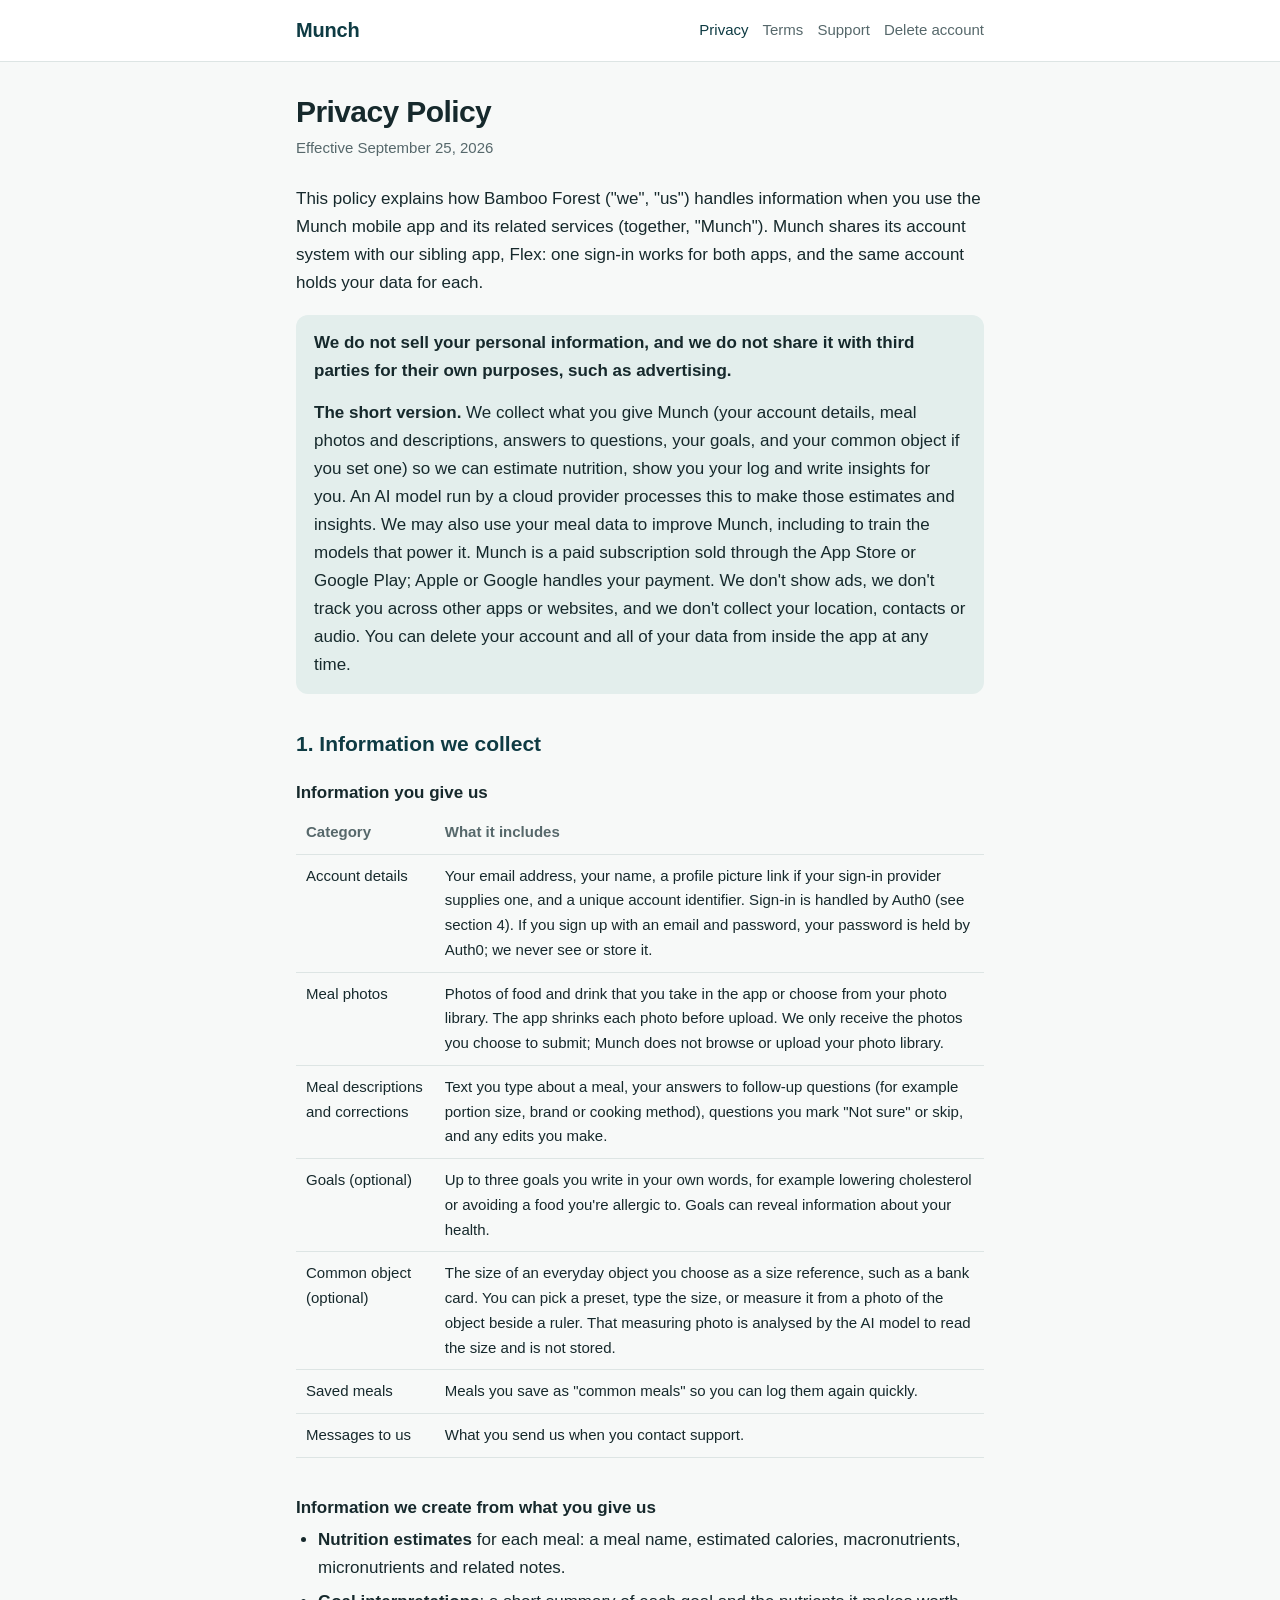
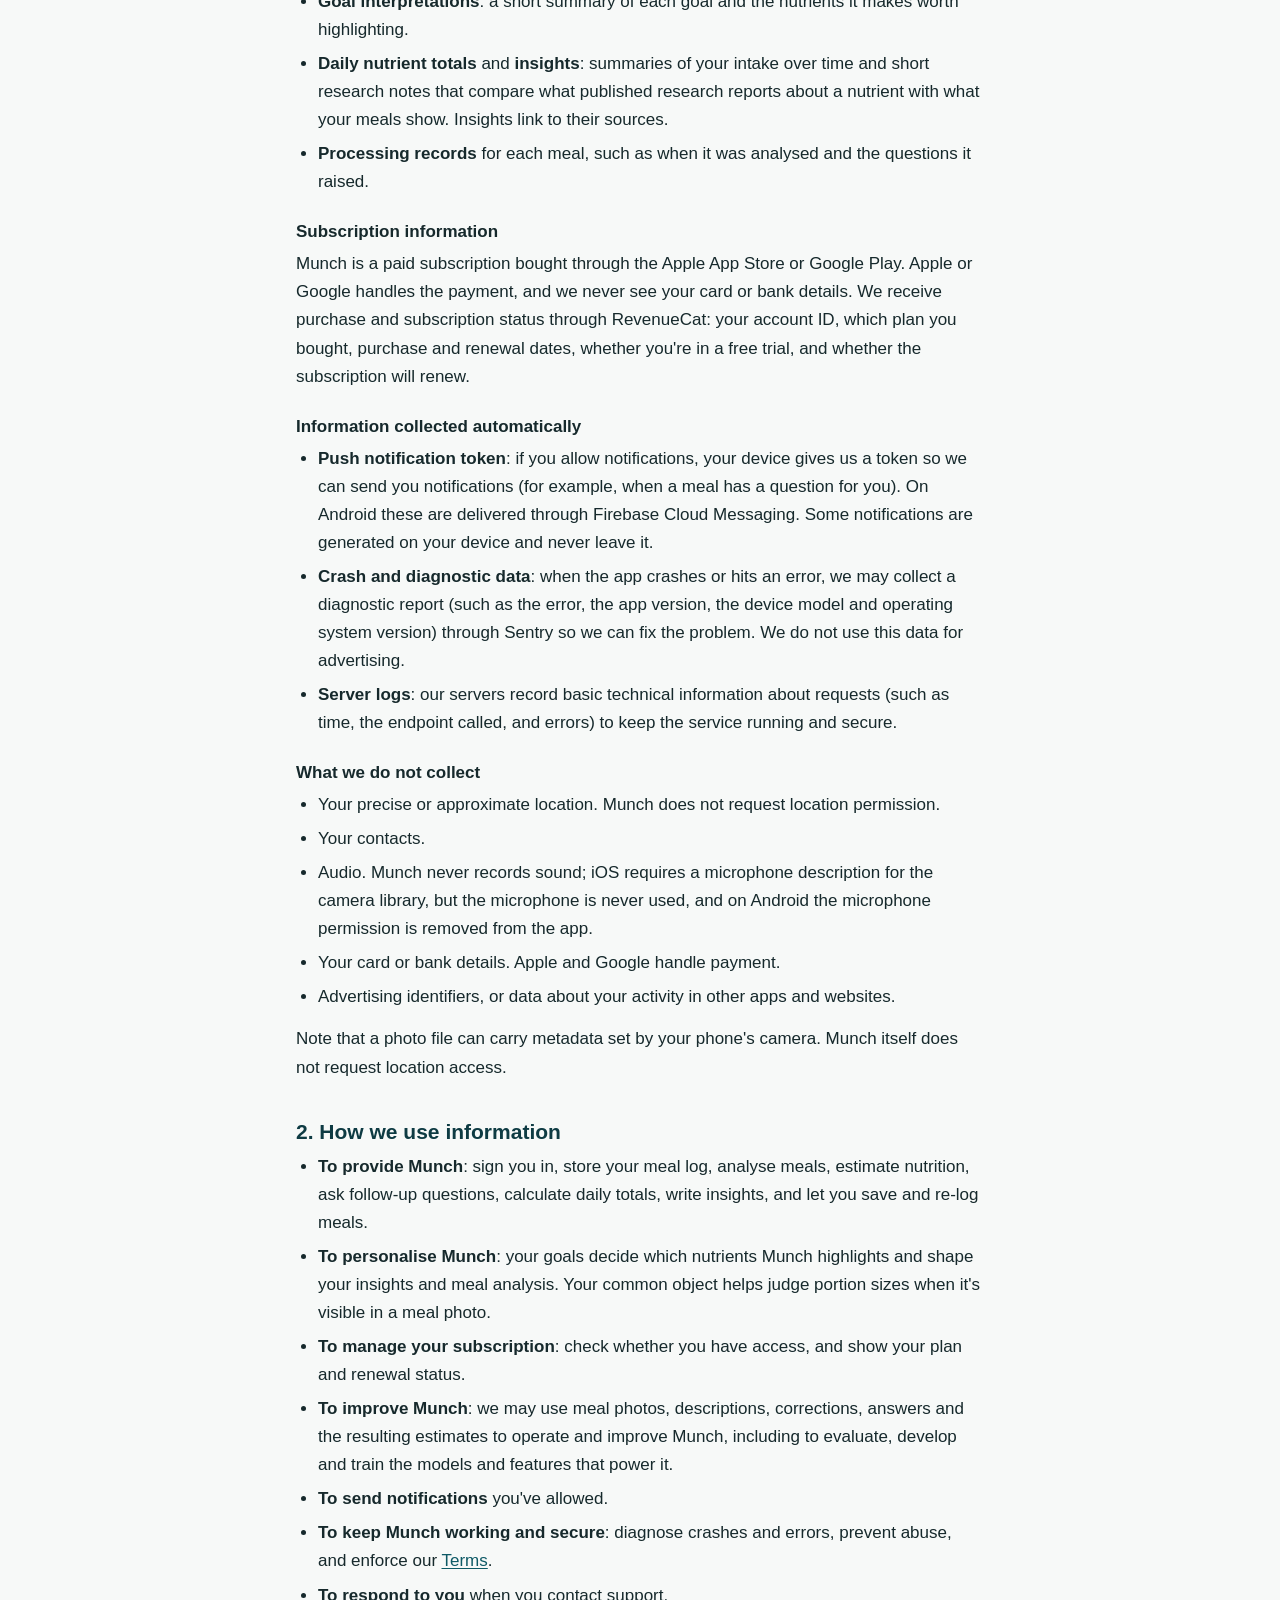
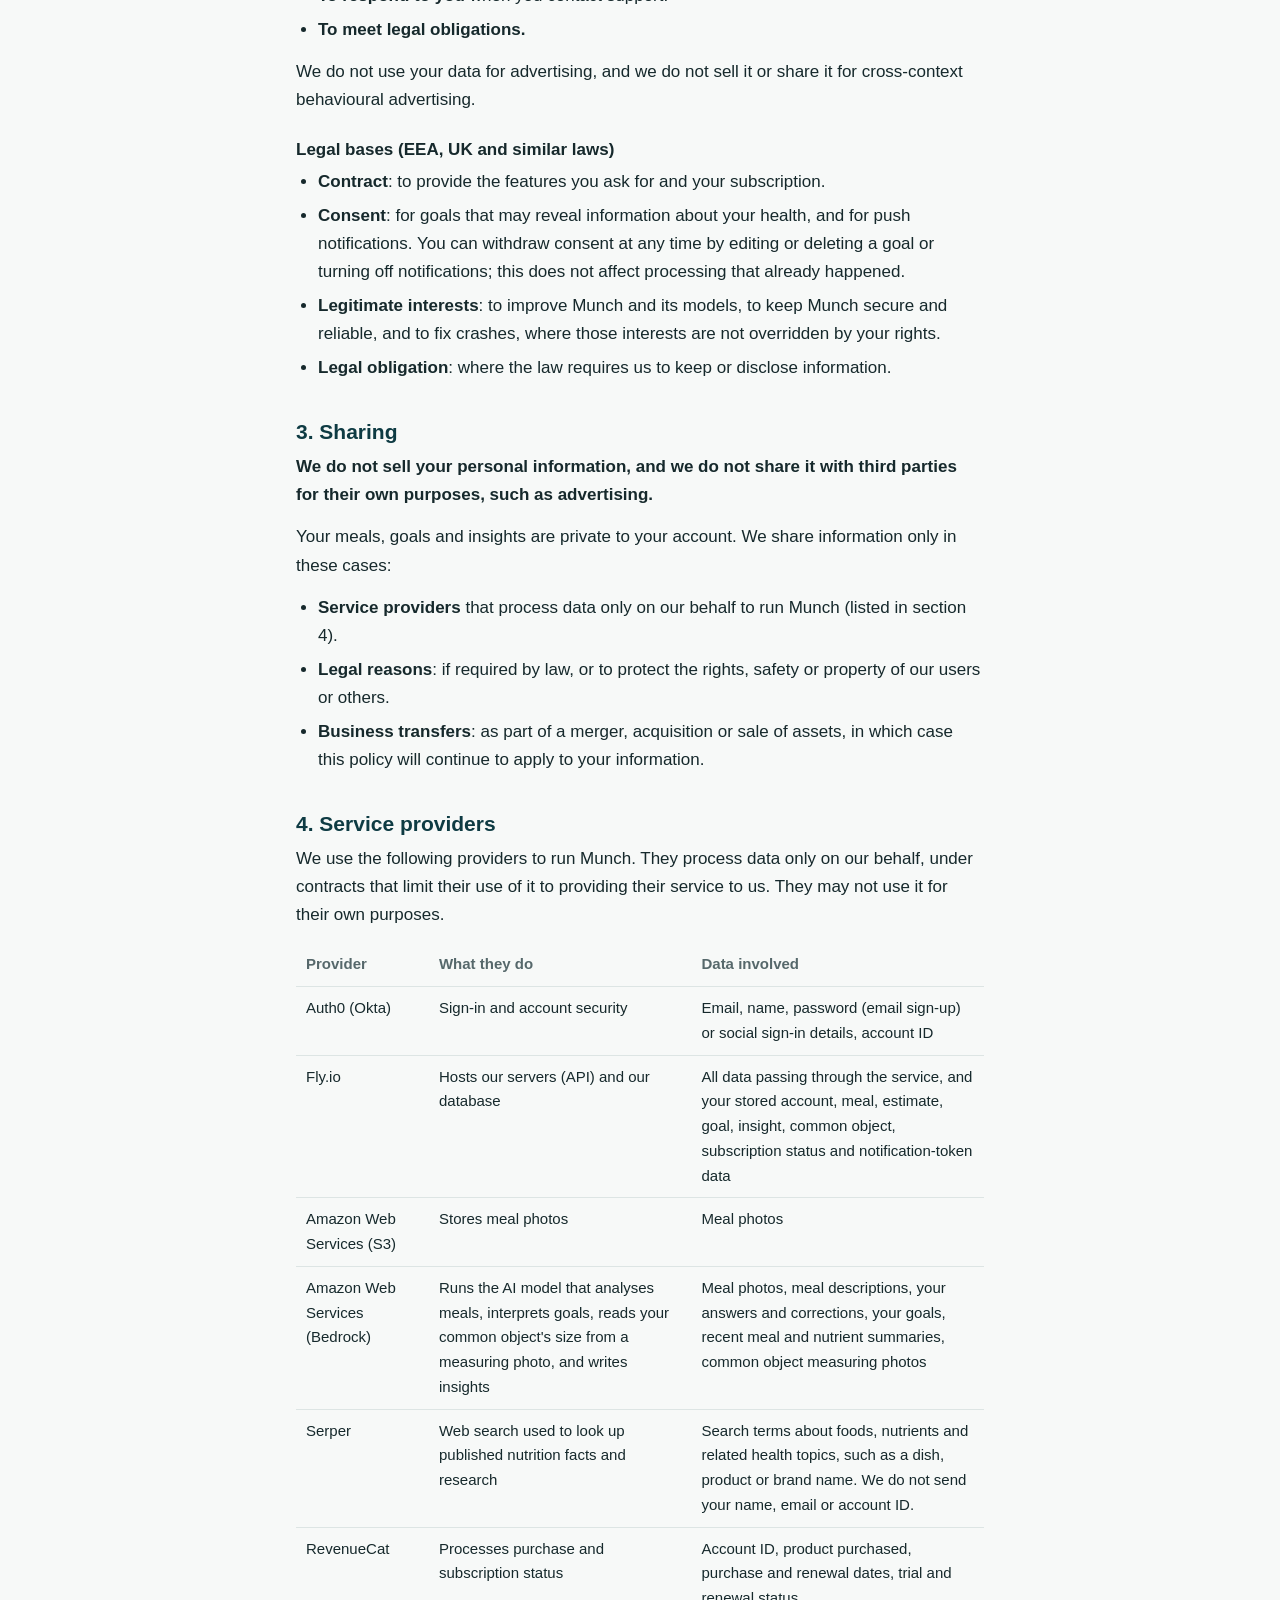
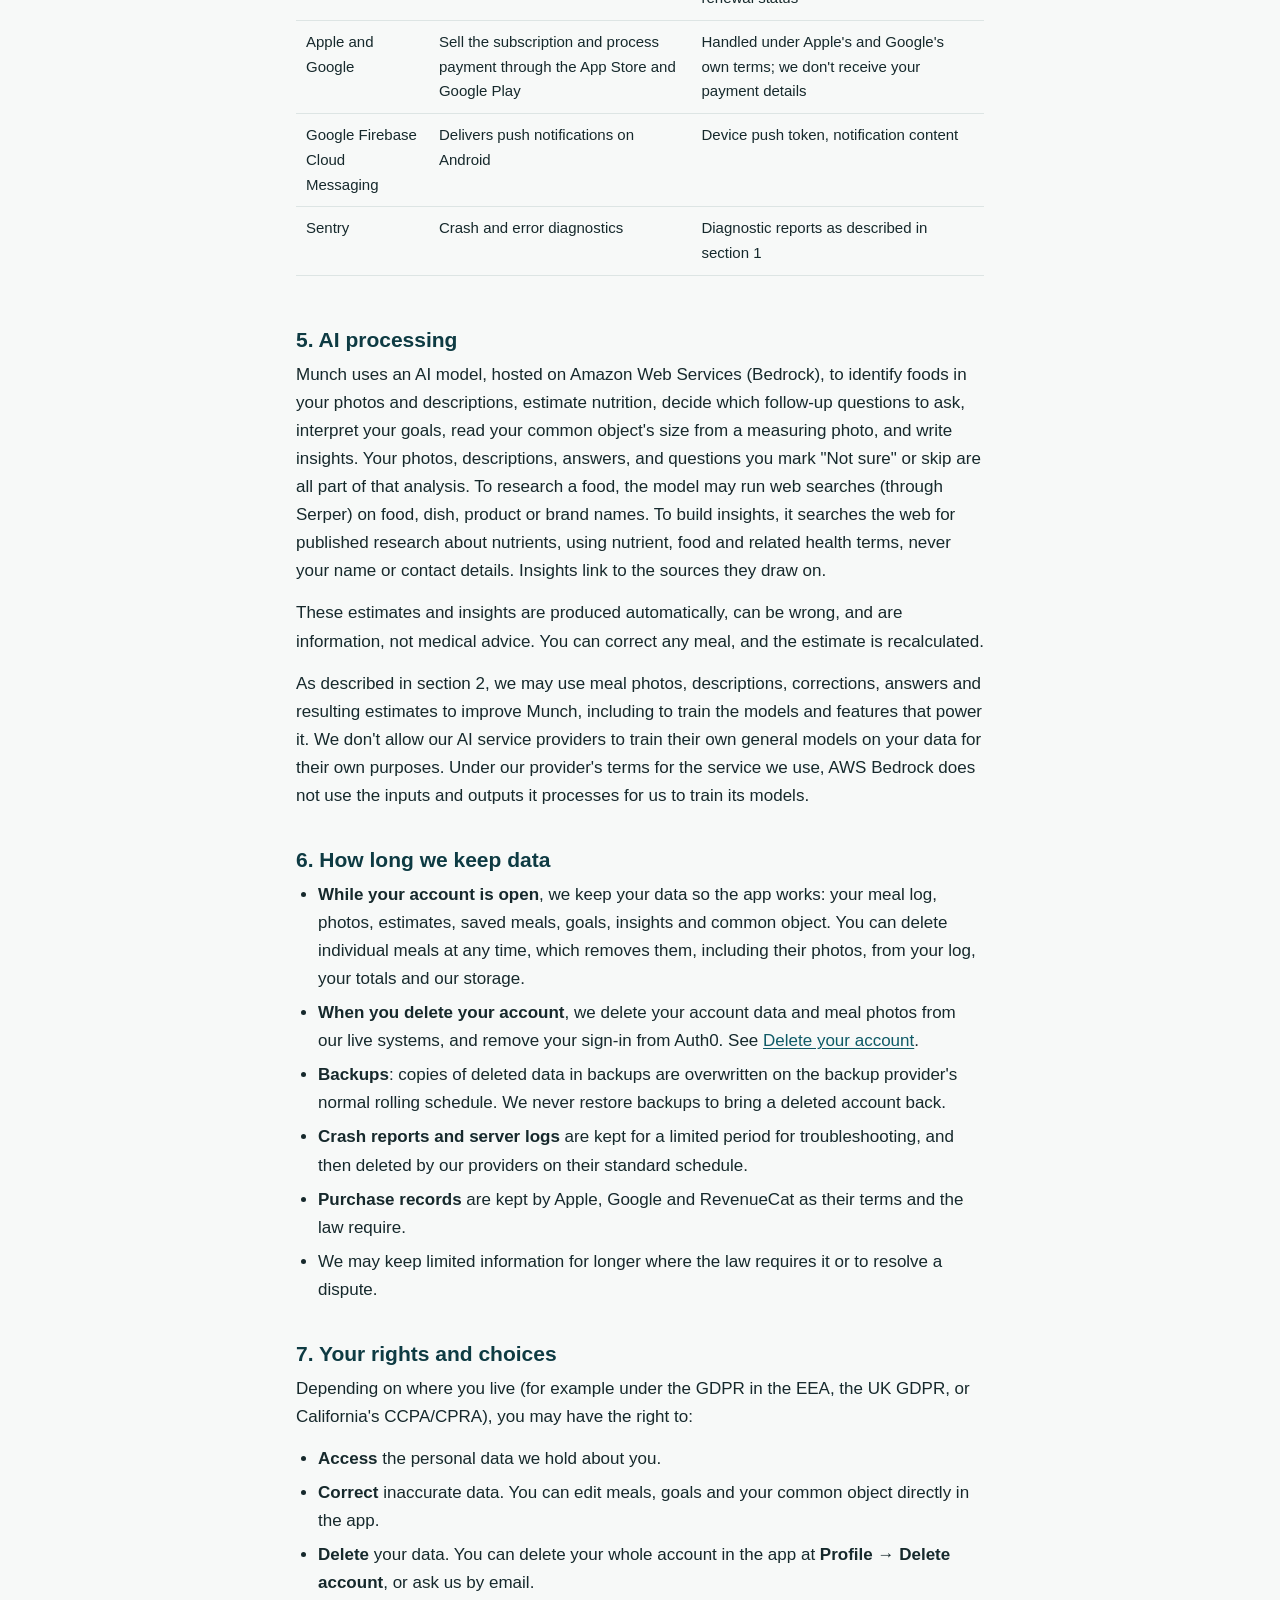
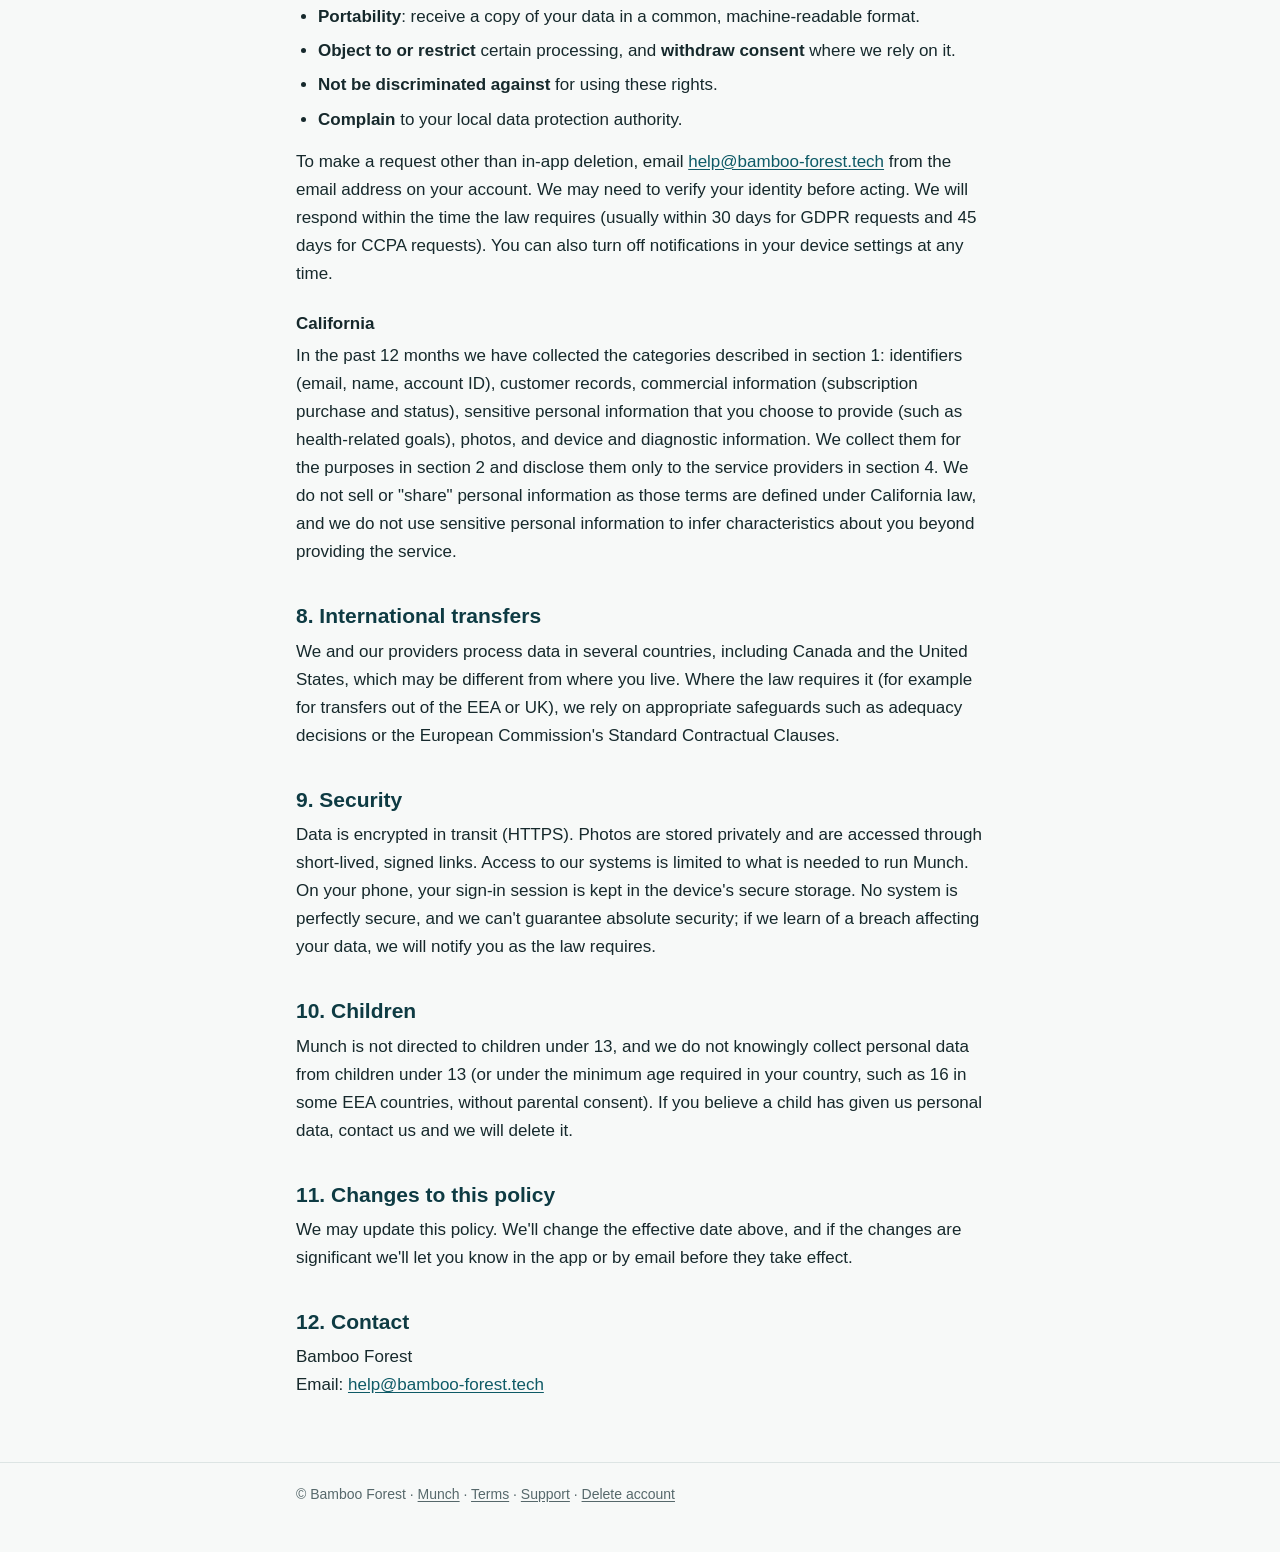
==== privacy.html @ f28c1751 "Munch privacy policy, terms, support and account deletion pages Co-Authored-By: Claude Opus 5.5 (1M " ====
<!DOCTYPE html>
<html lang="en">
<head>
<meta charset="utf-8">
<meta name="viewport" content="width=device-width, initial-scale=1">
<title>Munch Privacy Policy</title>
<meta name="description" content="How Munch collects, uses, shares and protects your information, and the choices and rights you have.">
<meta name="color-scheme" content="light dark">
<link rel="stylesheet" href="style.css">
</head>
<body>
<header class="site"><div class="wrap">
  <a class="brand" href="index.html">Munch</a>
  <nav class="site"><a href="privacy.html" aria-current="page">Privacy</a><a href="terms.html">Terms</a><a href="support.html">Support</a><a href="delete-account.html">Delete account</a></nav>
</div></header>
<main><div class="wrap">
  <h1>Privacy Policy</h1>
  <p class="meta">Effective September 25, 2026</p>

  <p>This policy explains how Bamboo Forest ("we", "us") handles information when you use the Munch mobile app and its related services (together, "Munch"). Munch shares its account system with our sibling app, Flex: one sign-in works for both apps, and the same account holds your data for each.</p>

  <div class="callout">
    <p><strong>We do not sell your personal information, and we do not share it with third parties for their own purposes, such as advertising.</strong></p>
    <p><strong>The short version.</strong> We collect what you give Munch (your account details, meal photos and descriptions, answers to questions, your goals, and your common object if you set one) so we can estimate nutrition, show you your log and write insights for you. An AI model run by a cloud provider processes this to make those estimates and insights. We may also use your meal data to improve Munch, including to train the models that power it. Munch is a paid subscription sold through the App Store or Google Play; Apple or Google handles your payment. We don't show ads, we don't track you across other apps or websites, and we don't collect your location, contacts or audio. You can delete your account and all of your data from inside the app at any time.</p>
  </div>

  <h2>1. Information we collect</h2>

  <h3>Information you give us</h3>
  <div class="table-scroll"><table>
    <thead><tr><th>Category</th><th>What it includes</th></tr></thead>
    <tbody>
      <tr><td>Account details</td><td>Your email address, your name, a profile picture link if your sign-in provider supplies one, and a unique account identifier. Sign-in is handled by Auth0 (see section 4). If you sign up with an email and password, your password is held by Auth0; we never see or store it.</td></tr>
      <tr><td>Meal photos</td><td>Photos of food and drink that you take in the app or choose from your photo library. The app shrinks each photo before upload. We only receive the photos you choose to submit; Munch does not browse or upload your photo library.</td></tr>
      <tr><td>Meal descriptions and corrections</td><td>Text you type about a meal, your answers to follow-up questions (for example portion size, brand or cooking method), questions you mark "Not sure" or skip, and any edits you make.</td></tr>
      <tr><td>Goals (optional)</td><td>Up to three goals you write in your own words, for example lowering cholesterol or avoiding a food you're allergic to. Goals can reveal information about your health.</td></tr>
      <tr><td>Common object (optional)</td><td>The size of an everyday object you choose as a size reference, such as a bank card. You can pick a preset, type the size, or measure it from a photo of the object beside a ruler. That measuring photo is analysed by the AI model to read the size and is not stored.</td></tr>
      <tr><td>Saved meals</td><td>Meals you save as "common meals" so you can log them again quickly.</td></tr>
      <tr><td>Messages to us</td><td>What you send us when you contact support.</td></tr>
    </tbody>
  </table></div>

  <h3>Information we create from what you give us</h3>
  <ul>
    <li><strong>Nutrition estimates</strong> for each meal: a meal name, estimated calories, macronutrients, micronutrients and related notes.</li>
    <li><strong>Goal interpretations</strong>: a short summary of each goal and the nutrients it makes worth highlighting.</li>
    <li><strong>Daily nutrient totals</strong> and <strong>insights</strong>: summaries of your intake over time and short research notes that compare what published research reports about a nutrient with what your meals show. Insights link to their sources.</li>
    <li><strong>Processing records</strong> for each meal, such as when it was analysed and the questions it raised.</li>
  </ul>

  <h3>Subscription information</h3>
  <p>Munch is a paid subscription bought through the Apple App Store or Google Play. Apple or Google handles the payment, and we never see your card or bank details. We receive purchase and subscription status through RevenueCat: your account ID, which plan you bought, purchase and renewal dates, whether you're in a free trial, and whether the subscription will renew.</p>

  <h3>Information collected automatically</h3>
  <ul>
    <li><strong>Push notification token</strong>: if you allow notifications, your device gives us a token so we can send you notifications (for example, when a meal has a question for you). On Android these are delivered through Firebase Cloud Messaging. Some notifications are generated on your device and never leave it.</li>
    <li><strong>Crash and diagnostic data</strong>: when the app crashes or hits an error, we may collect a diagnostic report (such as the error, the app version, the device model and operating system version) through Sentry so we can fix the problem. We do not use this data for advertising.</li>
    <li><strong>Server logs</strong>: our servers record basic technical information about requests (such as time, the endpoint called, and errors) to keep the service running and secure.</li>
  </ul>

  <h3>What we do not collect</h3>
  <ul>
    <li>Your precise or approximate location. Munch does not request location permission.</li>
    <li>Your contacts.</li>
    <li>Audio. Munch never records sound; iOS requires a microphone description for the camera library, but the microphone is never used, and on Android the microphone permission is removed from the app.</li>
    <li>Your card or bank details. Apple and Google handle payment.</li>
    <li>Advertising identifiers, or data about your activity in other apps and websites.</li>
  </ul>
  <p>Note that a photo file can carry metadata set by your phone's camera. Munch itself does not request location access.</p>

  <h2>2. How we use information</h2>
  <ul>
    <li><strong>To provide Munch</strong>: sign you in, store your meal log, analyse meals, estimate nutrition, ask follow-up questions, calculate daily totals, write insights, and let you save and re-log meals.</li>
    <li><strong>To personalise Munch</strong>: your goals decide which nutrients Munch highlights and shape your insights and meal analysis. Your common object helps judge portion sizes when it's visible in a meal photo.</li>
    <li><strong>To manage your subscription</strong>: check whether you have access, and show your plan and renewal status.</li>
    <li><strong>To improve Munch</strong>: we may use meal photos, descriptions, corrections, answers and the resulting estimates to operate and improve Munch, including to evaluate, develop and train the models and features that power it.</li>
    <li><strong>To send notifications</strong> you've allowed.</li>
    <li><strong>To keep Munch working and secure</strong>: diagnose crashes and errors, prevent abuse, and enforce our <a href="terms.html">Terms</a>.</li>
    <li><strong>To respond to you</strong> when you contact support.</li>
    <li><strong>To meet legal obligations.</strong></li>
  </ul>
  <p>We do not use your data for advertising, and we do not sell it or share it for cross-context behavioural advertising.</p>

  <h3>Legal bases (EEA, UK and similar laws)</h3>
  <ul>
    <li><strong>Contract</strong>: to provide the features you ask for and your subscription.</li>
    <li><strong>Consent</strong>: for goals that may reveal information about your health, and for push notifications. You can withdraw consent at any time by editing or deleting a goal or turning off notifications; this does not affect processing that already happened.</li>
    <li><strong>Legitimate interests</strong>: to improve Munch and its models, to keep Munch secure and reliable, and to fix crashes, where those interests are not overridden by your rights.</li>
    <li><strong>Legal obligation</strong>: where the law requires us to keep or disclose information.</li>
  </ul>

  <h2>3. Sharing</h2>
  <p><strong>We do not sell your personal information, and we do not share it with third parties for their own purposes, such as advertising.</strong></p>
  <p>Your meals, goals and insights are private to your account. We share information only in these cases:</p>
  <ul>
    <li><strong>Service providers</strong> that process data only on our behalf to run Munch (listed in section 4).</li>
    <li><strong>Legal reasons</strong>: if required by law, or to protect the rights, safety or property of our users or others.</li>
    <li><strong>Business transfers</strong>: as part of a merger, acquisition or sale of assets, in which case this policy will continue to apply to your information.</li>
  </ul>

  <h2>4. Service providers</h2>
  <p>We use the following providers to run Munch. They process data only on our behalf, under contracts that limit their use of it to providing their service to us. They may not use it for their own purposes.</p>
  <div class="table-scroll"><table>
    <thead><tr><th>Provider</th><th>What they do</th><th>Data involved</th></tr></thead>
    <tbody>
      <tr><td>Auth0 (Okta)</td><td>Sign-in and account security</td><td>Email, name, password (email sign-up) or social sign-in details, account ID</td></tr>
      <tr><td>Fly.io</td><td>Hosts our servers (API) and our database</td><td>All data passing through the service, and your stored account, meal, estimate, goal, insight, common object, subscription status and notification-token data</td></tr>
      <tr><td>Amazon Web Services (S3)</td><td>Stores meal photos</td><td>Meal photos</td></tr>
      <tr><td>Amazon Web Services (Bedrock)</td><td>Runs the AI model that analyses meals, interprets goals, reads your common object's size from a measuring photo, and writes insights</td><td>Meal photos, meal descriptions, your answers and corrections, your goals, recent meal and nutrient summaries, common object measuring photos</td></tr>
      <tr><td>Serper</td><td>Web search used to look up published nutrition facts and research</td><td>Search terms about foods, nutrients and related health topics, such as a dish, product or brand name. We do not send your name, email or account ID.</td></tr>
      <tr><td>RevenueCat</td><td>Processes purchase and subscription status</td><td>Account ID, product purchased, purchase and renewal dates, trial and renewal status</td></tr>
      <tr><td>Apple and Google</td><td>Sell the subscription and process payment through the App Store and Google Play</td><td>Handled under Apple's and Google's own terms; we don't receive your payment details</td></tr>
      <tr><td>Google Firebase Cloud Messaging</td><td>Delivers push notifications on Android</td><td>Device push token, notification content</td></tr>
      <tr><td>Sentry</td><td>Crash and error diagnostics</td><td>Diagnostic reports as described in section 1</td></tr>
    </tbody>
  </table></div>

  <h2>5. AI processing</h2>
  <p>Munch uses an AI model, hosted on Amazon Web Services (Bedrock), to identify foods in your photos and descriptions, estimate nutrition, decide which follow-up questions to ask, interpret your goals, read your common object's size from a measuring photo, and write insights. Your photos, descriptions, answers, and questions you mark "Not sure" or skip are all part of that analysis. To research a food, the model may run web searches (through Serper) on food, dish, product or brand names. To build insights, it searches the web for published research about nutrients, using nutrient, food and related health terms, never your name or contact details. Insights link to the sources they draw on.</p>
  <p>These estimates and insights are produced automatically, can be wrong, and are information, not medical advice. You can correct any meal, and the estimate is recalculated.</p>
  <p>As described in section 2, we may use meal photos, descriptions, corrections, answers and resulting estimates to improve Munch, including to train the models and features that power it. We don't allow our AI service providers to train their own general models on your data for their own purposes. Under our provider's terms for the service we use, AWS Bedrock does not use the inputs and outputs it processes for us to train its models.</p>

  <h2>6. How long we keep data</h2>
  <ul>
    <li><strong>While your account is open</strong>, we keep your data so the app works: your meal log, photos, estimates, saved meals, goals, insights and common object. You can delete individual meals at any time, which removes them, including their photos, from your log, your totals and our storage.</li>
    <li><strong>When you delete your account</strong>, we delete your account data and meal photos from our live systems, and remove your sign-in from Auth0. See <a href="delete-account.html">Delete your account</a>.</li>
    <li><strong>Backups</strong>: copies of deleted data in backups are overwritten on the backup provider's normal rolling schedule. We never restore backups to bring a deleted account back.</li>
    <li><strong>Crash reports and server logs</strong> are kept for a limited period for troubleshooting, and then deleted by our providers on their standard schedule.</li>
    <li><strong>Purchase records</strong> are kept by Apple, Google and RevenueCat as their terms and the law require.</li>
    <li>We may keep limited information for longer where the law requires it or to resolve a dispute.</li>
  </ul>

  <h2>7. Your rights and choices</h2>
  <p>Depending on where you live (for example under the GDPR in the EEA, the UK GDPR, or California's CCPA/CPRA), you may have the right to:</p>
  <ul>
    <li><strong>Access</strong> the personal data we hold about you.</li>
    <li><strong>Correct</strong> inaccurate data. You can edit meals, goals and your common object directly in the app.</li>
    <li><strong>Delete</strong> your data. You can delete your whole account in the app at <strong>Profile &rarr; Delete account</strong>, or ask us by email.</li>
    <li><strong>Portability</strong>: receive a copy of your data in a common, machine-readable format.</li>
    <li><strong>Object to or restrict</strong> certain processing, and <strong>withdraw consent</strong> where we rely on it.</li>
    <li><strong>Not be discriminated against</strong> for using these rights.</li>
    <li><strong>Complain</strong> to your local data protection authority.</li>
  </ul>
  <p>To make a request other than in-app deletion, email <a href="mailto:help@bamboo-forest.tech">help@bamboo-forest.tech</a> from the email address on your account. We may need to verify your identity before acting. We will respond within the time the law requires (usually within 30 days for GDPR requests and 45 days for CCPA requests). You can also turn off notifications in your device settings at any time.</p>

  <h3>California</h3>
  <p>In the past 12 months we have collected the categories described in section 1: identifiers (email, name, account ID), customer records, commercial information (subscription purchase and status), sensitive personal information that you choose to provide (such as health-related goals), photos, and device and diagnostic information. We collect them for the purposes in section 2 and disclose them only to the service providers in section 4. We do not sell or "share" personal information as those terms are defined under California law, and we do not use sensitive personal information to infer characteristics about you beyond providing the service.</p>

  <h2>8. International transfers</h2>
  <p>We and our providers process data in several countries, including Canada and the United States, which may be different from where you live. Where the law requires it (for example for transfers out of the EEA or UK), we rely on appropriate safeguards such as adequacy decisions or the European Commission's Standard Contractual Clauses.</p>

  <h2>9. Security</h2>
  <p>Data is encrypted in transit (HTTPS). Photos are stored privately and are accessed through short-lived, signed links. Access to our systems is limited to what is needed to run Munch. On your phone, your sign-in session is kept in the device's secure storage. No system is perfectly secure, and we can't guarantee absolute security; if we learn of a breach affecting your data, we will notify you as the law requires.</p>

  <h2>10. Children</h2>
  <p>Munch is not directed to children under 13, and we do not knowingly collect personal data from children under 13 (or under the minimum age required in your country, such as 16 in some EEA countries, without parental consent). If you believe a child has given us personal data, contact us and we will delete it.</p>

  <h2>11. Changes to this policy</h2>
  <p>We may update this policy. We'll change the effective date above, and if the changes are significant we'll let you know in the app or by email before they take effect.</p>

  <h2>12. Contact</h2>
  <p>Bamboo Forest<br>Email: <a href="mailto:help@bamboo-forest.tech">help@bamboo-forest.tech</a></p>
</div></main>
<footer class="site"><div class="wrap">
  <p>&copy; Bamboo Forest &middot; <a href="index.html">Munch</a> &middot; <a href="terms.html">Terms</a> &middot; <a href="support.html">Support</a> &middot; <a href="delete-account.html">Delete account</a></p>
</div></footer>
</body>
</html>
---- style.css ----
/* Munch legal & support pages. One shared stylesheet, no JS, no web fonts. */
:root {
  --bg: #f7f9f8;
  --surface: #ffffff;
  --text: #16292c;
  --muted: #56686b;
  --border: #dde5e4;
  --accent: #0e3b43;
  --accent-soft: #e3eeec;
  --link: #0e5a66;
  color-scheme: light dark;
}
@media (prefers-color-scheme: dark) {
  :root {
    --bg: #0c1a1d;
    --surface: #122428;
    --text: #e6eeed;
    --muted: #9fb2b1;
    --border: #23393d;
    --accent: #7fc4c4;
    --accent-soft: #173136;
    --link: #8fd3d0;
  }
}
* { box-sizing: border-box; }
html { -webkit-text-size-adjust: 100%; }
body {
  margin: 0;
  background: var(--bg);
  color: var(--text);
  font: 17px/1.65 -apple-system, BlinkMacSystemFont, "Segoe UI", Roboto, "Helvetica Neue", Arial, sans-serif;
}
.wrap { max-width: 720px; margin: 0 auto; padding: 0 16px; }
header.site { border-bottom: 1px solid var(--border); background: var(--surface); }
header.site .wrap { display: flex; flex-wrap: wrap; align-items: center; justify-content: space-between; gap: 8px 20px; padding-top: 14px; padding-bottom: 14px; }
.brand { font-weight: 700; font-size: 20px; color: var(--accent); text-decoration: none; letter-spacing: -0.01em; }
nav.site a { color: var(--muted); text-decoration: none; font-size: 15px; margin-right: 14px; }
nav.site a:last-child { margin-right: 0; }
nav.site a:hover, nav.site a[aria-current="page"] { color: var(--accent); }
main { padding: 32px 0 48px; }
h1 { font-size: 30px; line-height: 1.2; margin: 0 0 6px; letter-spacing: -0.02em; }
h2 { font-size: 21px; line-height: 1.3; margin: 36px 0 8px; color: var(--accent); }
h3 { font-size: 17px; margin: 22px 0 4px; }
p, ul, ol, table { margin: 0 0 14px; }
ul, ol { padding-left: 22px; }
li { margin-bottom: 6px; }
a { color: var(--link); text-underline-offset: 2px; }
.meta { color: var(--muted); font-size: 15px; margin-bottom: 24px; }
.lead { font-size: 19px; color: var(--muted); }
.card { background: var(--surface); border: 1px solid var(--border); border-radius: 12px; padding: 16px 18px; margin: 18px 0; }
.callout { background: var(--accent-soft); border-radius: 12px; padding: 14px 18px; margin: 18px 0; }
.callout p:last-child, .card p:last-child, .card ul:last-child { margin-bottom: 0; }
.table-scroll { overflow-x: auto; -webkit-overflow-scrolling: touch; margin: 0 0 14px; }
table { border-collapse: collapse; width: 100%; font-size: 15px; }
th, td { text-align: left; vertical-align: top; padding: 9px 10px; border-bottom: 1px solid var(--border); }
th { color: var(--muted); font-weight: 600; }
.hero { padding: 24px 0 8px; }
.hero h1 { font-size: 40px; }
.tagline { font-size: 22px; color: var(--accent); font-weight: 600; margin: 0 0 16px; }
.links { list-style: none; padding: 0; display: grid; gap: 10px; }
.links a { display: block; background: var(--surface); border: 1px solid var(--border); border-radius: 12px; padding: 14px 16px; text-decoration: none; color: var(--text); }
.links a strong { color: var(--accent); display: block; }
.links a span { color: var(--muted); font-size: 15px; }
footer.site { border-top: 1px solid var(--border); color: var(--muted); font-size: 14px; padding: 20px 0 32px; }
footer.site a { color: var(--muted); }
@media (max-width: 480px) {
  body { font-size: 16px; }
  h1 { font-size: 26px; }
  .hero h1 { font-size: 34px; }
}
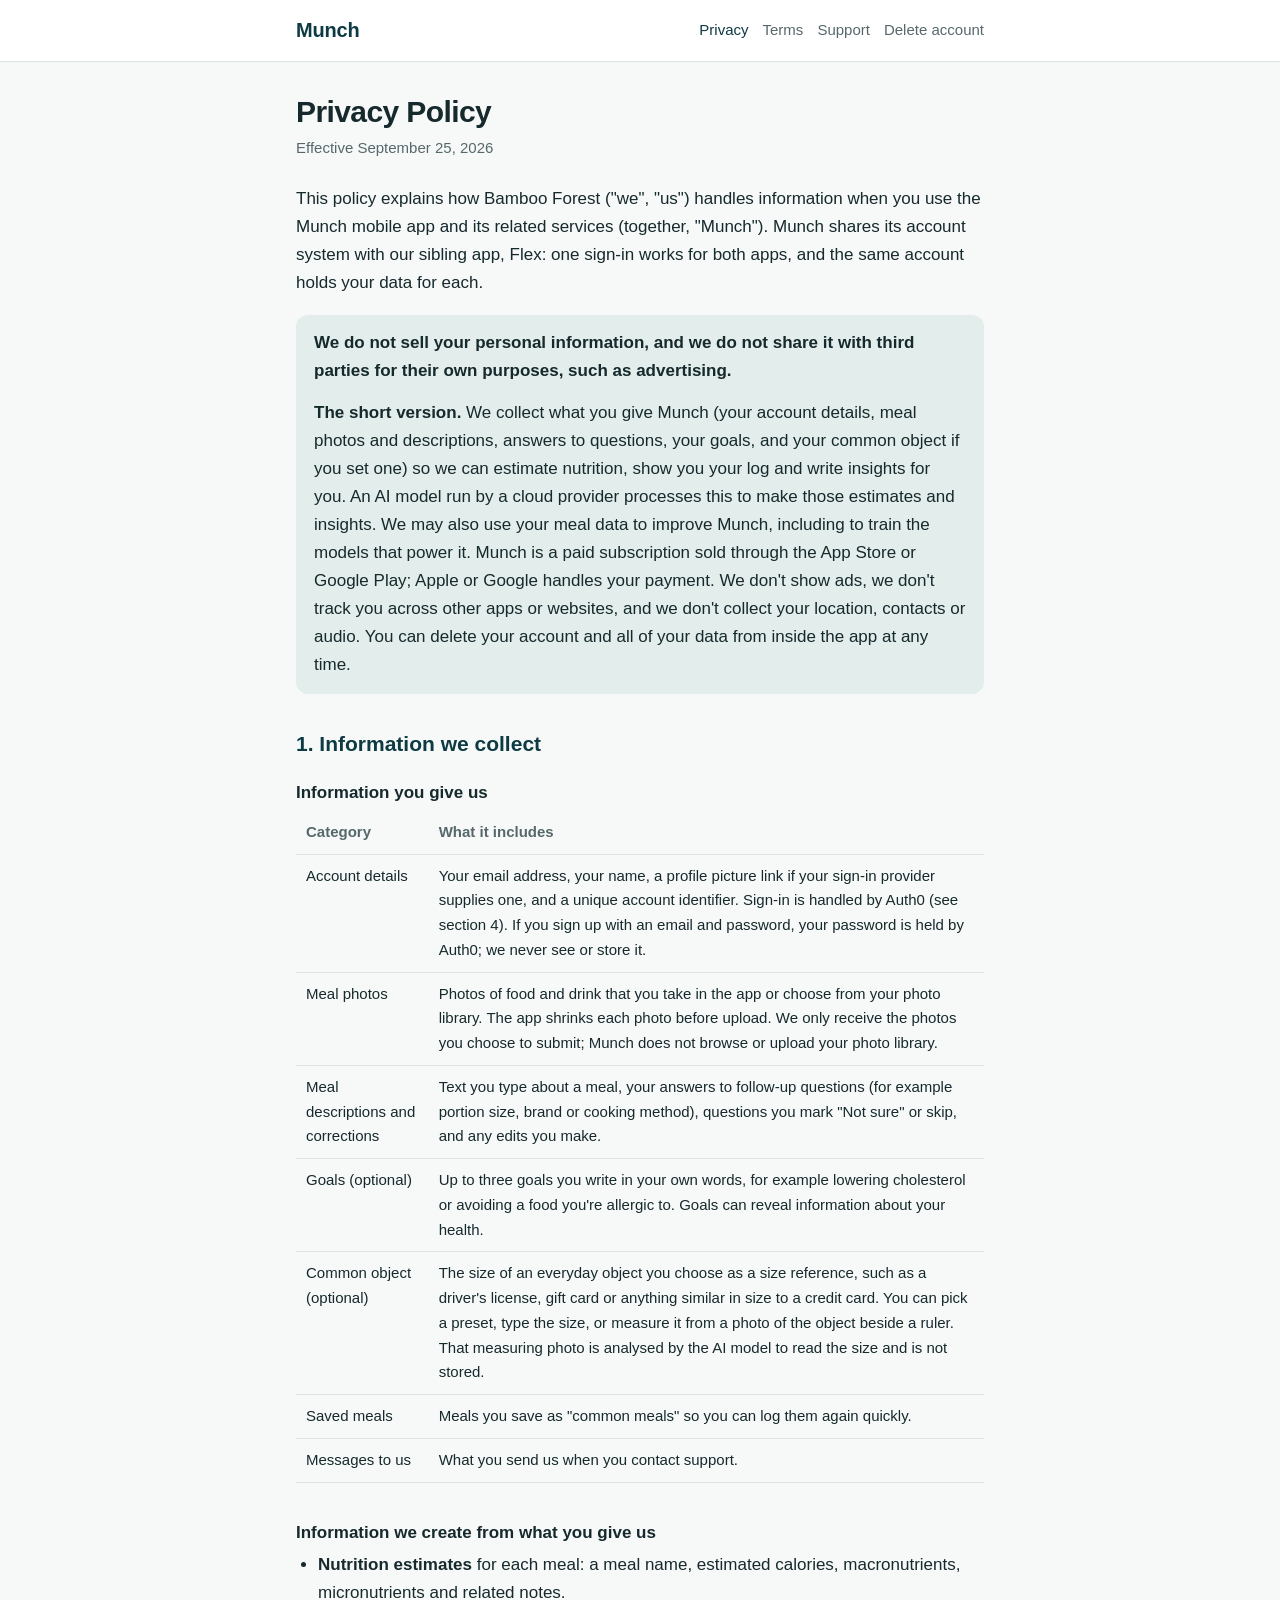
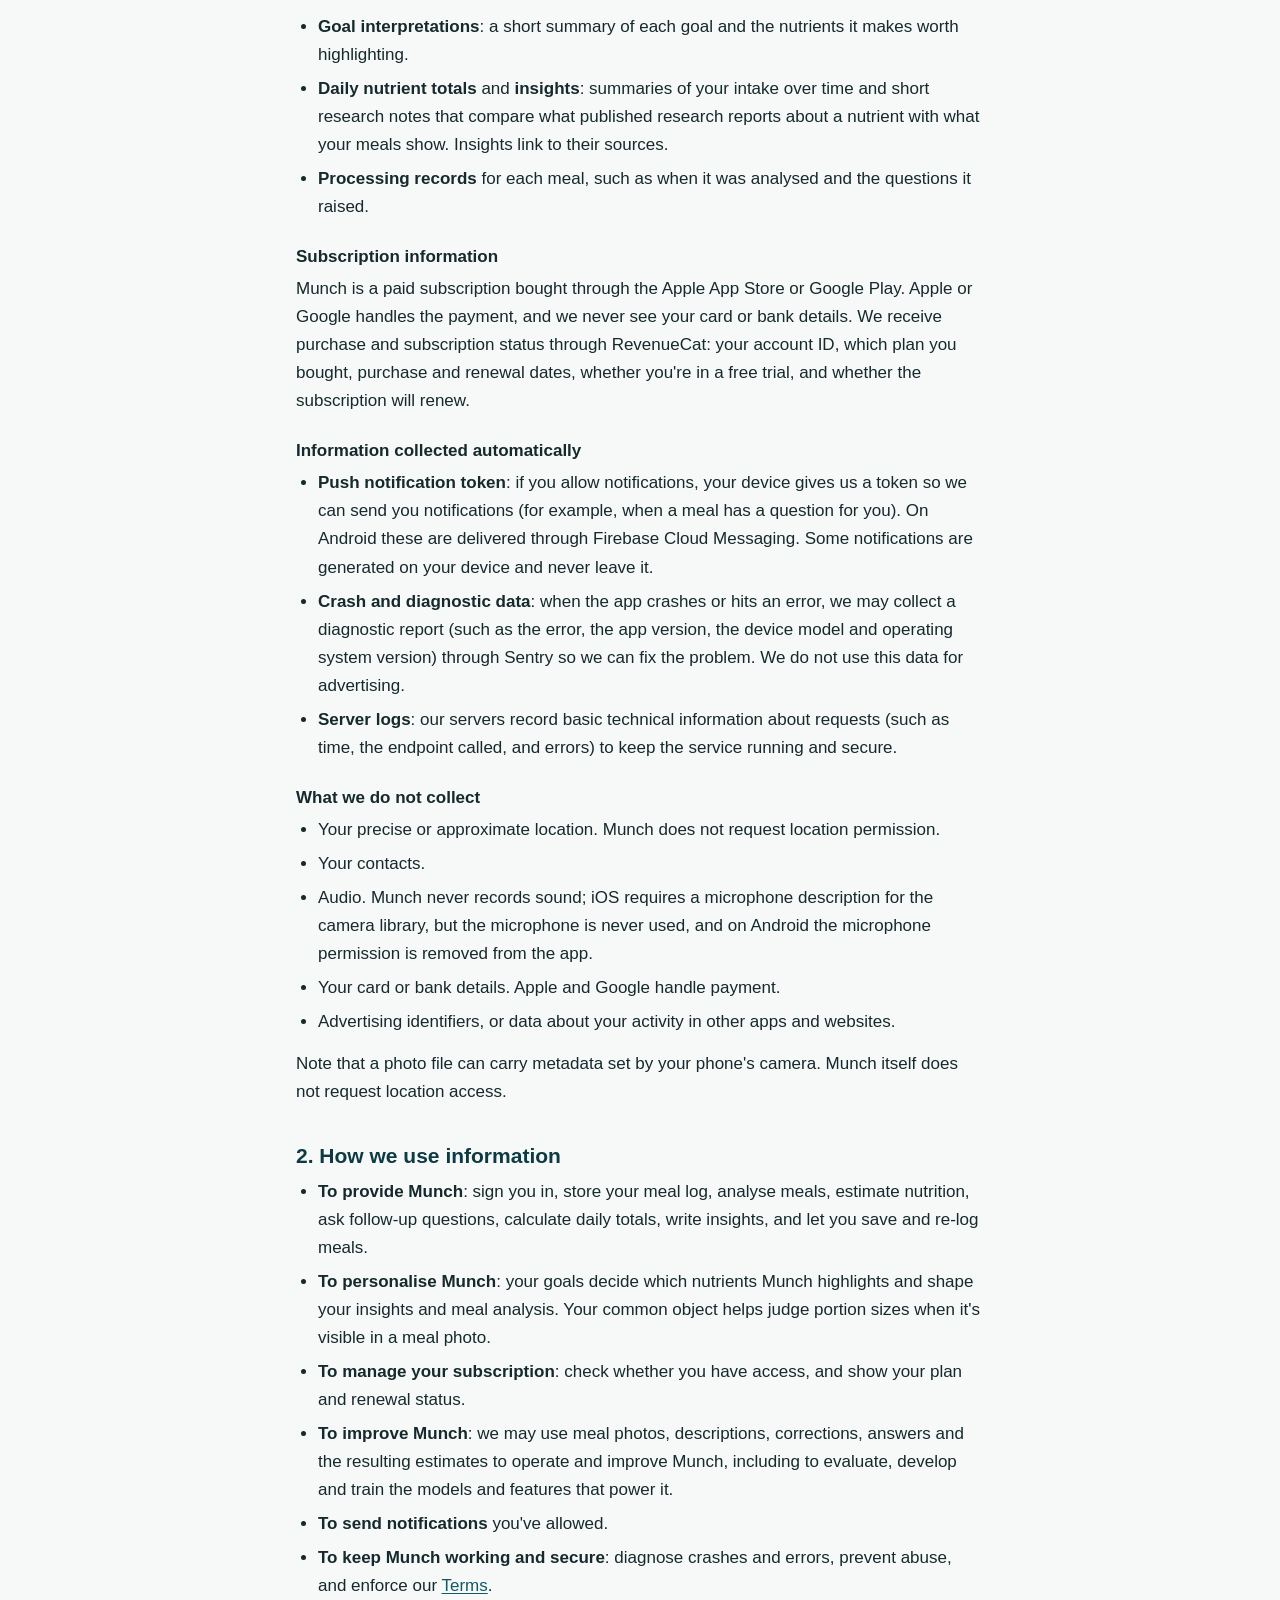
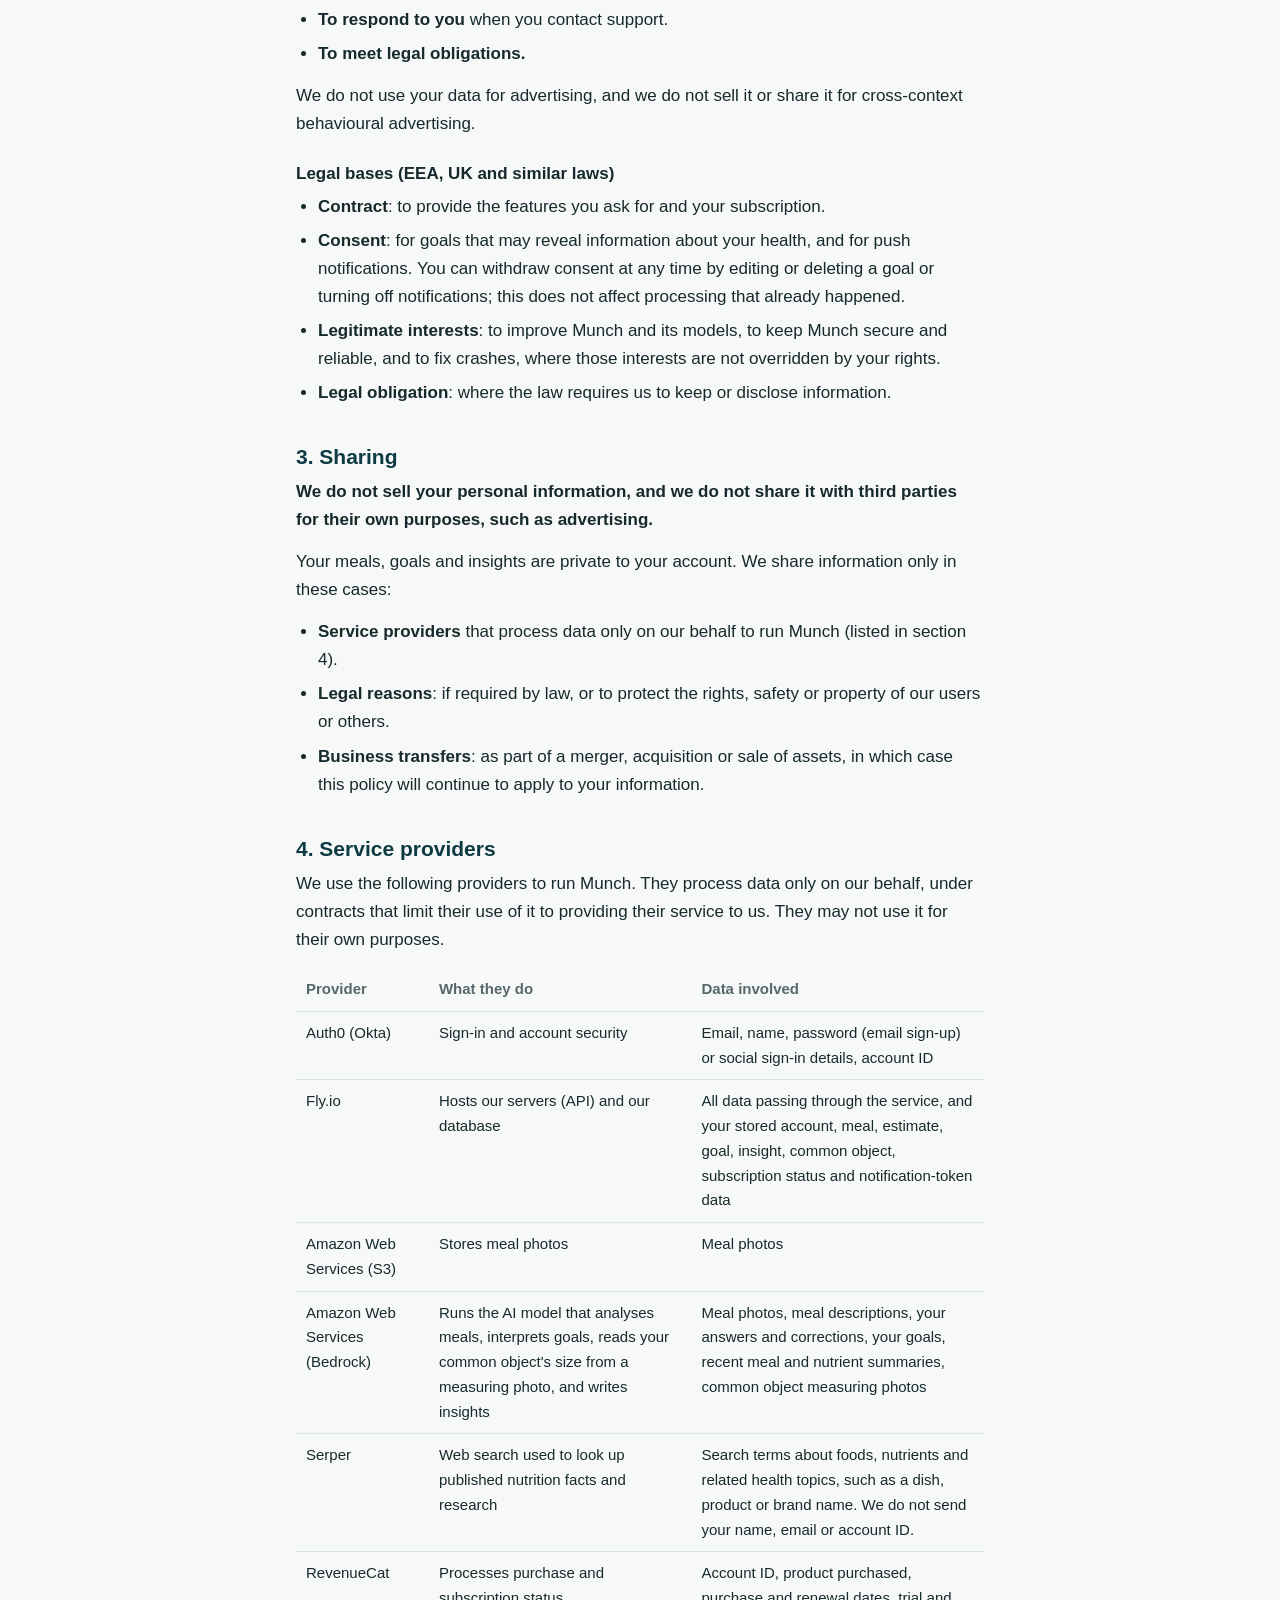
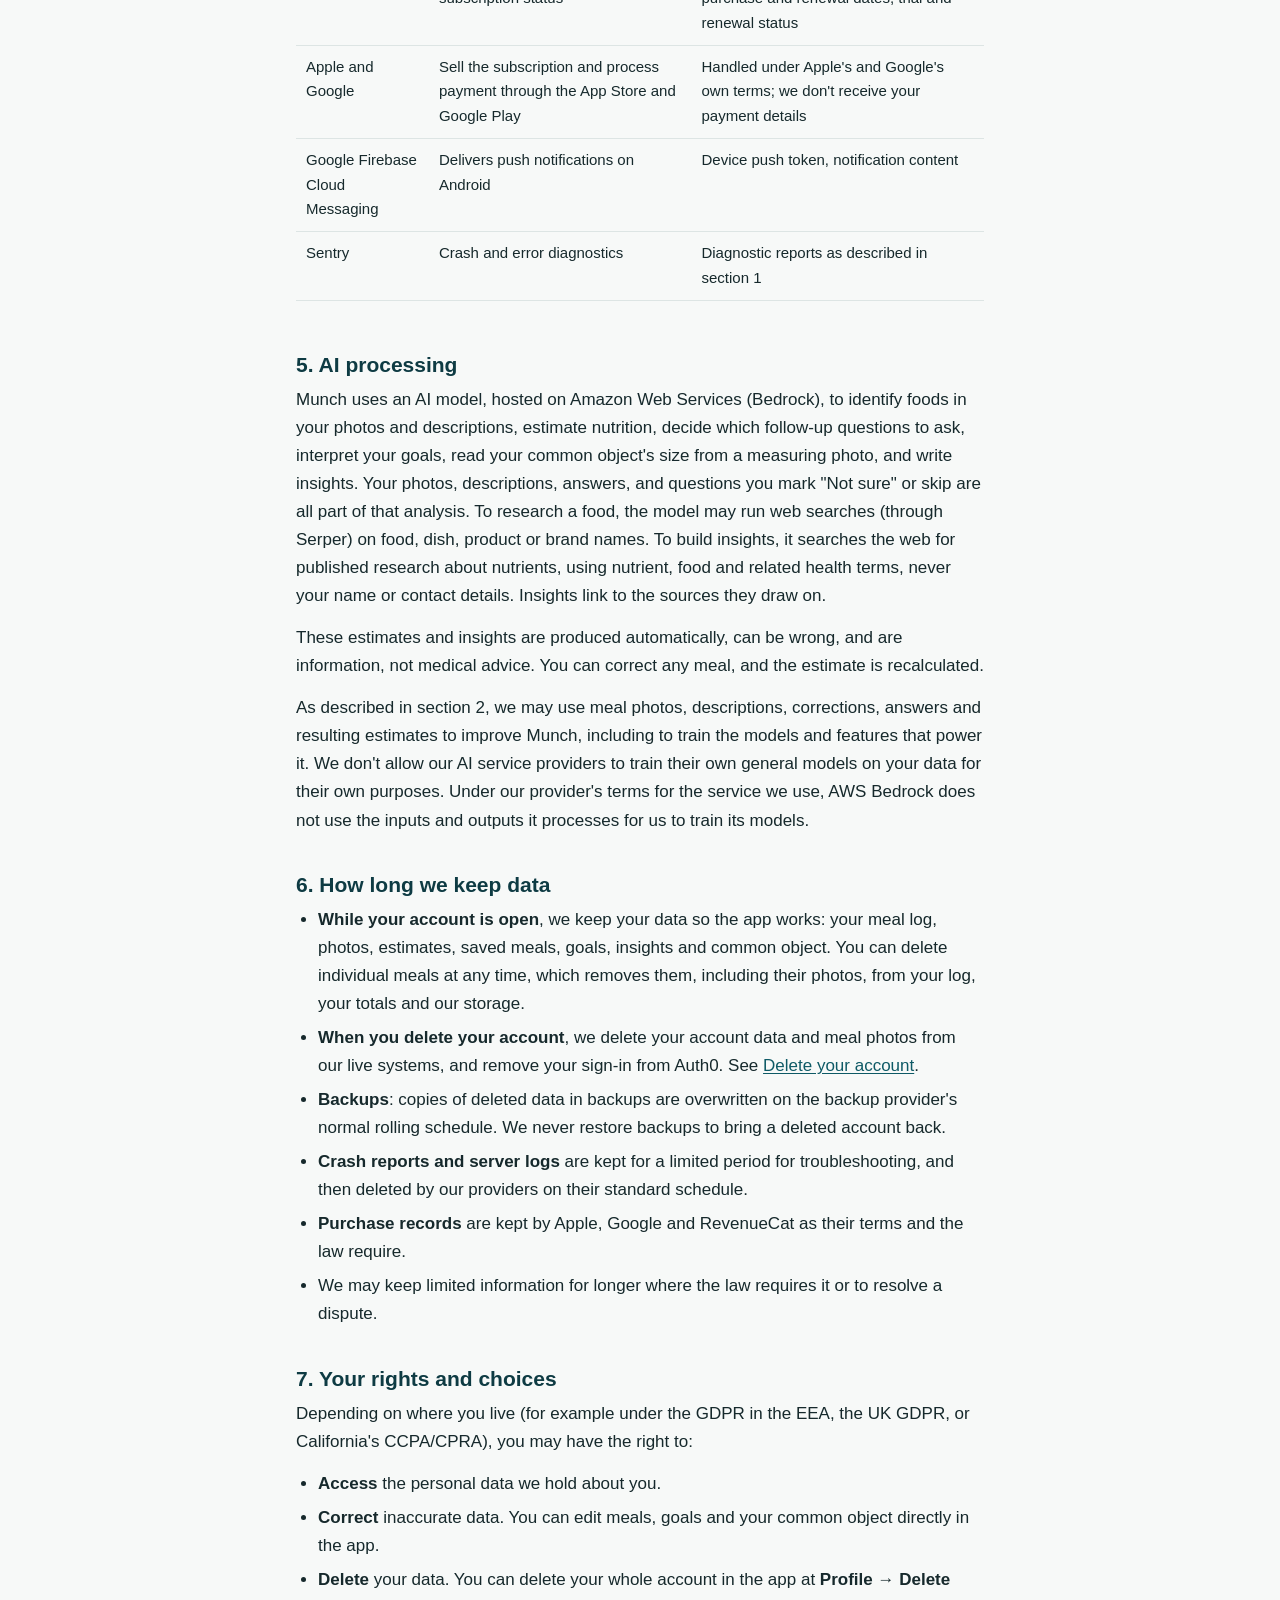
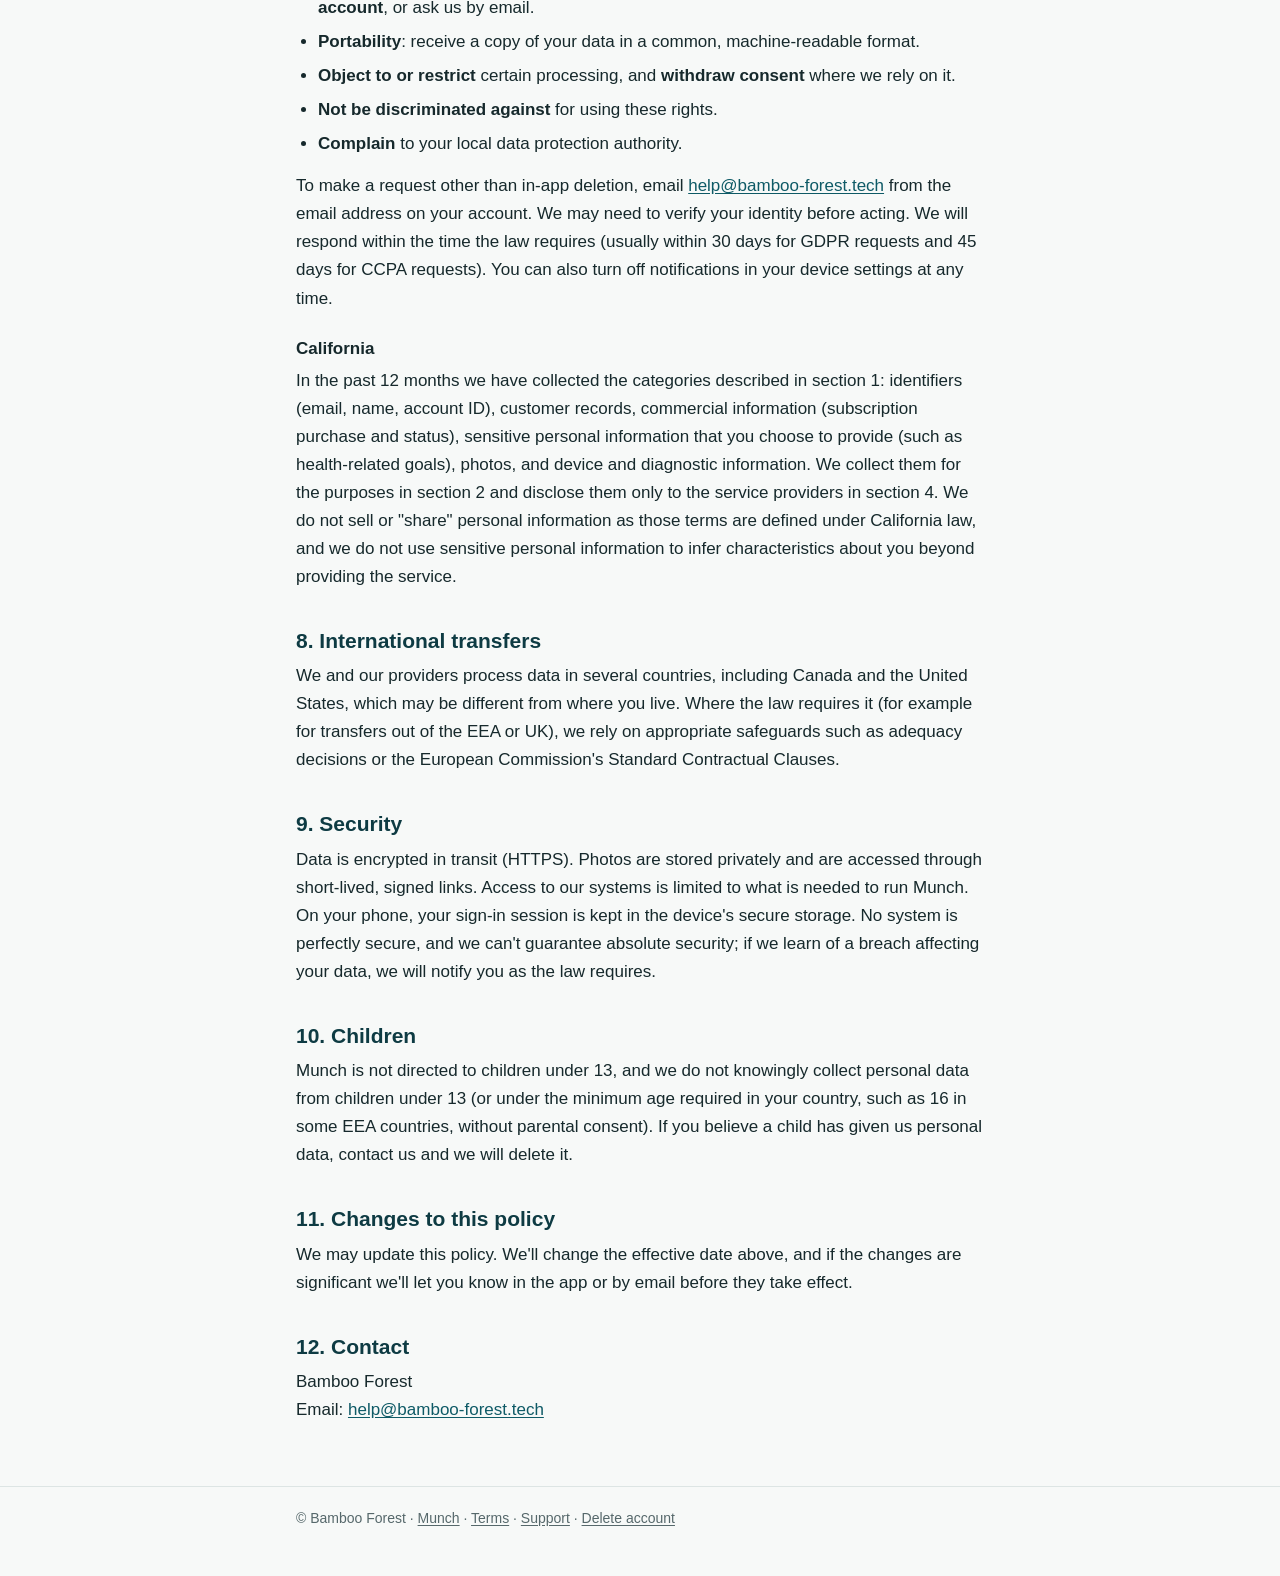
==== commit cf148e50: "Common object: suggest a wallet card rather than a bank card Co-Authored-By: Claude Opus 5.5 (1M con" ====
--- a/privacy.html
+++ b/privacy.html
@@ -34,7 +34,7 @@
       <tr><td>Meal photos</td><td>Photos of food and drink that you take in the app or choose from your photo library. The app shrinks each photo before upload. We only receive the photos you choose to submit; Munch does not browse or upload your photo library.</td></tr>
       <tr><td>Meal descriptions and corrections</td><td>Text you type about a meal, your answers to follow-up questions (for example portion size, brand or cooking method), questions you mark "Not sure" or skip, and any edits you make.</td></tr>
       <tr><td>Goals (optional)</td><td>Up to three goals you write in your own words, for example lowering cholesterol or avoiding a food you're allergic to. Goals can reveal information about your health.</td></tr>
-      <tr><td>Common object (optional)</td><td>The size of an everyday object you choose as a size reference, such as a bank card. You can pick a preset, type the size, or measure it from a photo of the object beside a ruler. That measuring photo is analysed by the AI model to read the size and is not stored.</td></tr>
+      <tr><td>Common object (optional)</td><td>The size of an everyday object you choose as a size reference, such as a driver's license, gift card or anything similar in size to a credit card. You can pick a preset, type the size, or measure it from a photo of the object beside a ruler. That measuring photo is analysed by the AI model to read the size and is not stored.</td></tr>
       <tr><td>Saved meals</td><td>Meals you save as "common meals" so you can log them again quickly.</td></tr>
       <tr><td>Messages to us</td><td>What you send us when you contact support.</td></tr>
     </tbody>
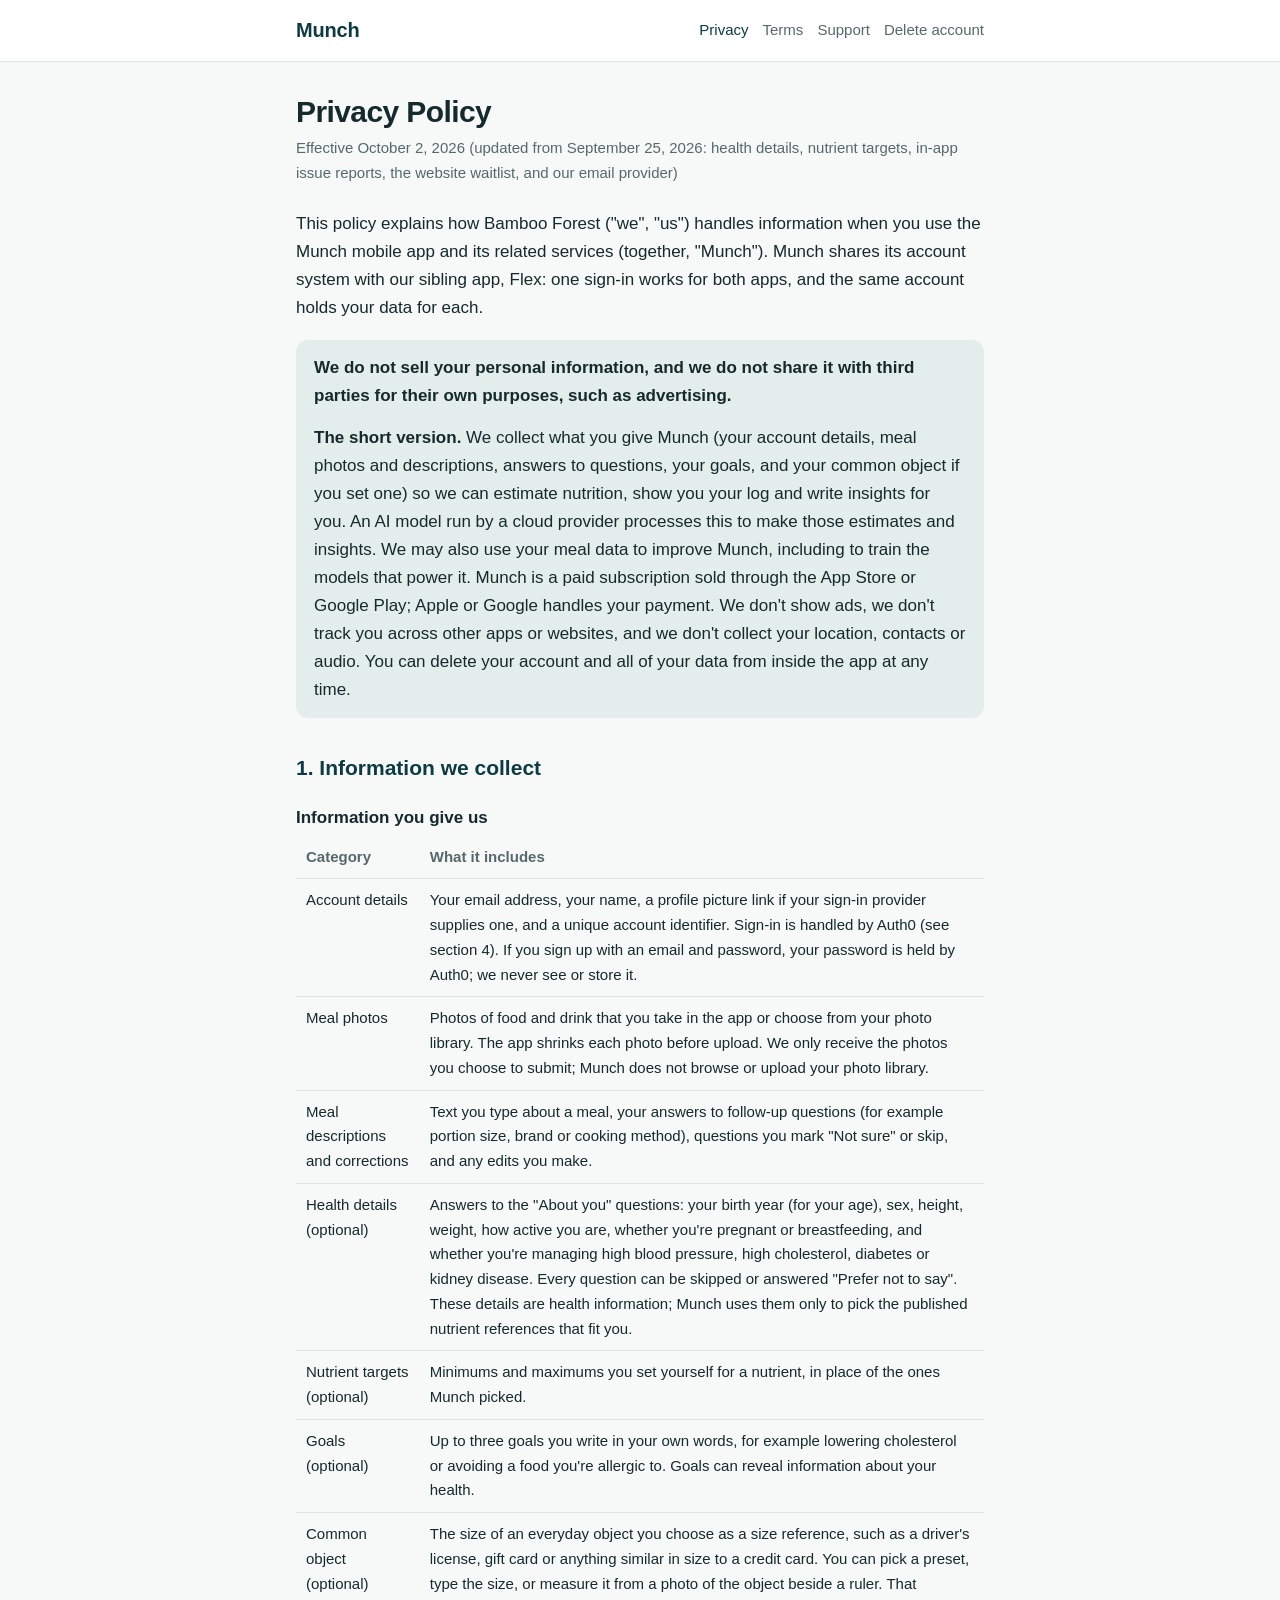
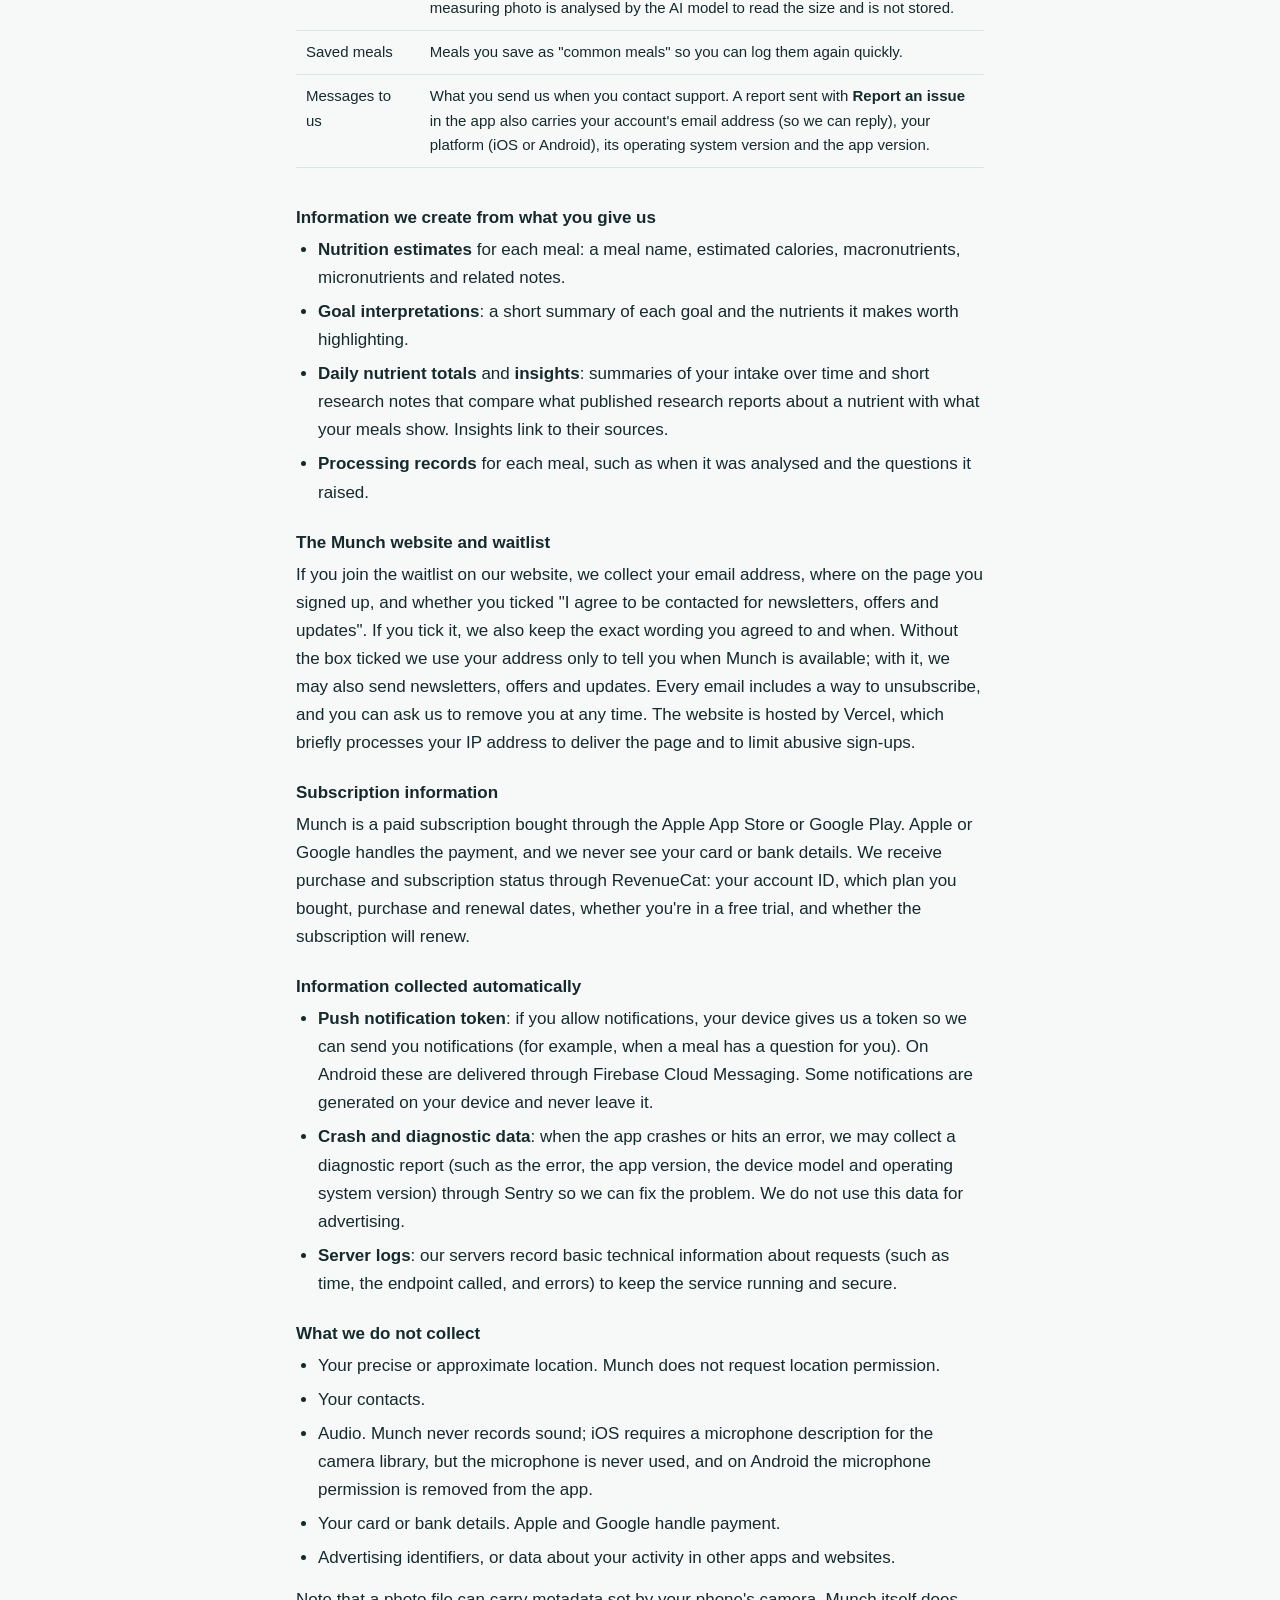
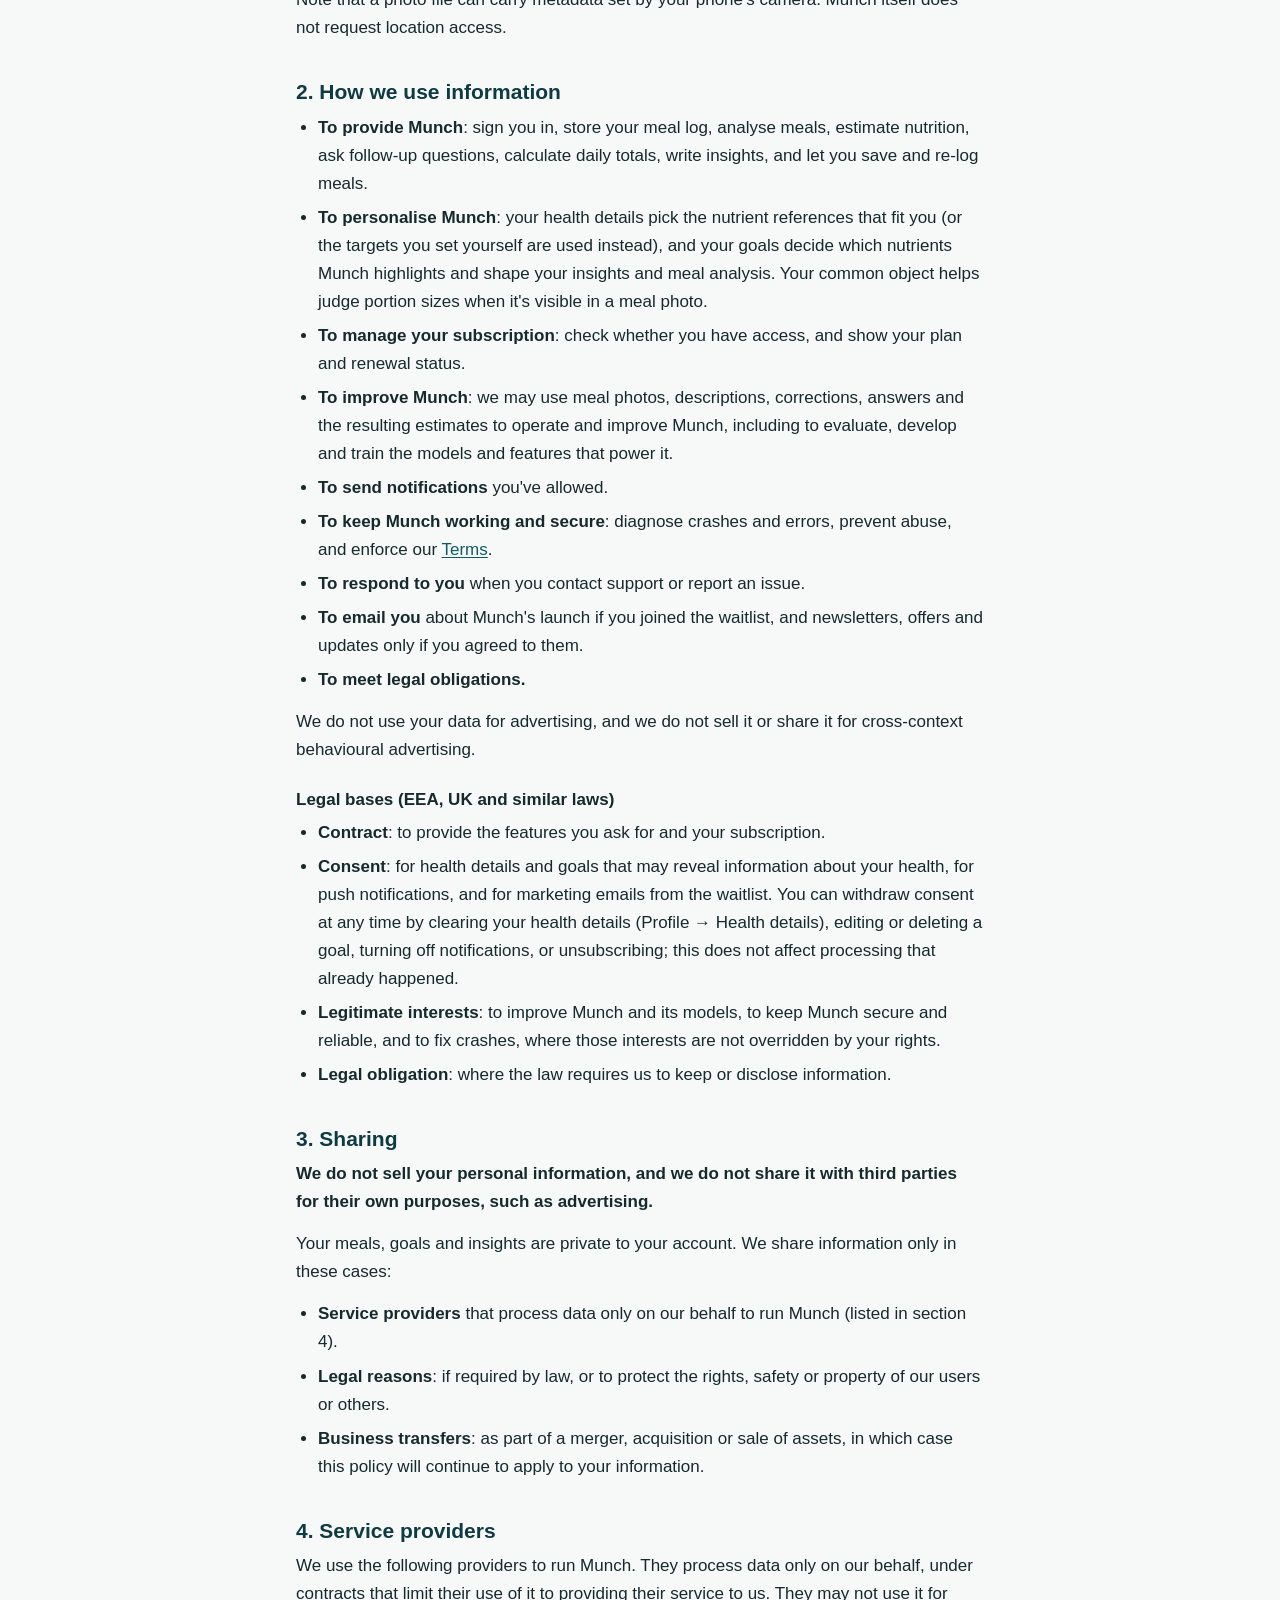
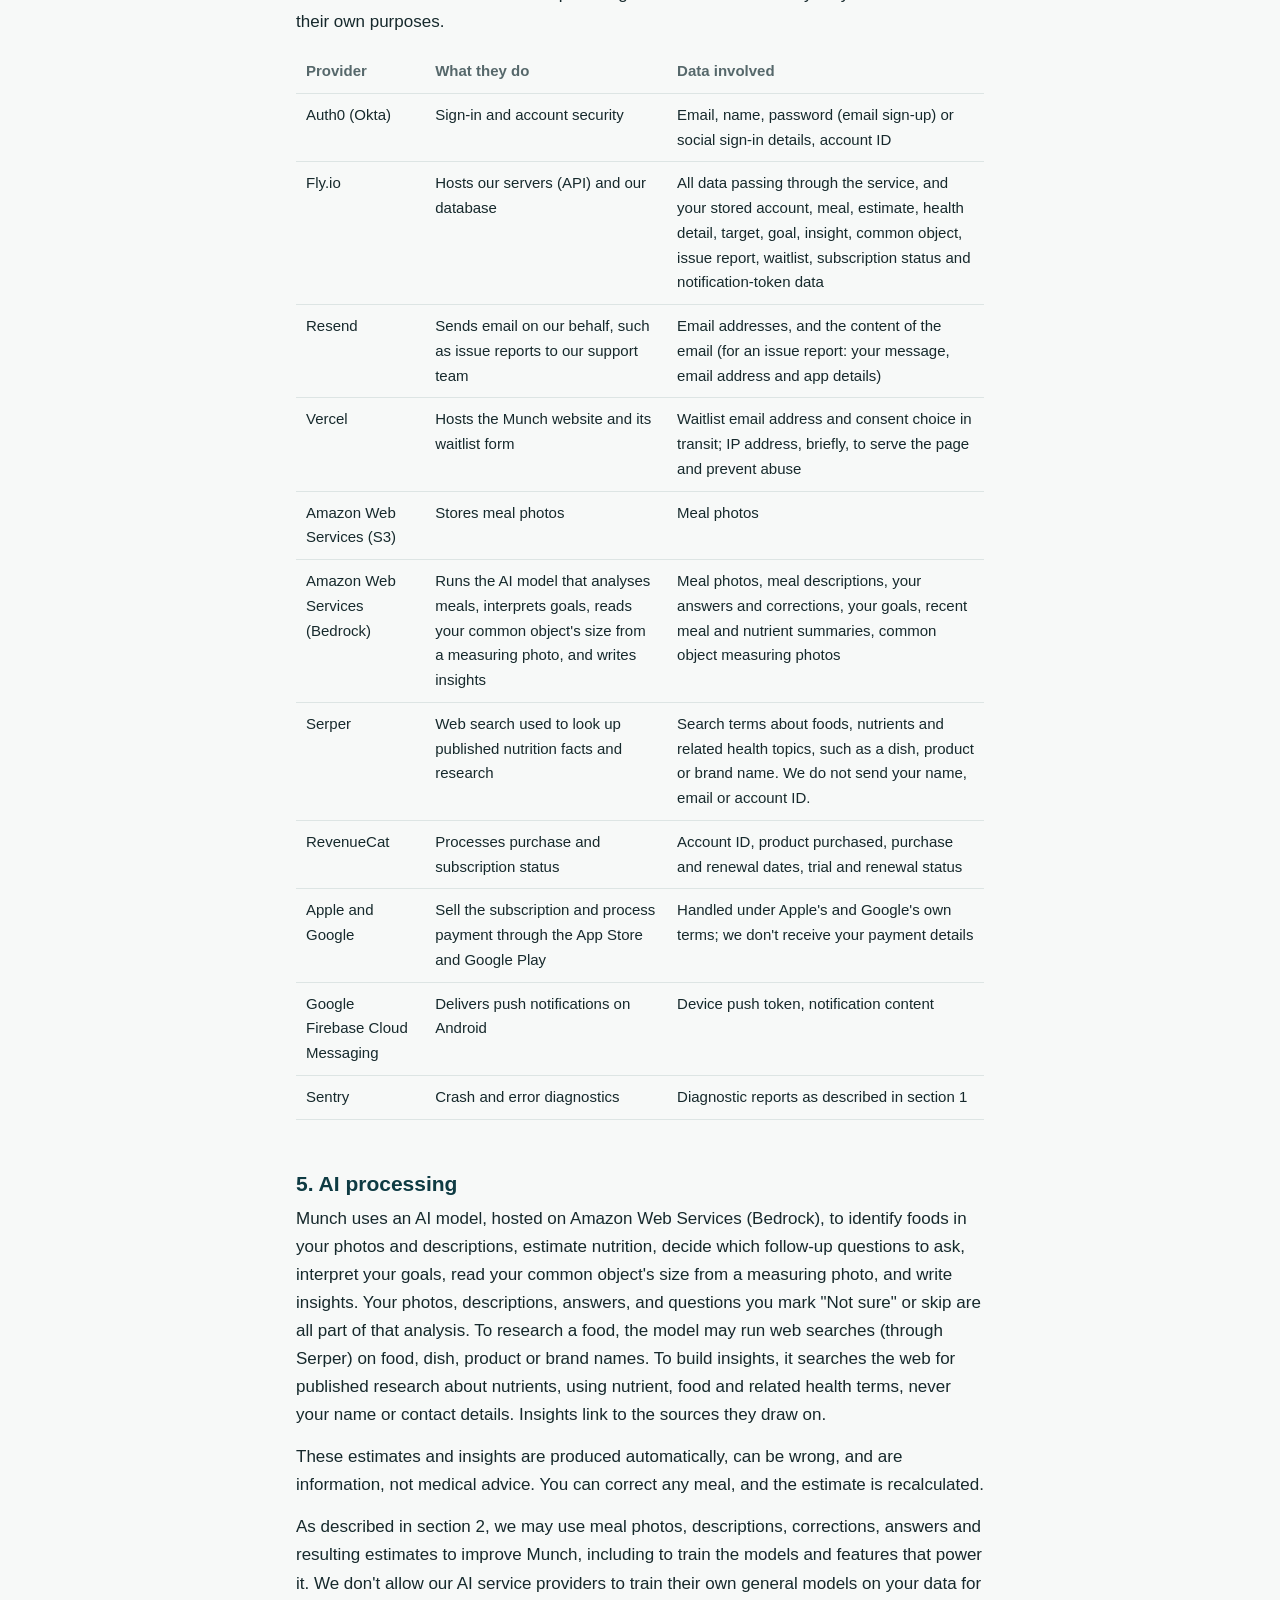
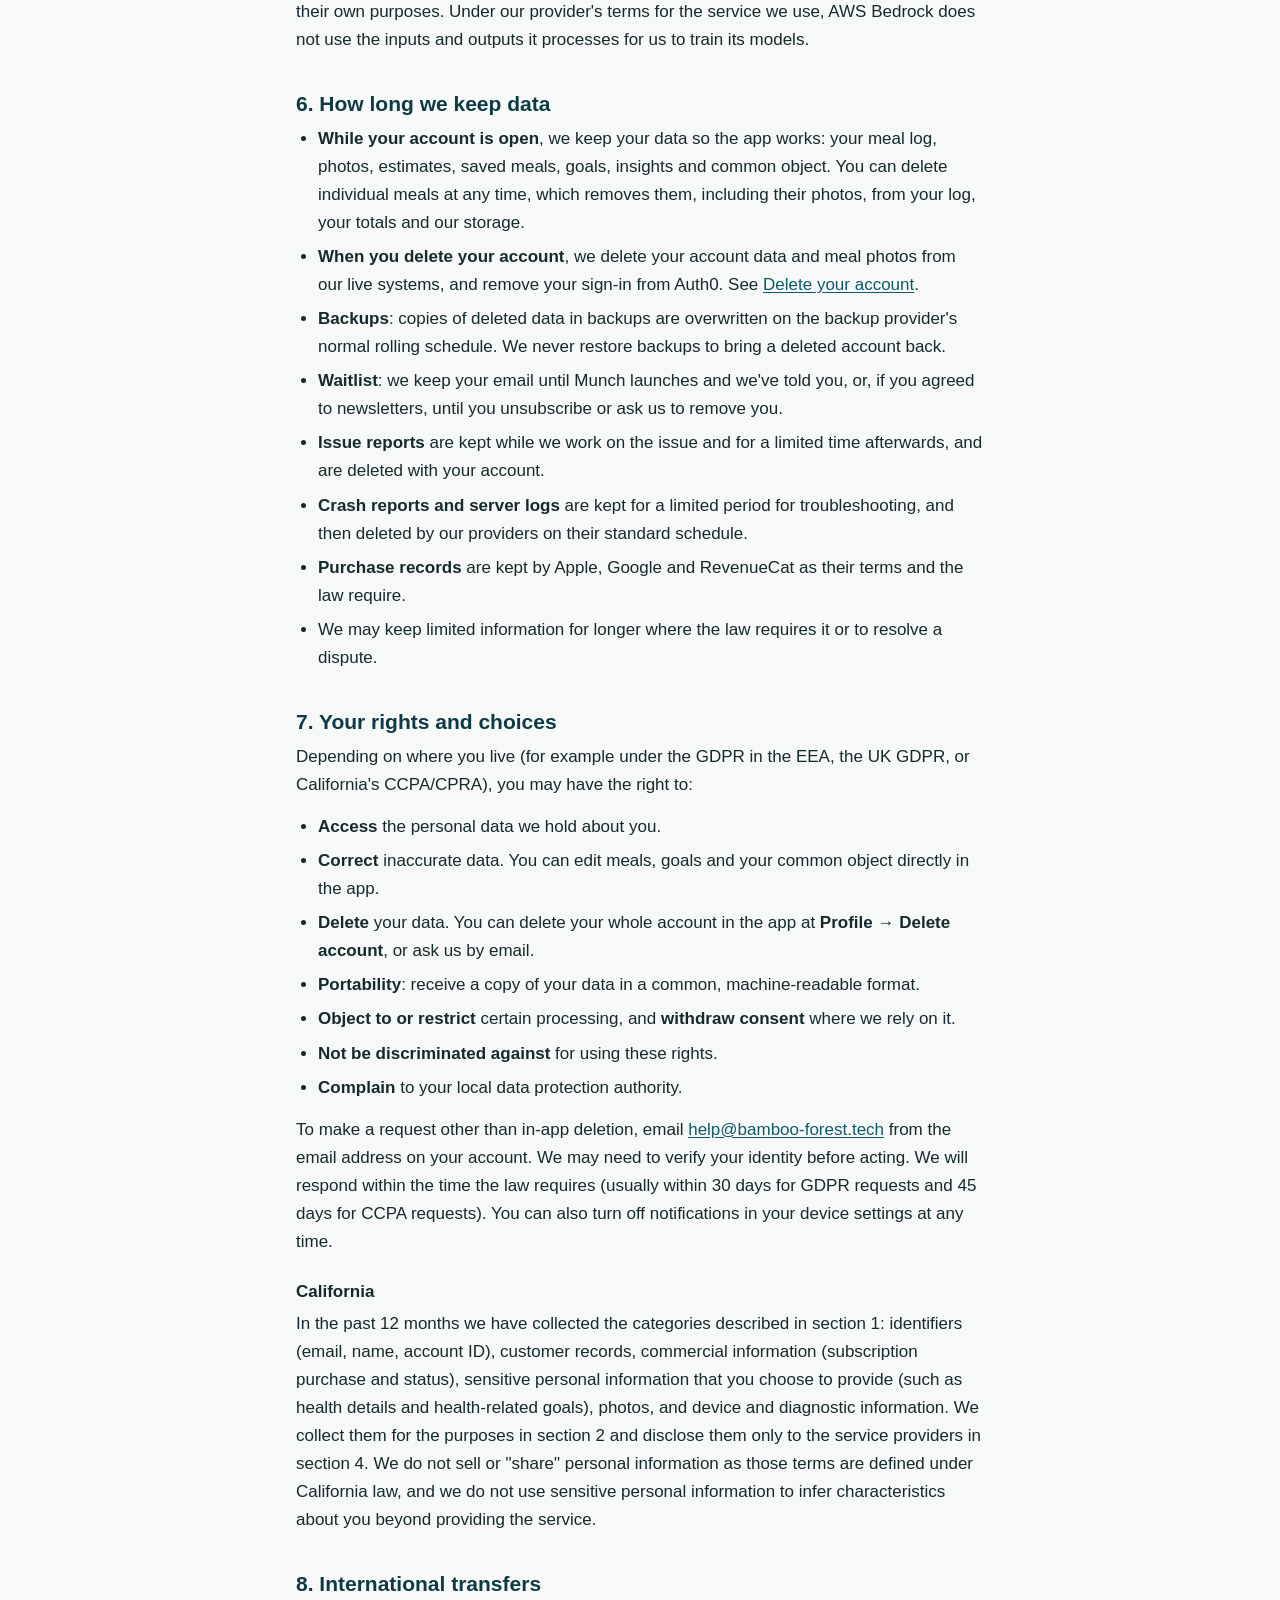
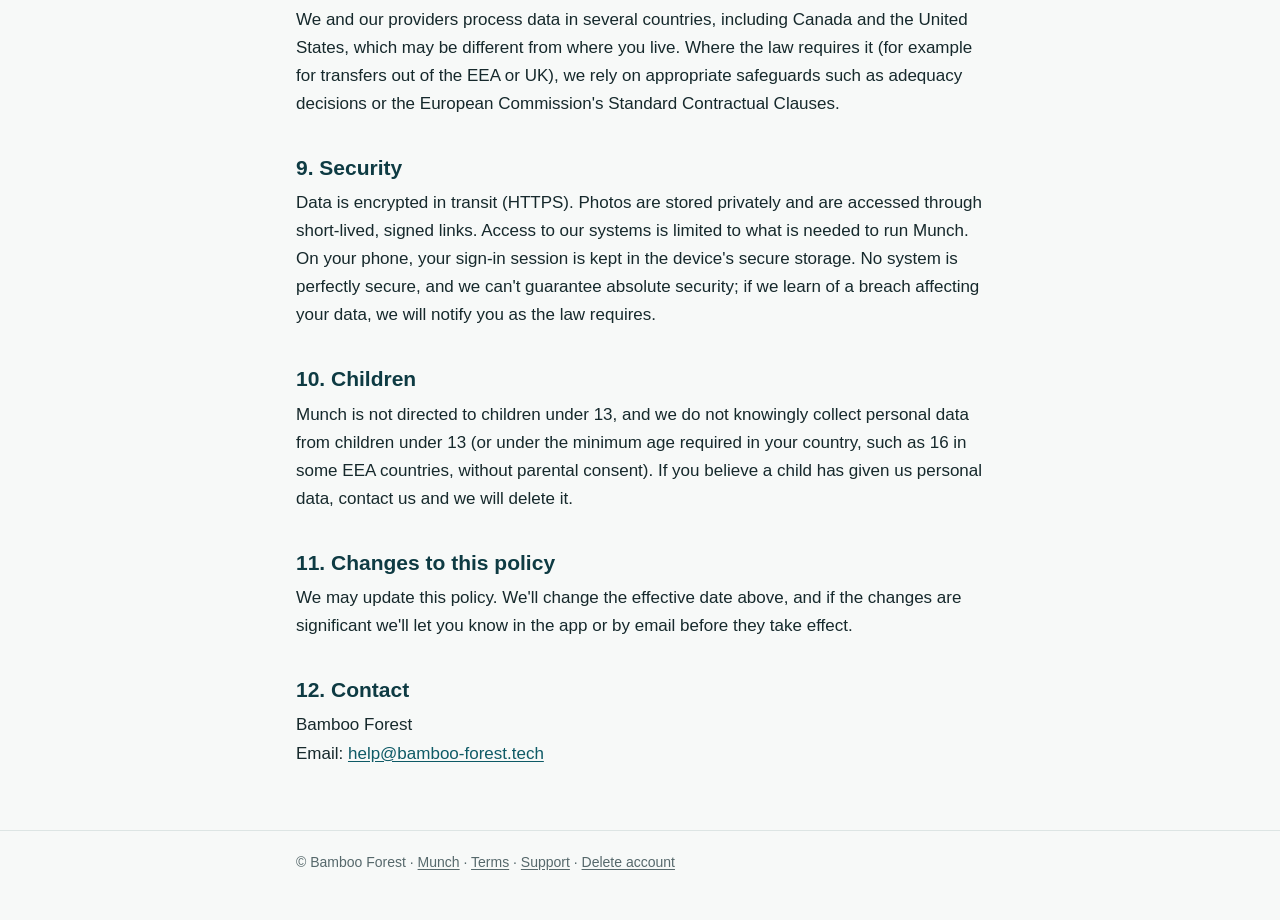
==== commit 9d1243a1: "Privacy policy: health details, targets, issue reports, waitlist, Resend and Vercel Co-Authored-By: " ====
--- a/privacy.html
+++ b/privacy.html
@@ -15,7 +15,7 @@
 </div></header>
 <main><div class="wrap">
   <h1>Privacy Policy</h1>
-  <p class="meta">Effective September 25, 2026</p>
+  <p class="meta">Effective October 2, 2026 (updated from September 25, 2026: health details, nutrient targets, in-app issue reports, the website waitlist, and our email provider)</p>
 
   <p>This policy explains how Bamboo Forest ("we", "us") handles information when you use the Munch mobile app and its related services (together, "Munch"). Munch shares its account system with our sibling app, Flex: one sign-in works for both apps, and the same account holds your data for each.</p>
 
@@ -33,10 +33,12 @@
       <tr><td>Account details</td><td>Your email address, your name, a profile picture link if your sign-in provider supplies one, and a unique account identifier. Sign-in is handled by Auth0 (see section 4). If you sign up with an email and password, your password is held by Auth0; we never see or store it.</td></tr>
       <tr><td>Meal photos</td><td>Photos of food and drink that you take in the app or choose from your photo library. The app shrinks each photo before upload. We only receive the photos you choose to submit; Munch does not browse or upload your photo library.</td></tr>
       <tr><td>Meal descriptions and corrections</td><td>Text you type about a meal, your answers to follow-up questions (for example portion size, brand or cooking method), questions you mark "Not sure" or skip, and any edits you make.</td></tr>
+      <tr><td>Health details (optional)</td><td>Answers to the "About you" questions: your birth year (for your age), sex, height, weight, how active you are, whether you're pregnant or breastfeeding, and whether you're managing high blood pressure, high cholesterol, diabetes or kidney disease. Every question can be skipped or answered "Prefer not to say". These details are health information; Munch uses them only to pick the published nutrient references that fit you.</td></tr>
+      <tr><td>Nutrient targets (optional)</td><td>Minimums and maximums you set yourself for a nutrient, in place of the ones Munch picked.</td></tr>
       <tr><td>Goals (optional)</td><td>Up to three goals you write in your own words, for example lowering cholesterol or avoiding a food you're allergic to. Goals can reveal information about your health.</td></tr>
       <tr><td>Common object (optional)</td><td>The size of an everyday object you choose as a size reference, such as a driver's license, gift card or anything similar in size to a credit card. You can pick a preset, type the size, or measure it from a photo of the object beside a ruler. That measuring photo is analysed by the AI model to read the size and is not stored.</td></tr>
       <tr><td>Saved meals</td><td>Meals you save as "common meals" so you can log them again quickly.</td></tr>
-      <tr><td>Messages to us</td><td>What you send us when you contact support.</td></tr>
+      <tr><td>Messages to us</td><td>What you send us when you contact support. A report sent with <strong>Report an issue</strong> in the app also carries your account's email address (so we can reply), your platform (iOS or Android), its operating system version and the app version.</td></tr>
     </tbody>
   </table></div>
 
@@ -47,6 +49,9 @@
     <li><strong>Daily nutrient totals</strong> and <strong>insights</strong>: summaries of your intake over time and short research notes that compare what published research reports about a nutrient with what your meals show. Insights link to their sources.</li>
     <li><strong>Processing records</strong> for each meal, such as when it was analysed and the questions it raised.</li>
   </ul>
+
+  <h3>The Munch website and waitlist</h3>
+  <p>If you join the waitlist on our website, we collect your email address, where on the page you signed up, and whether you ticked "I agree to be contacted for newsletters, offers and updates". If you tick it, we also keep the exact wording you agreed to and when. Without the box ticked we use your address only to tell you when Munch is available; with it, we may also send newsletters, offers and updates. Every email includes a way to unsubscribe, and you can ask us to remove you at any time. The website is hosted by Vercel, which briefly processes your IP address to deliver the page and to limit abusive sign-ups.</p>
 
   <h3>Subscription information</h3>
   <p>Munch is a paid subscription bought through the Apple App Store or Google Play. Apple or Google handles the payment, and we never see your card or bank details. We receive purchase and subscription status through RevenueCat: your account ID, which plan you bought, purchase and renewal dates, whether you're in a free trial, and whether the subscription will renew.</p>
@@ -71,12 +76,13 @@
   <h2>2. How we use information</h2>
   <ul>
     <li><strong>To provide Munch</strong>: sign you in, store your meal log, analyse meals, estimate nutrition, ask follow-up questions, calculate daily totals, write insights, and let you save and re-log meals.</li>
-    <li><strong>To personalise Munch</strong>: your goals decide which nutrients Munch highlights and shape your insights and meal analysis. Your common object helps judge portion sizes when it's visible in a meal photo.</li>
+    <li><strong>To personalise Munch</strong>: your health details pick the nutrient references that fit you (or the targets you set yourself are used instead), and your goals decide which nutrients Munch highlights and shape your insights and meal analysis. Your common object helps judge portion sizes when it's visible in a meal photo.</li>
     <li><strong>To manage your subscription</strong>: check whether you have access, and show your plan and renewal status.</li>
     <li><strong>To improve Munch</strong>: we may use meal photos, descriptions, corrections, answers and the resulting estimates to operate and improve Munch, including to evaluate, develop and train the models and features that power it.</li>
     <li><strong>To send notifications</strong> you've allowed.</li>
     <li><strong>To keep Munch working and secure</strong>: diagnose crashes and errors, prevent abuse, and enforce our <a href="terms.html">Terms</a>.</li>
-    <li><strong>To respond to you</strong> when you contact support.</li>
+    <li><strong>To respond to you</strong> when you contact support or report an issue.</li>
+    <li><strong>To email you</strong> about Munch's launch if you joined the waitlist, and newsletters, offers and updates only if you agreed to them.</li>
     <li><strong>To meet legal obligations.</strong></li>
   </ul>
   <p>We do not use your data for advertising, and we do not sell it or share it for cross-context behavioural advertising.</p>
@@ -84,7 +90,7 @@
   <h3>Legal bases (EEA, UK and similar laws)</h3>
   <ul>
     <li><strong>Contract</strong>: to provide the features you ask for and your subscription.</li>
-    <li><strong>Consent</strong>: for goals that may reveal information about your health, and for push notifications. You can withdraw consent at any time by editing or deleting a goal or turning off notifications; this does not affect processing that already happened.</li>
+    <li><strong>Consent</strong>: for health details and goals that may reveal information about your health, for push notifications, and for marketing emails from the waitlist. You can withdraw consent at any time by clearing your health details (Profile &rarr; Health details), editing or deleting a goal, turning off notifications, or unsubscribing; this does not affect processing that already happened.</li>
     <li><strong>Legitimate interests</strong>: to improve Munch and its models, to keep Munch secure and reliable, and to fix crashes, where those interests are not overridden by your rights.</li>
     <li><strong>Legal obligation</strong>: where the law requires us to keep or disclose information.</li>
   </ul>
@@ -104,7 +110,9 @@
     <thead><tr><th>Provider</th><th>What they do</th><th>Data involved</th></tr></thead>
     <tbody>
       <tr><td>Auth0 (Okta)</td><td>Sign-in and account security</td><td>Email, name, password (email sign-up) or social sign-in details, account ID</td></tr>
-      <tr><td>Fly.io</td><td>Hosts our servers (API) and our database</td><td>All data passing through the service, and your stored account, meal, estimate, goal, insight, common object, subscription status and notification-token data</td></tr>
+      <tr><td>Fly.io</td><td>Hosts our servers (API) and our database</td><td>All data passing through the service, and your stored account, meal, estimate, health detail, target, goal, insight, common object, issue report, waitlist, subscription status and notification-token data</td></tr>
+      <tr><td>Resend</td><td>Sends email on our behalf, such as issue reports to our support team</td><td>Email addresses, and the content of the email (for an issue report: your message, email address and app details)</td></tr>
+      <tr><td>Vercel</td><td>Hosts the Munch website and its waitlist form</td><td>Waitlist email address and consent choice in transit; IP address, briefly, to serve the page and prevent abuse</td></tr>
       <tr><td>Amazon Web Services (S3)</td><td>Stores meal photos</td><td>Meal photos</td></tr>
       <tr><td>Amazon Web Services (Bedrock)</td><td>Runs the AI model that analyses meals, interprets goals, reads your common object's size from a measuring photo, and writes insights</td><td>Meal photos, meal descriptions, your answers and corrections, your goals, recent meal and nutrient summaries, common object measuring photos</td></tr>
       <tr><td>Serper</td><td>Web search used to look up published nutrition facts and research</td><td>Search terms about foods, nutrients and related health topics, such as a dish, product or brand name. We do not send your name, email or account ID.</td></tr>
@@ -125,6 +133,8 @@
     <li><strong>While your account is open</strong>, we keep your data so the app works: your meal log, photos, estimates, saved meals, goals, insights and common object. You can delete individual meals at any time, which removes them, including their photos, from your log, your totals and our storage.</li>
     <li><strong>When you delete your account</strong>, we delete your account data and meal photos from our live systems, and remove your sign-in from Auth0. See <a href="delete-account.html">Delete your account</a>.</li>
     <li><strong>Backups</strong>: copies of deleted data in backups are overwritten on the backup provider's normal rolling schedule. We never restore backups to bring a deleted account back.</li>
+    <li><strong>Waitlist</strong>: we keep your email until Munch launches and we've told you, or, if you agreed to newsletters, until you unsubscribe or ask us to remove you.</li>
+    <li><strong>Issue reports</strong> are kept while we work on the issue and for a limited time afterwards, and are deleted with your account.</li>
     <li><strong>Crash reports and server logs</strong> are kept for a limited period for troubleshooting, and then deleted by our providers on their standard schedule.</li>
     <li><strong>Purchase records</strong> are kept by Apple, Google and RevenueCat as their terms and the law require.</li>
     <li>We may keep limited information for longer where the law requires it or to resolve a dispute.</li>
@@ -144,7 +154,7 @@
   <p>To make a request other than in-app deletion, email <a href="mailto:help@bamboo-forest.tech">help@bamboo-forest.tech</a> from the email address on your account. We may need to verify your identity before acting. We will respond within the time the law requires (usually within 30 days for GDPR requests and 45 days for CCPA requests). You can also turn off notifications in your device settings at any time.</p>
 
   <h3>California</h3>
-  <p>In the past 12 months we have collected the categories described in section 1: identifiers (email, name, account ID), customer records, commercial information (subscription purchase and status), sensitive personal information that you choose to provide (such as health-related goals), photos, and device and diagnostic information. We collect them for the purposes in section 2 and disclose them only to the service providers in section 4. We do not sell or "share" personal information as those terms are defined under California law, and we do not use sensitive personal information to infer characteristics about you beyond providing the service.</p>
+  <p>In the past 12 months we have collected the categories described in section 1: identifiers (email, name, account ID), customer records, commercial information (subscription purchase and status), sensitive personal information that you choose to provide (such as health details and health-related goals), photos, and device and diagnostic information. We collect them for the purposes in section 2 and disclose them only to the service providers in section 4. We do not sell or "share" personal information as those terms are defined under California law, and we do not use sensitive personal information to infer characteristics about you beyond providing the service.</p>
 
   <h2>8. International transfers</h2>
   <p>We and our providers process data in several countries, including Canada and the United States, which may be different from where you live. Where the law requires it (for example for transfers out of the EEA or UK), we rely on appropriate safeguards such as adequacy decisions or the European Commission's Standard Contractual Clauses.</p>
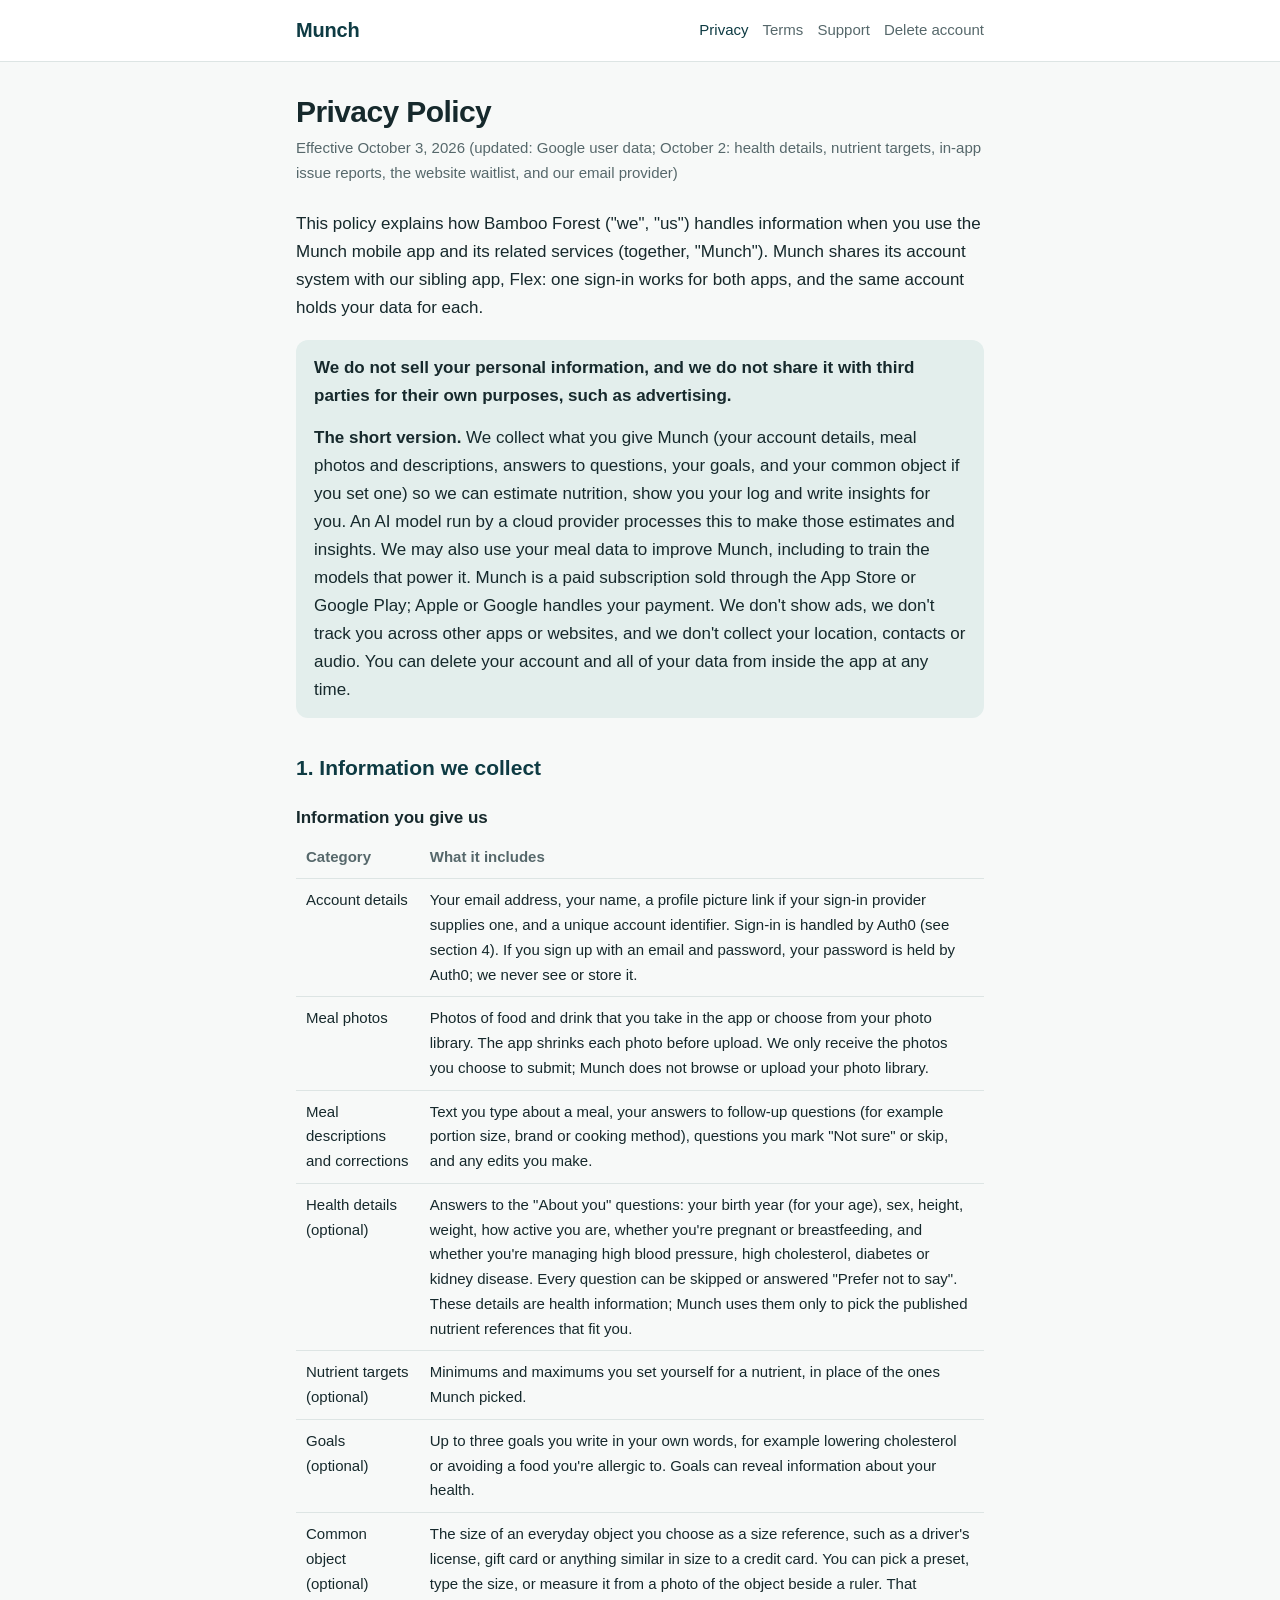
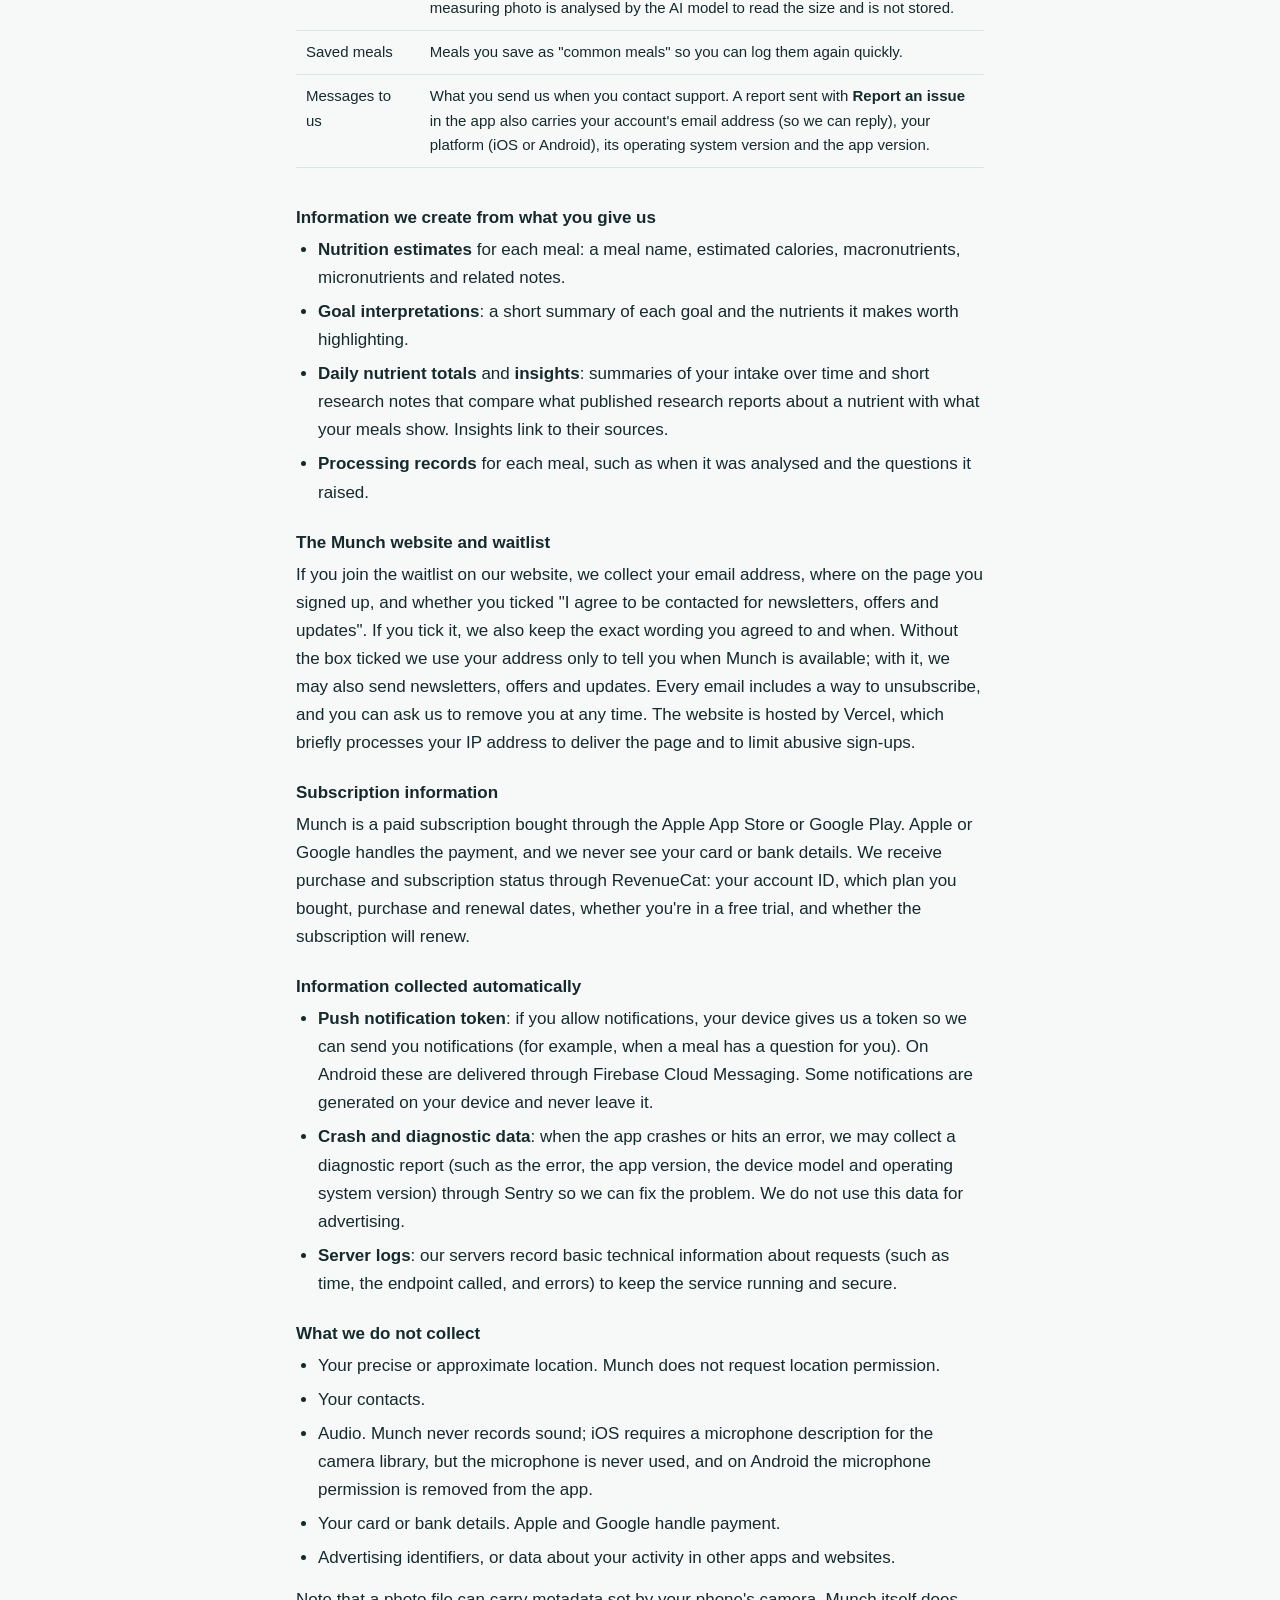
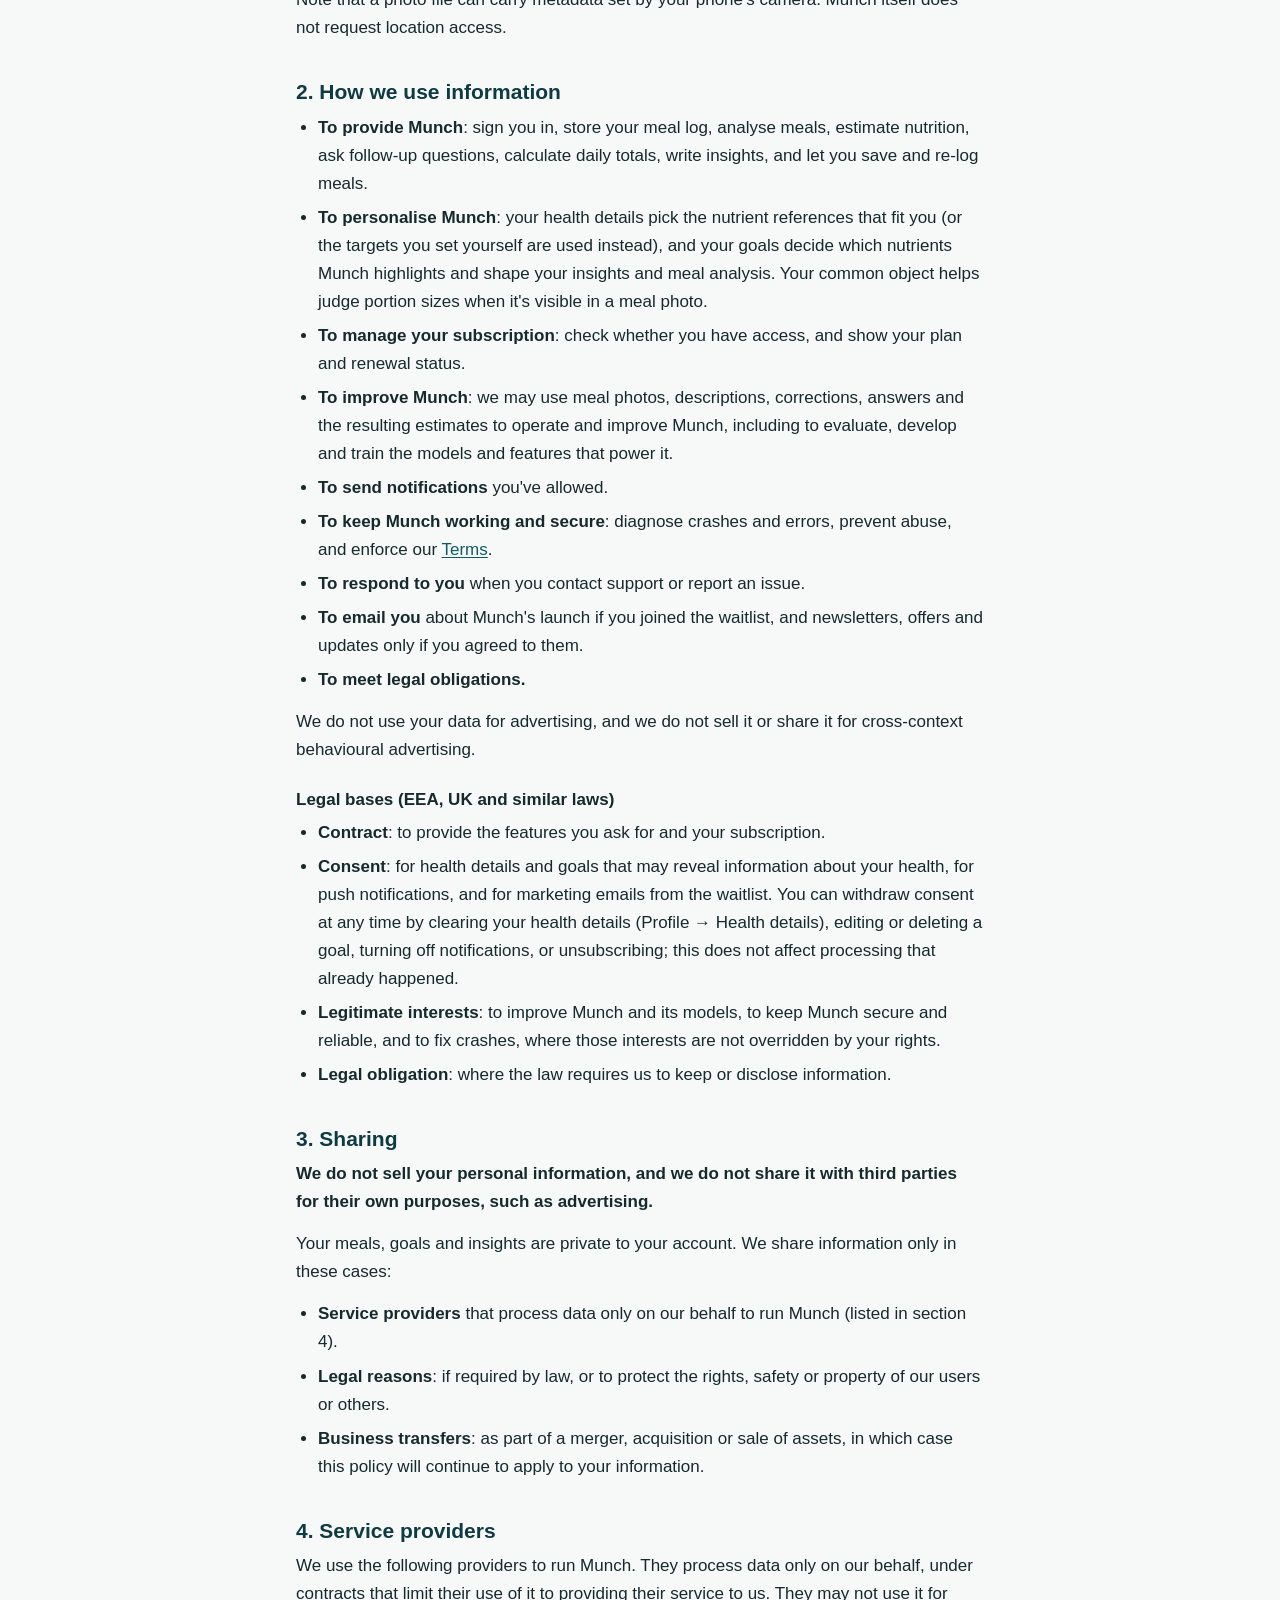
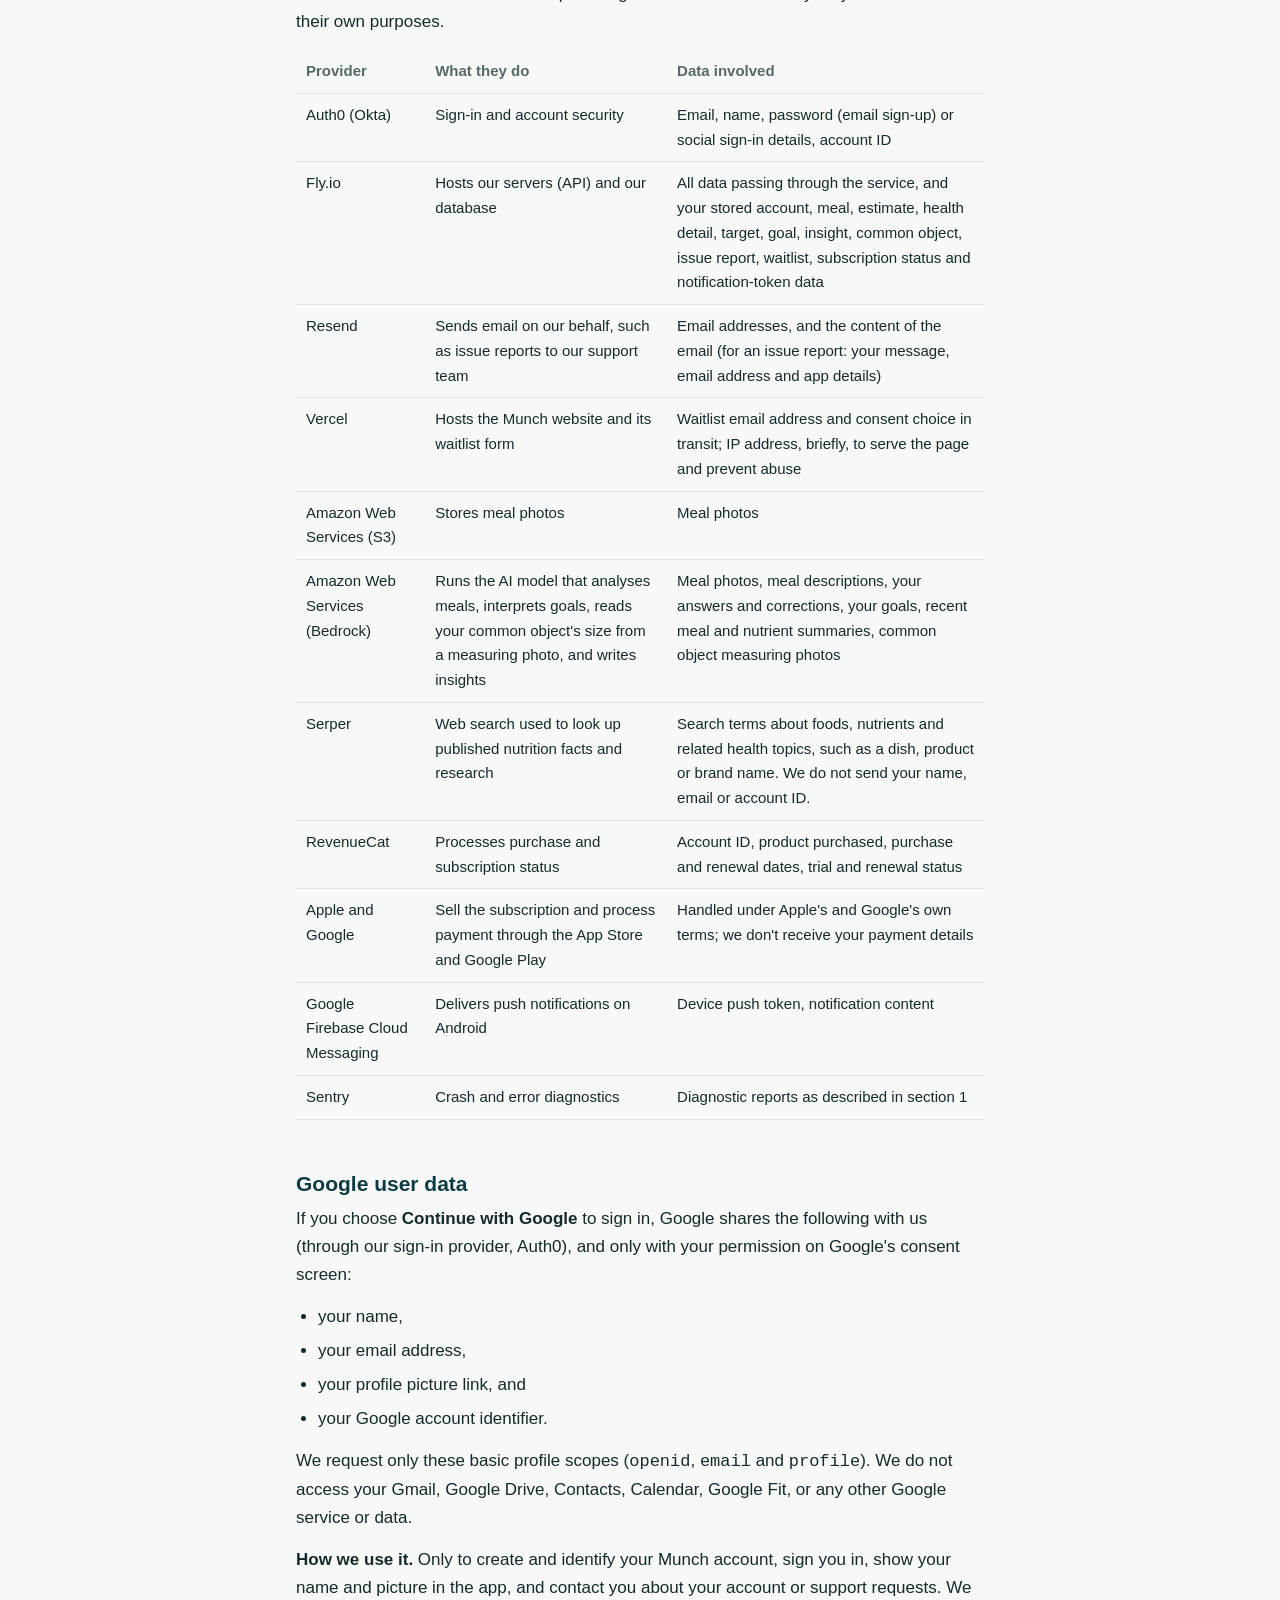
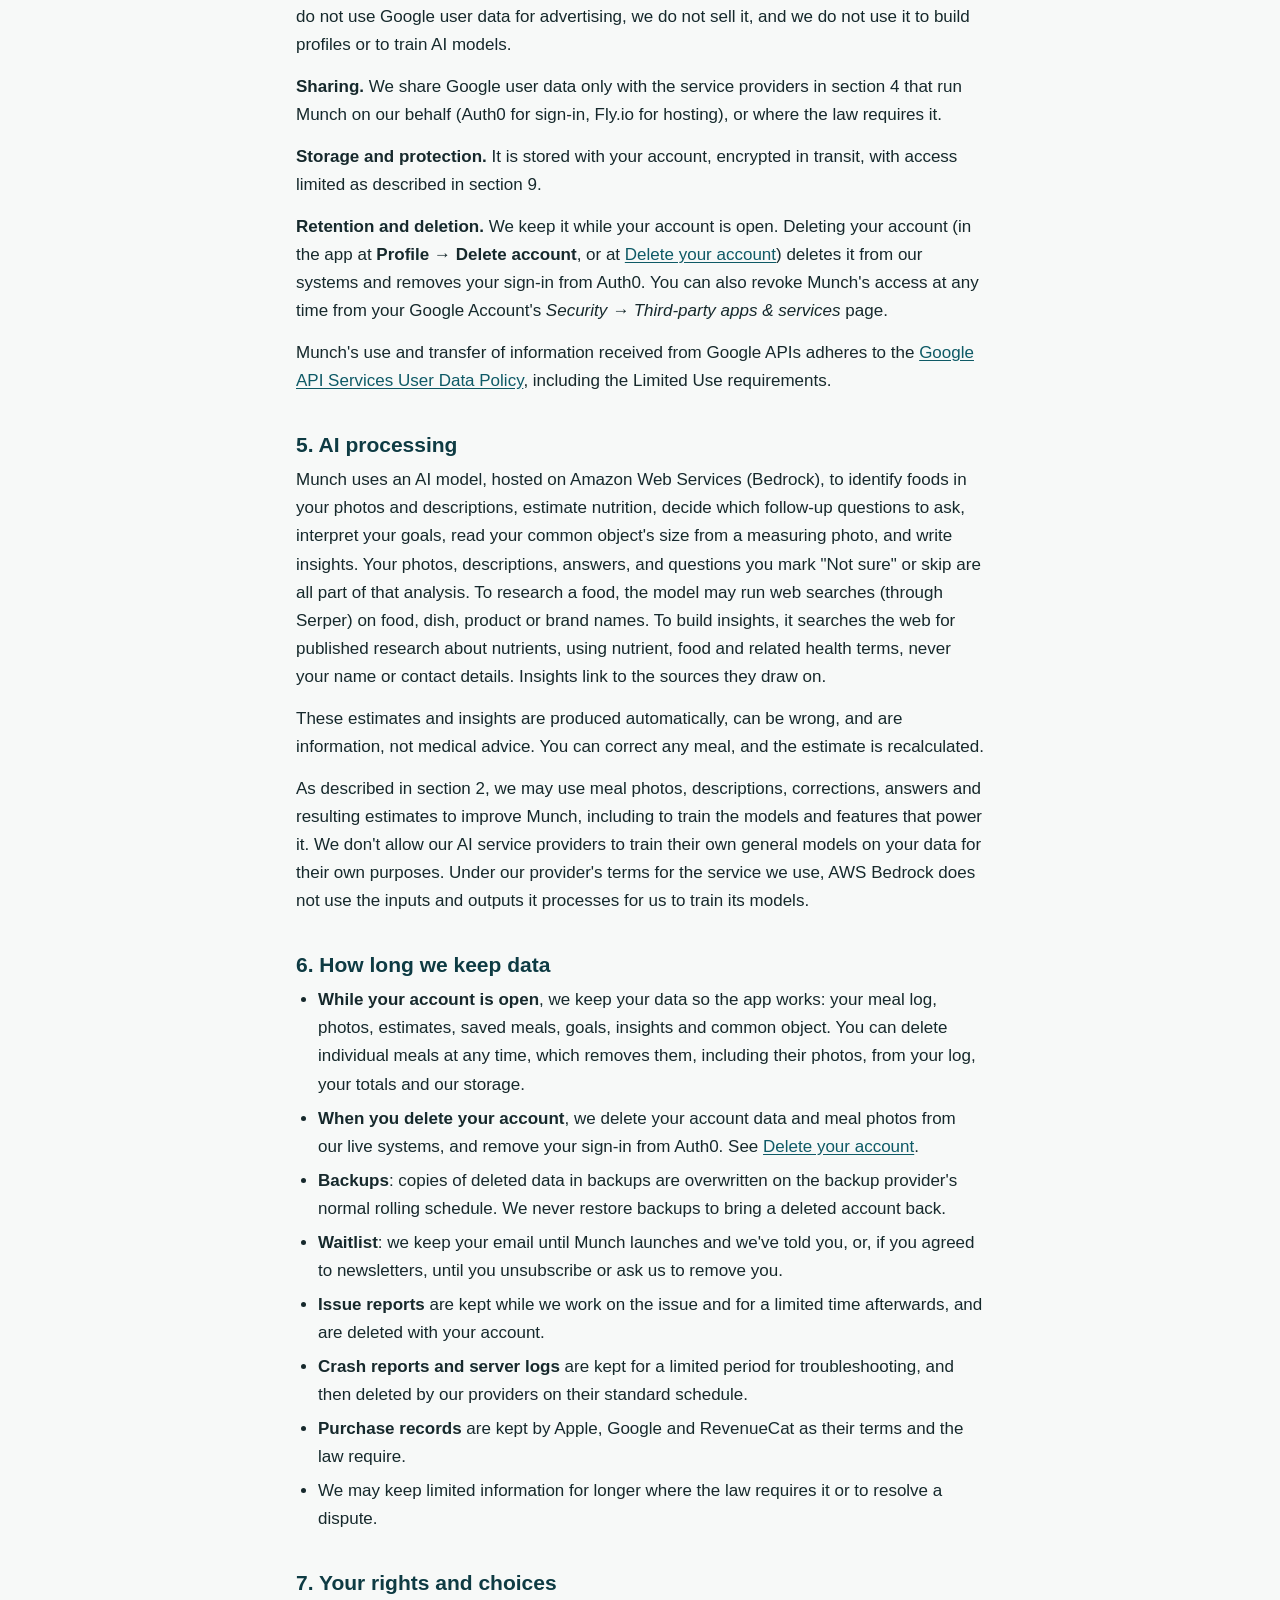
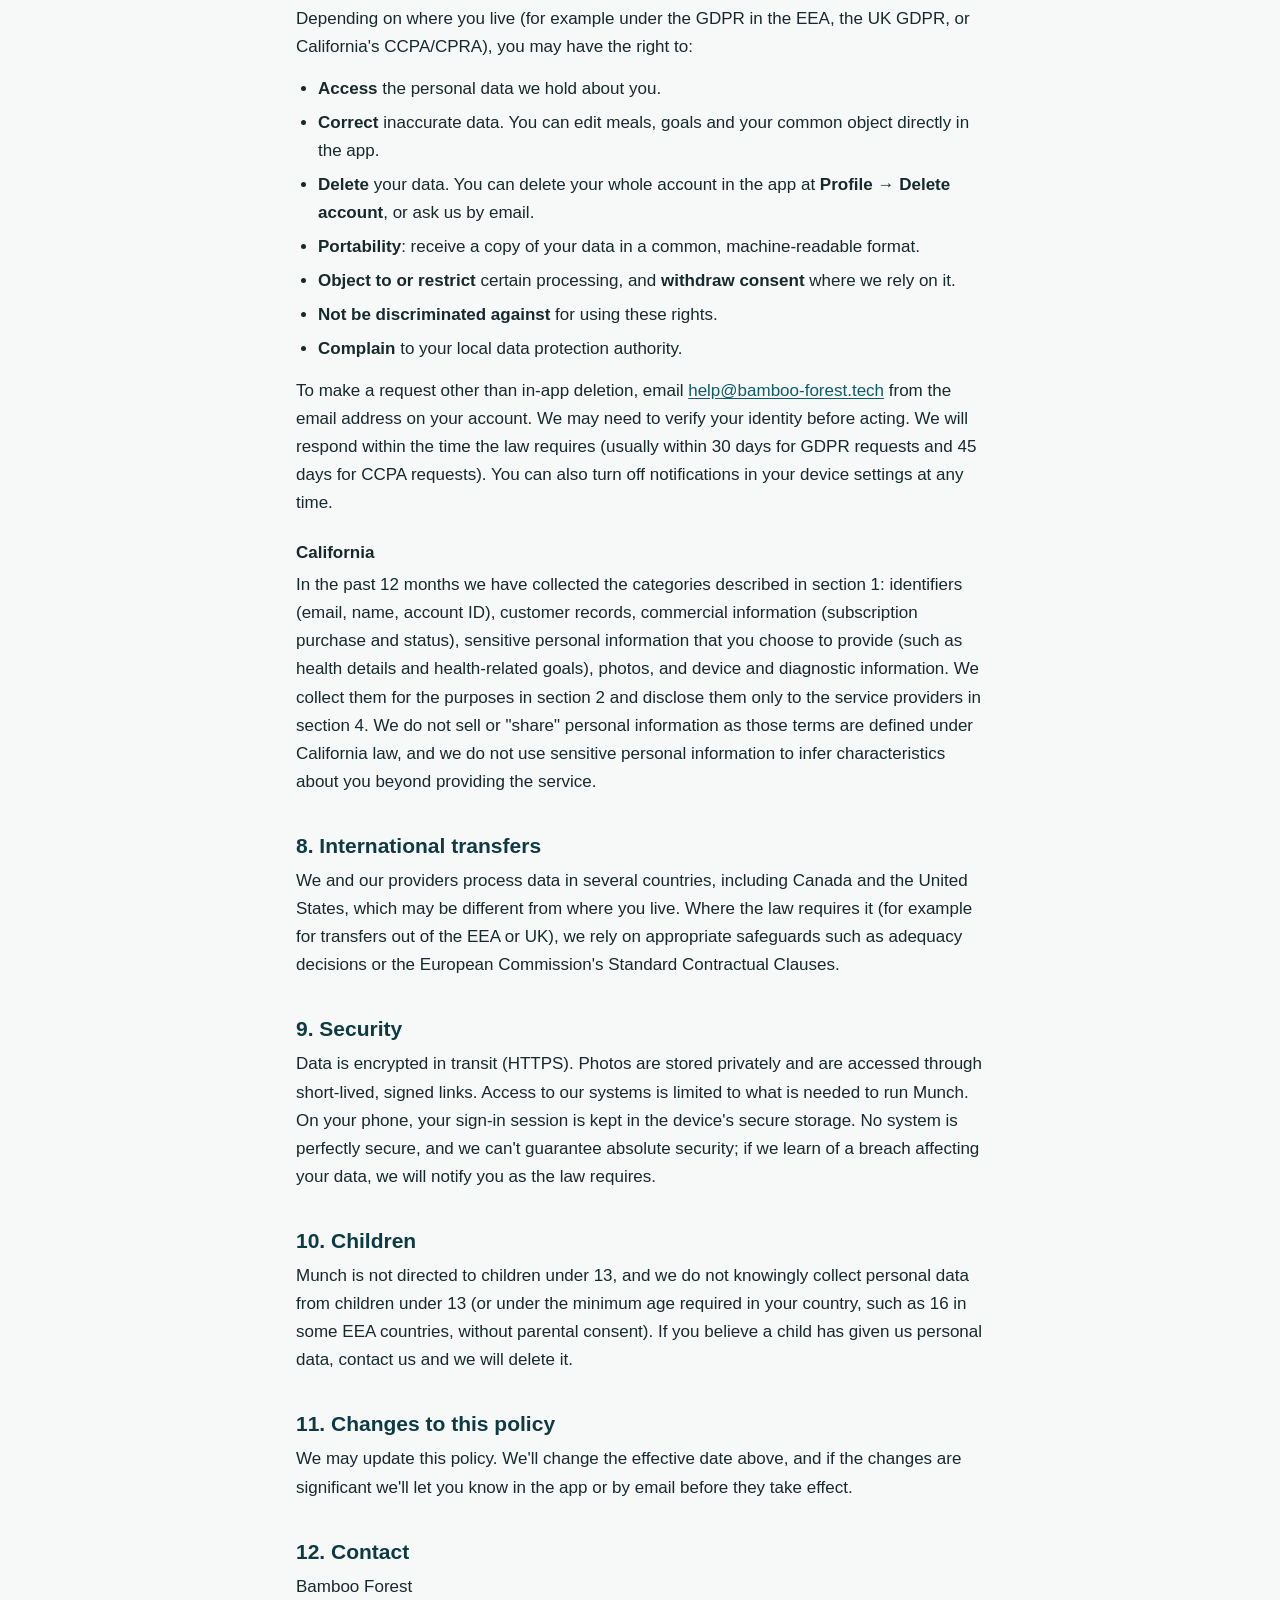
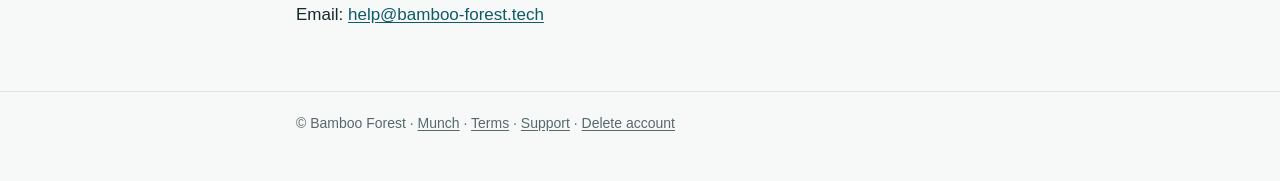
==== commit f6b89b92: "Privacy policy: Google user data section (Sign in with Google, Limited Use) Co-Authored-By: Claude O" ====
--- a/privacy.html
+++ b/privacy.html
@@ -15,7 +15,7 @@
 </div></header>
 <main><div class="wrap">
   <h1>Privacy Policy</h1>
-  <p class="meta">Effective October 2, 2026 (updated from September 25, 2026: health details, nutrient targets, in-app issue reports, the website waitlist, and our email provider)</p>
+  <p class="meta">Effective October 3, 2026 (updated: Google user data; October 2: health details, nutrient targets, in-app issue reports, the website waitlist, and our email provider)</p>
 
   <p>This policy explains how Bamboo Forest ("we", "us") handles information when you use the Munch mobile app and its related services (together, "Munch"). Munch shares its account system with our sibling app, Flex: one sign-in works for both apps, and the same account holds your data for each.</p>
 
@@ -123,6 +123,21 @@
     </tbody>
   </table></div>
 
+  <h2>Google user data</h2>
+  <p>If you choose <strong>Continue with Google</strong> to sign in, Google shares the following with us (through our sign-in provider, Auth0), and only with your permission on Google's consent screen:</p>
+  <ul>
+    <li>your name,</li>
+    <li>your email address,</li>
+    <li>your profile picture link, and</li>
+    <li>your Google account identifier.</li>
+  </ul>
+  <p>We request only these basic profile scopes (<code>openid</code>, <code>email</code> and <code>profile</code>). We do not access your Gmail, Google Drive, Contacts, Calendar, Google Fit, or any other Google service or data.</p>
+  <p><strong>How we use it.</strong> Only to create and identify your Munch account, sign you in, show your name and picture in the app, and contact you about your account or support requests. We do not use Google user data for advertising, we do not sell it, and we do not use it to build profiles or to train AI models.</p>
+  <p><strong>Sharing.</strong> We share Google user data only with the service providers in section 4 that run Munch on our behalf (Auth0 for sign-in, Fly.io for hosting), or where the law requires it.</p>
+  <p><strong>Storage and protection.</strong> It is stored with your account, encrypted in transit, with access limited as described in section 9.</p>
+  <p><strong>Retention and deletion.</strong> We keep it while your account is open. Deleting your account (in the app at <strong>Profile &rarr; Delete account</strong>, or at <a href="delete-account.html">Delete your account</a>) deletes it from our systems and removes your sign-in from Auth0. You can also revoke Munch's access at any time from your Google Account's <em>Security &rarr; Third-party apps &amp; services</em> page.</p>
+  <p>Munch's use and transfer of information received from Google APIs adheres to the <a href="https://developers.google.com/terms/api-services-user-data-policy">Google API Services User Data Policy</a>, including the Limited Use requirements.</p>
+
   <h2>5. AI processing</h2>
   <p>Munch uses an AI model, hosted on Amazon Web Services (Bedrock), to identify foods in your photos and descriptions, estimate nutrition, decide which follow-up questions to ask, interpret your goals, read your common object's size from a measuring photo, and write insights. Your photos, descriptions, answers, and questions you mark "Not sure" or skip are all part of that analysis. To research a food, the model may run web searches (through Serper) on food, dish, product or brand names. To build insights, it searches the web for published research about nutrients, using nutrient, food and related health terms, never your name or contact details. Insights link to the sources they draw on.</p>
   <p>These estimates and insights are produced automatically, can be wrong, and are information, not medical advice. You can correct any meal, and the estimate is recalculated.</p>
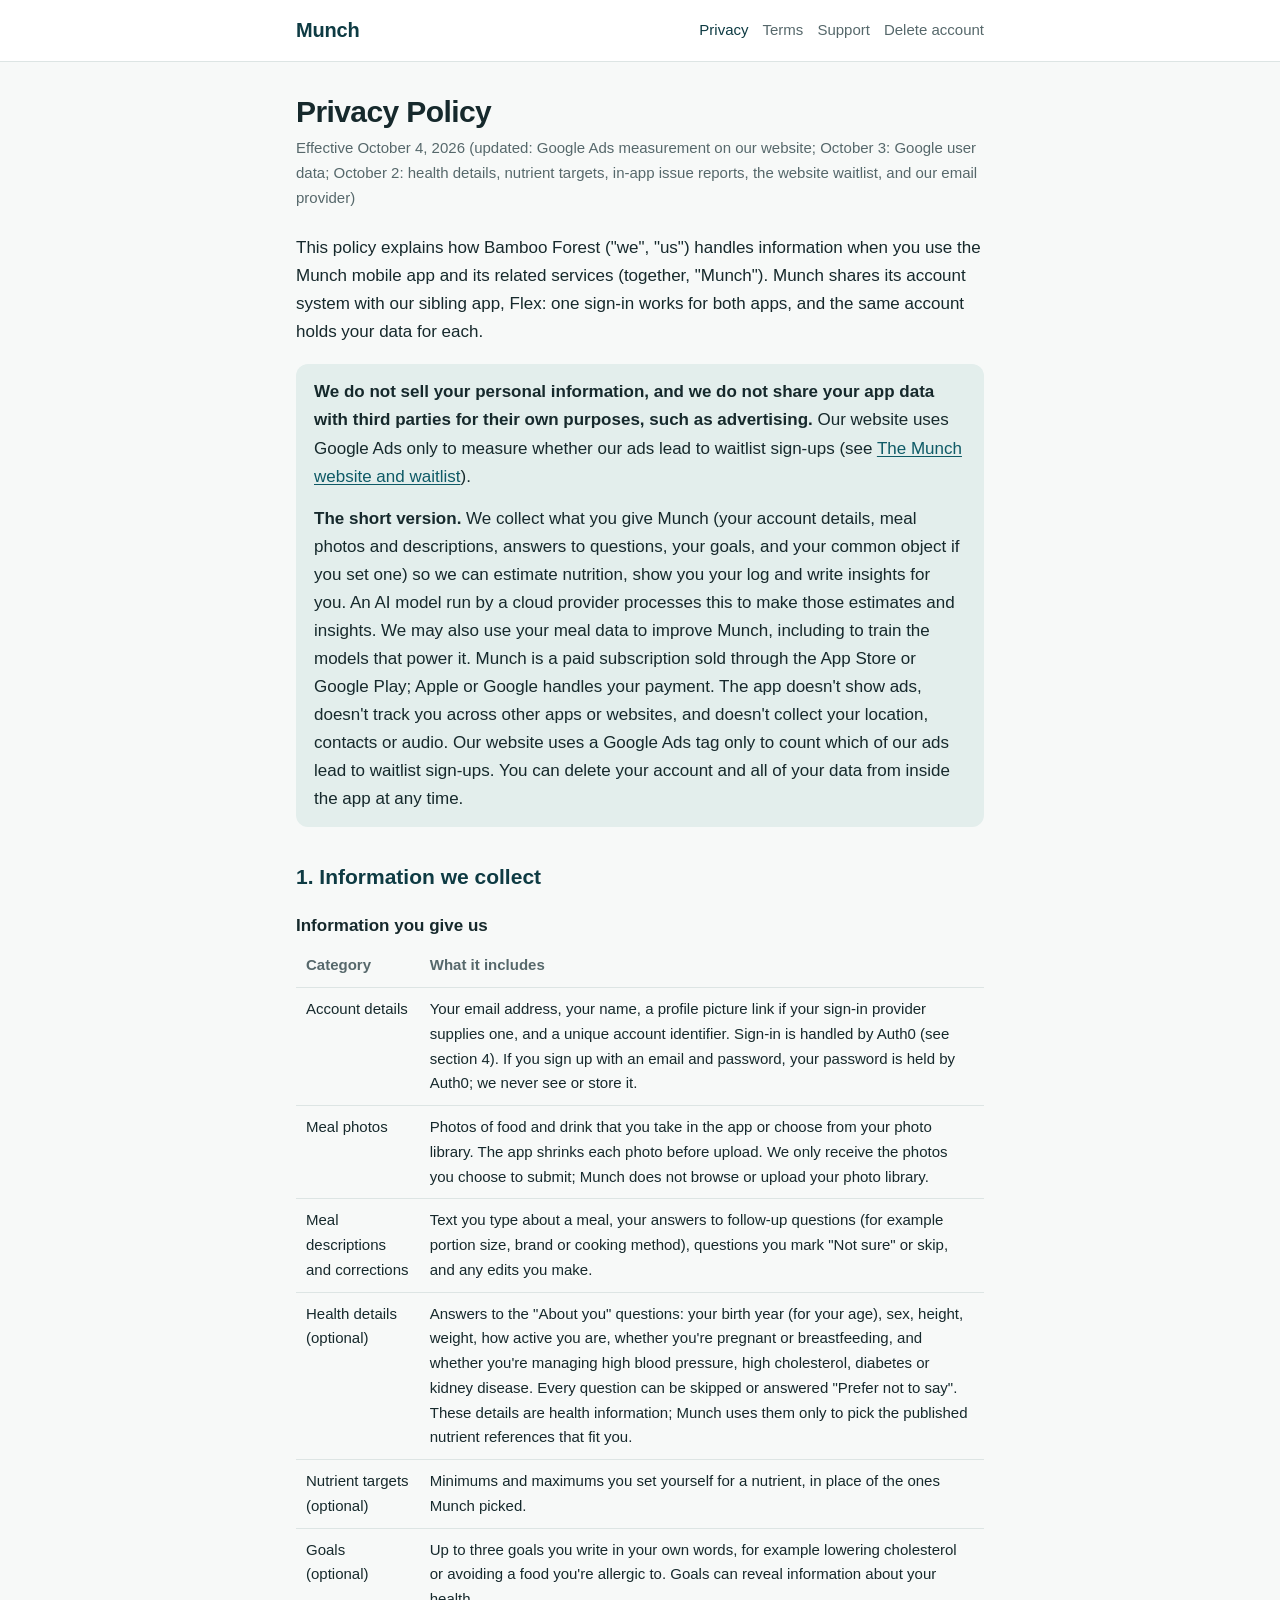
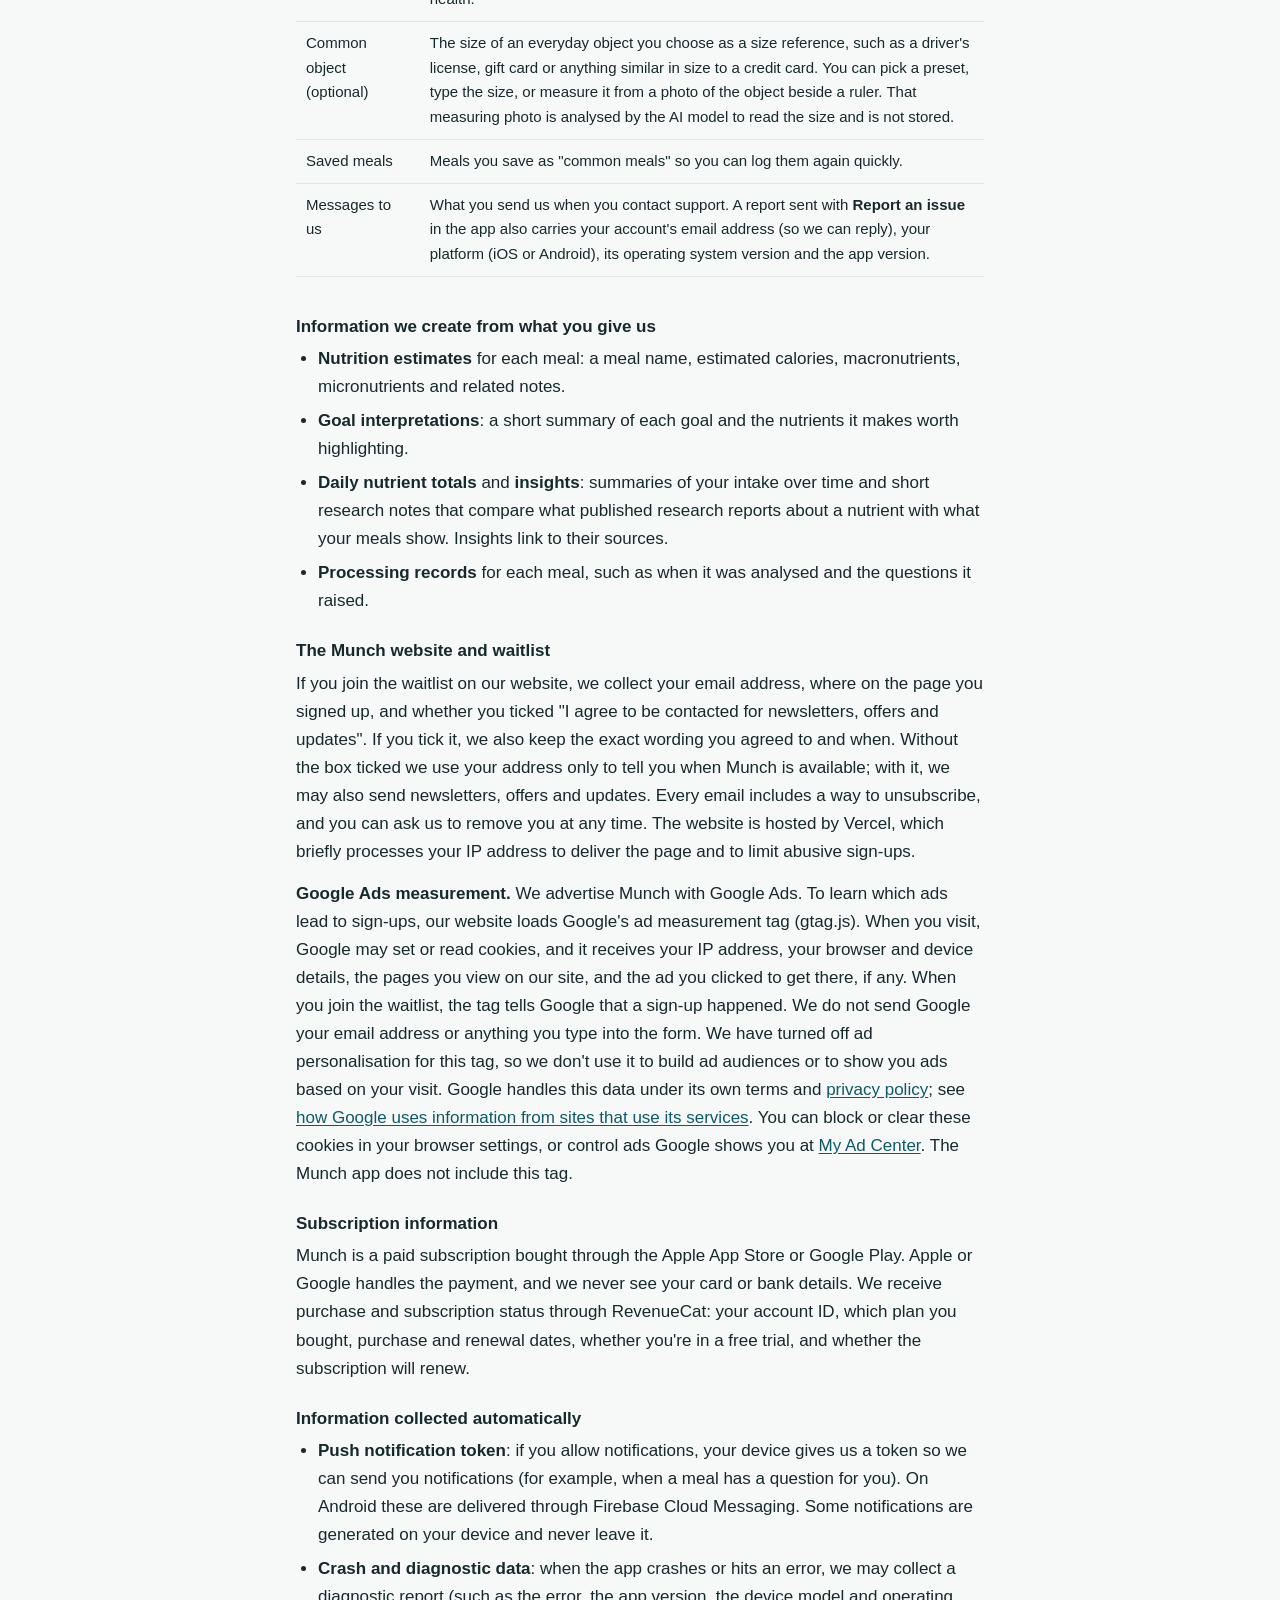
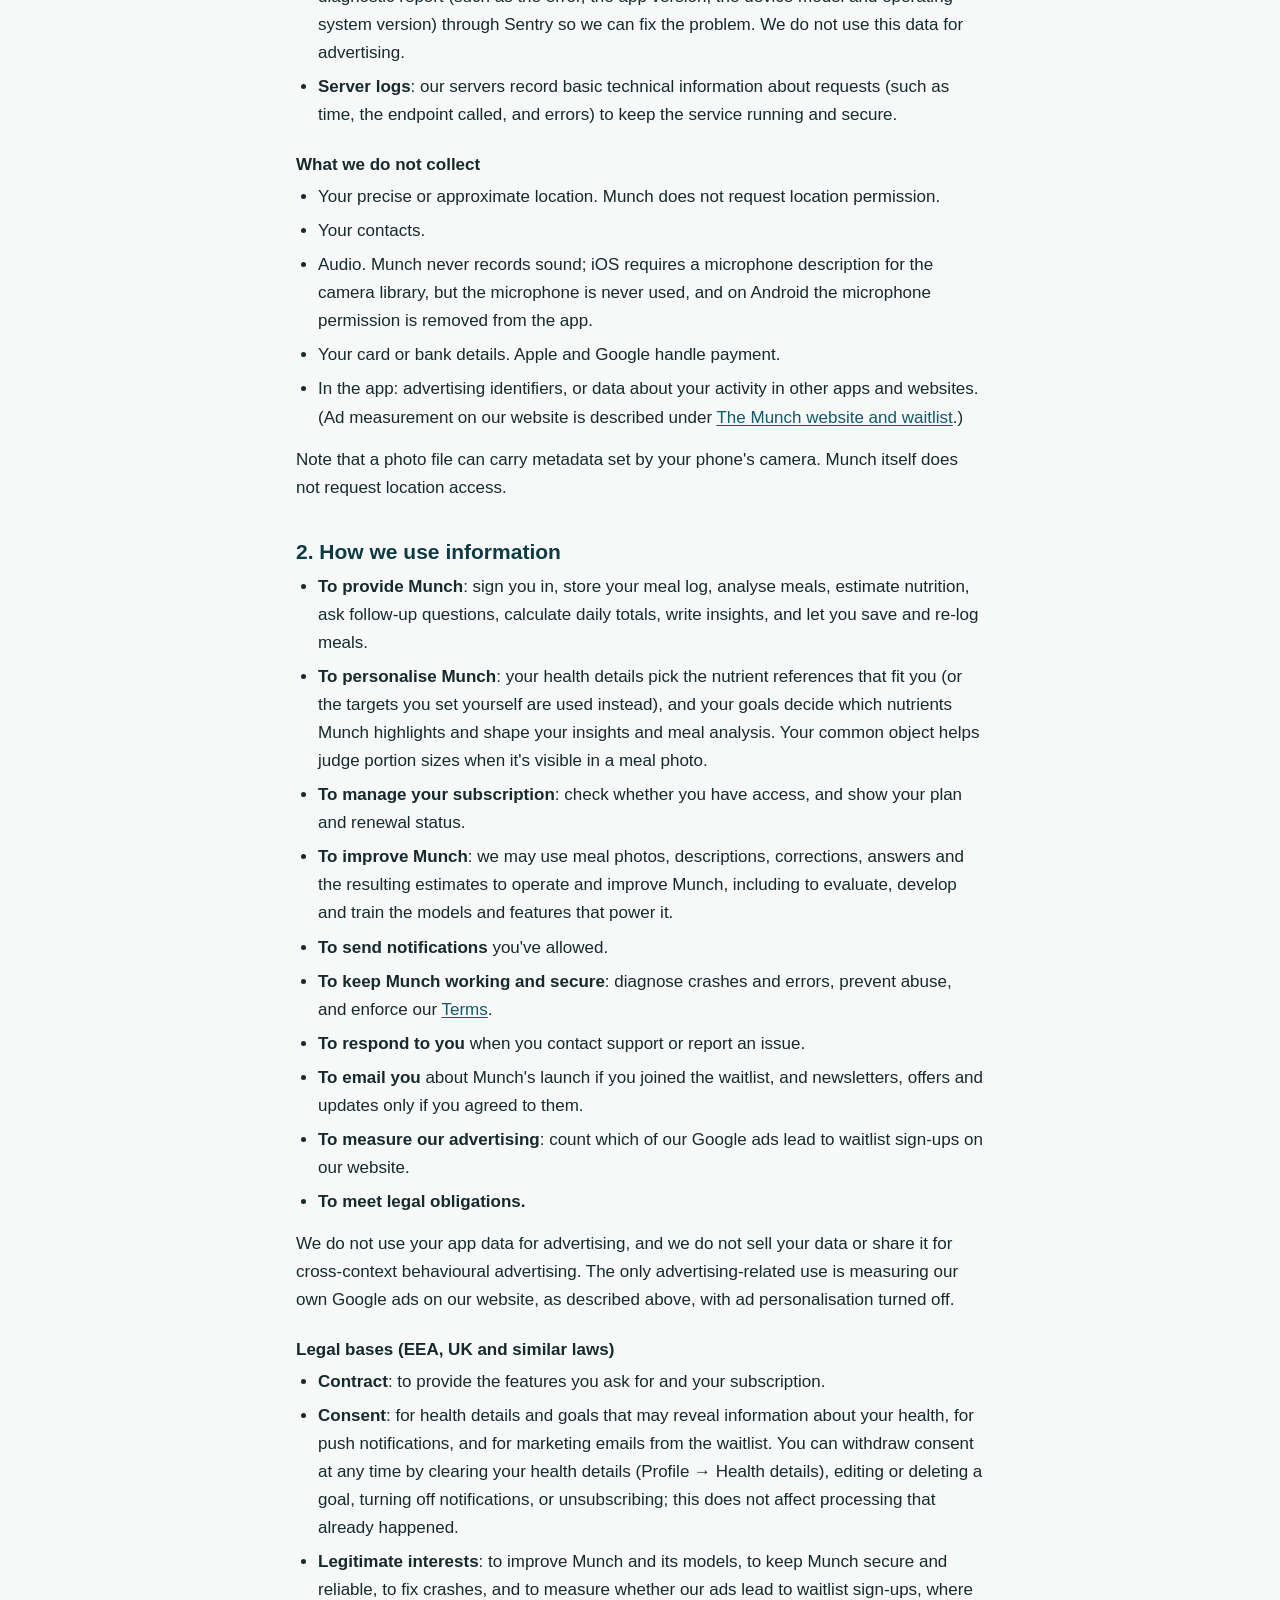
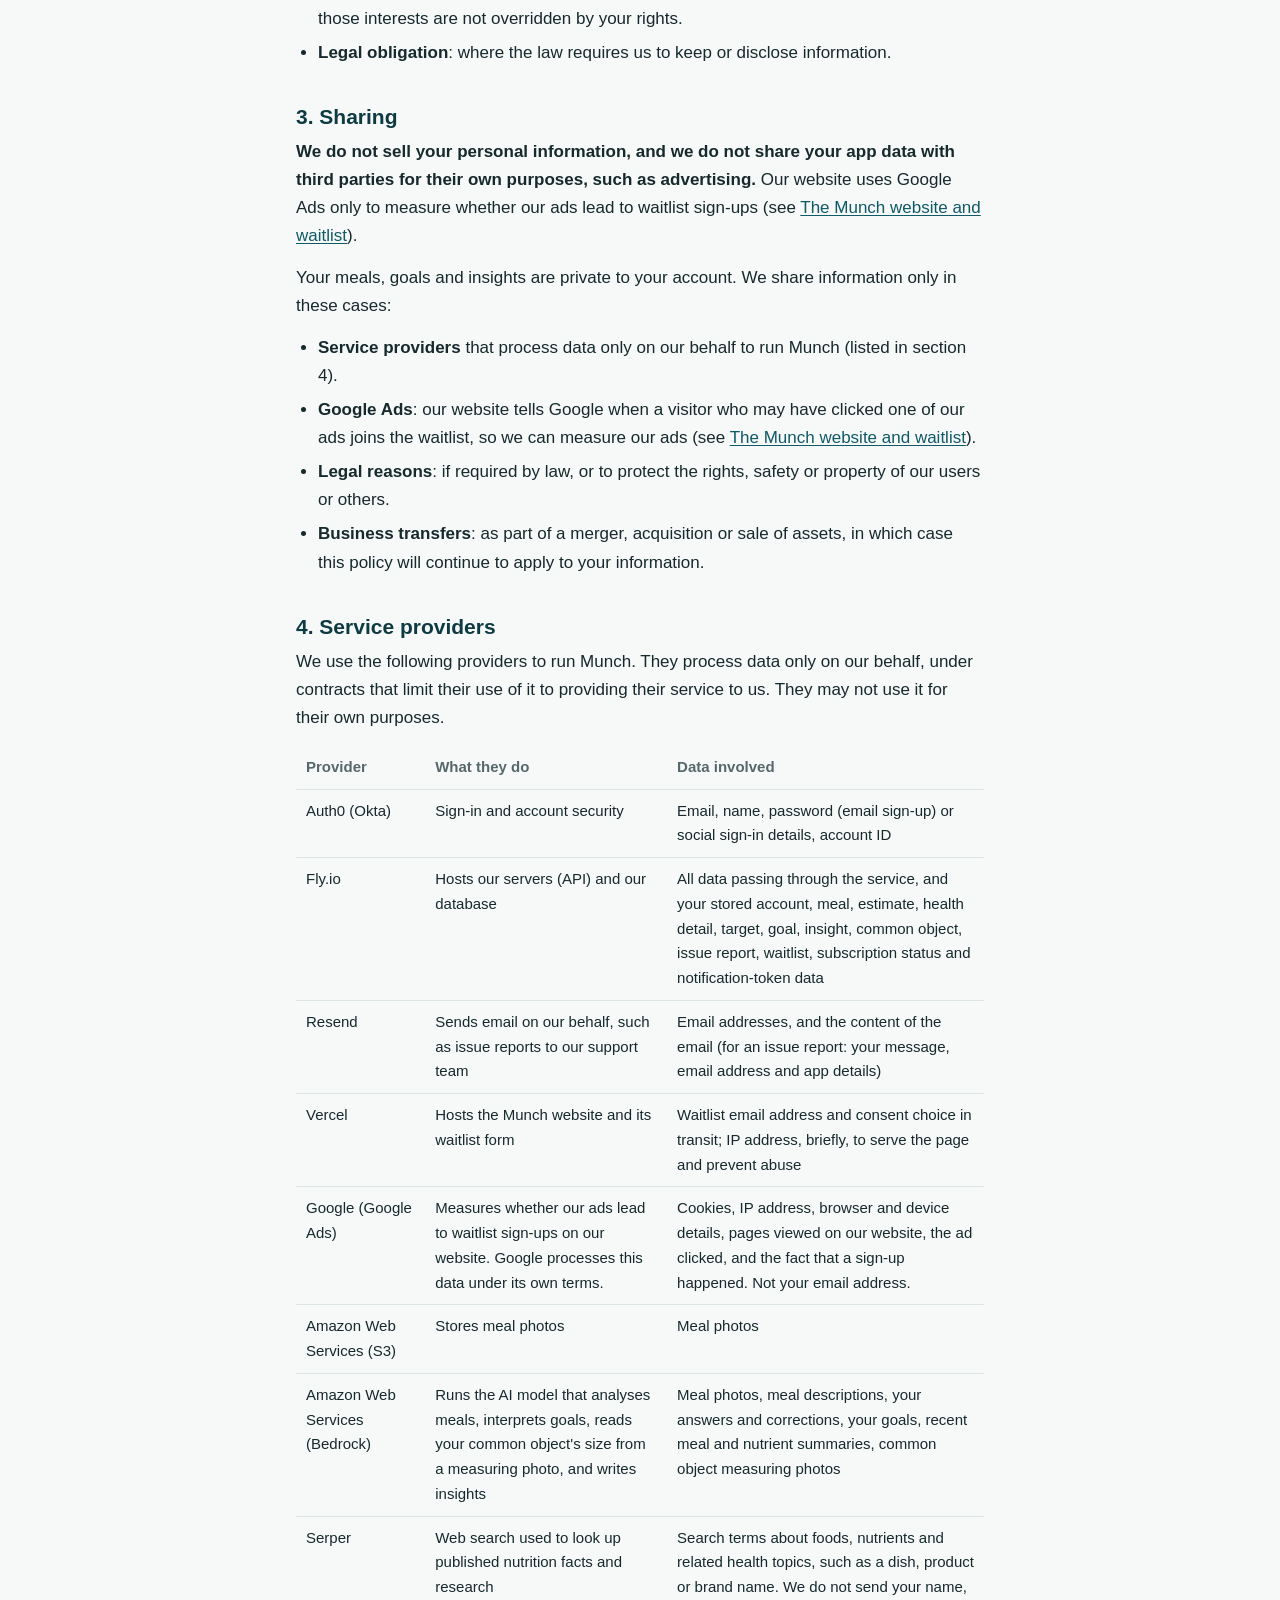
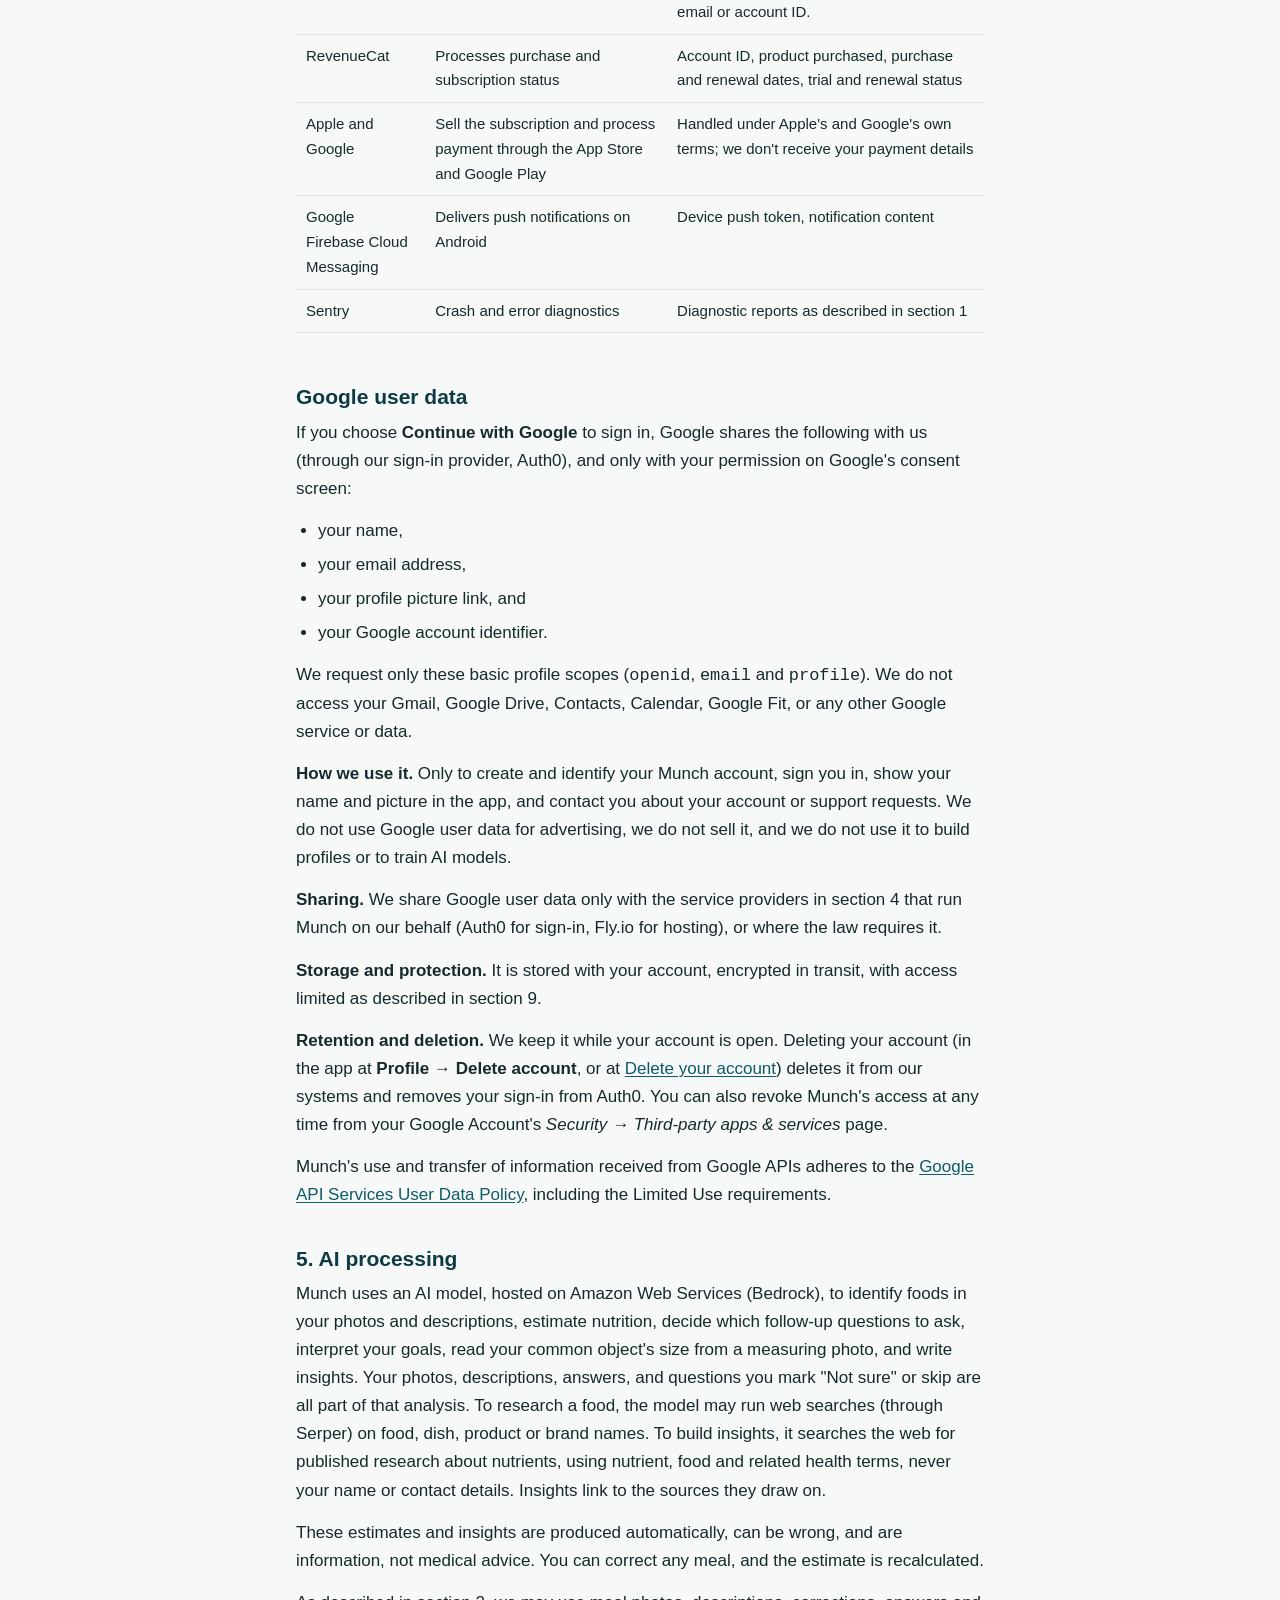
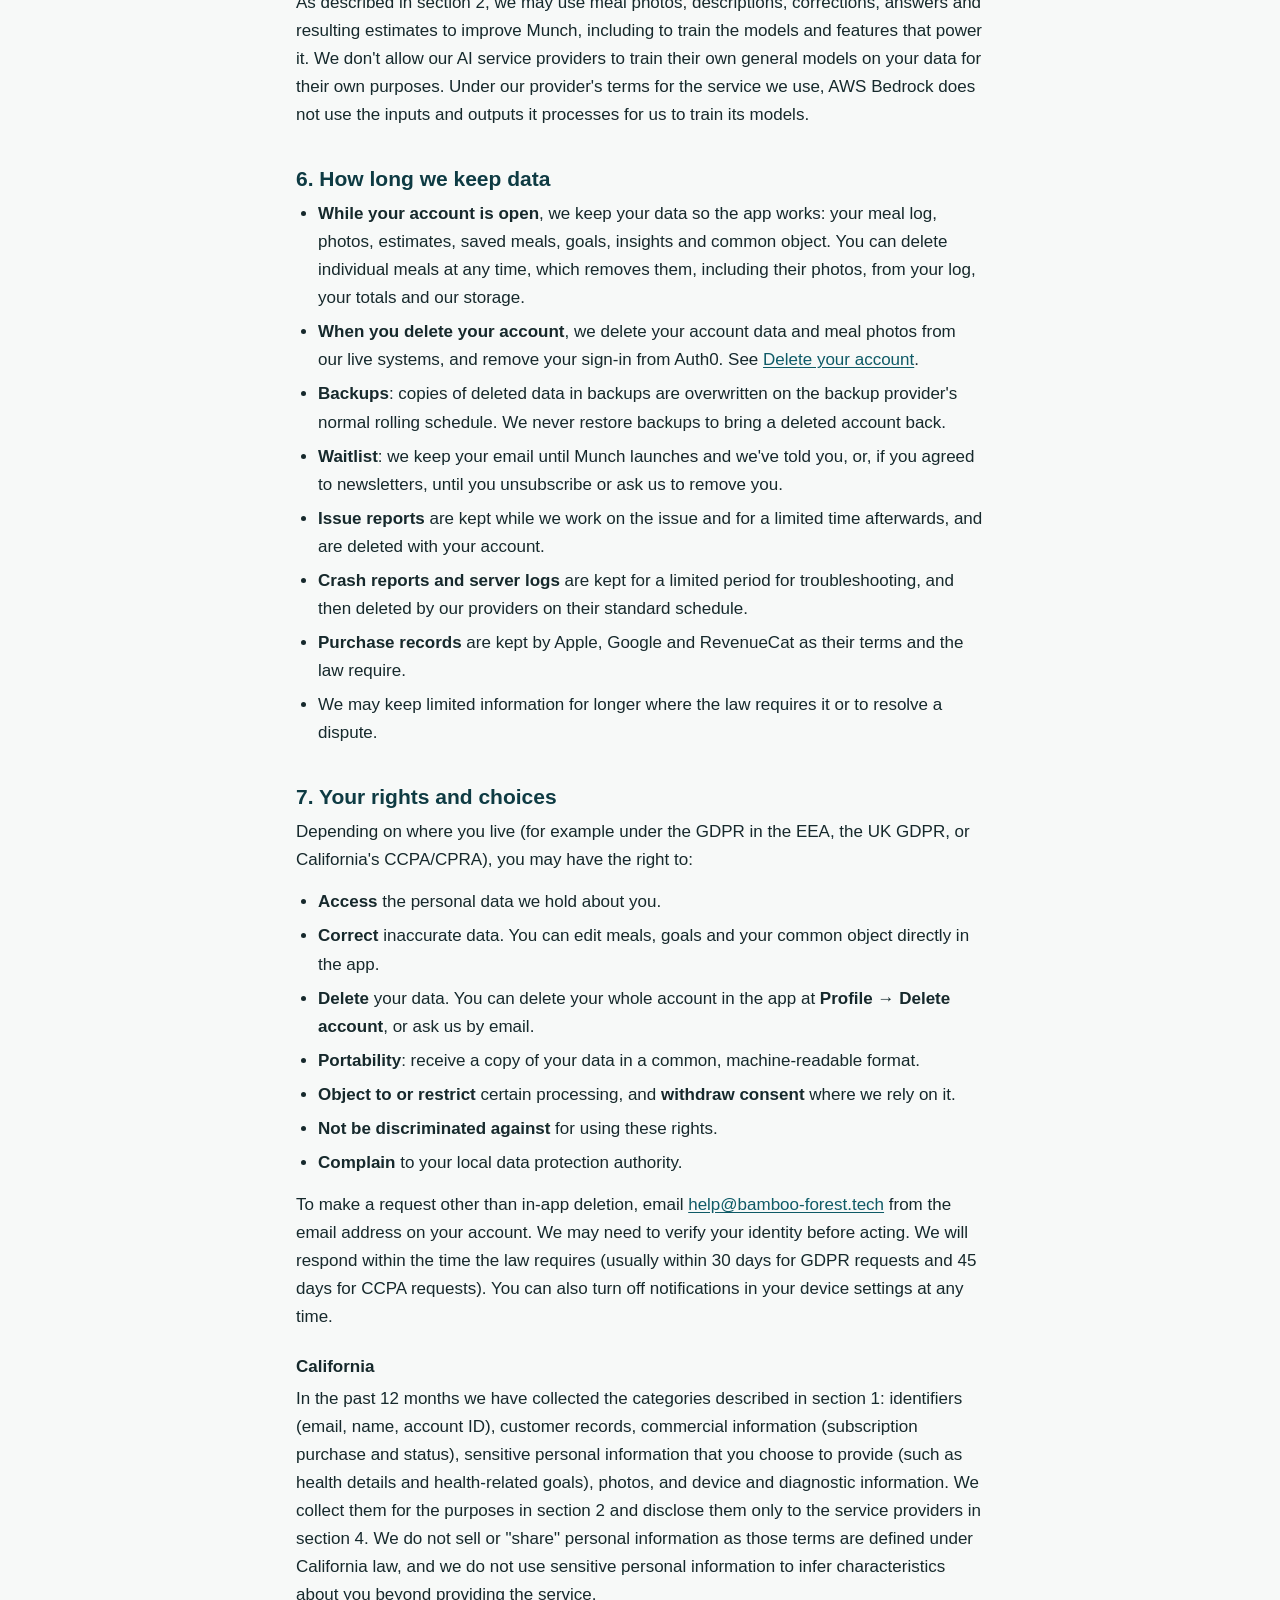
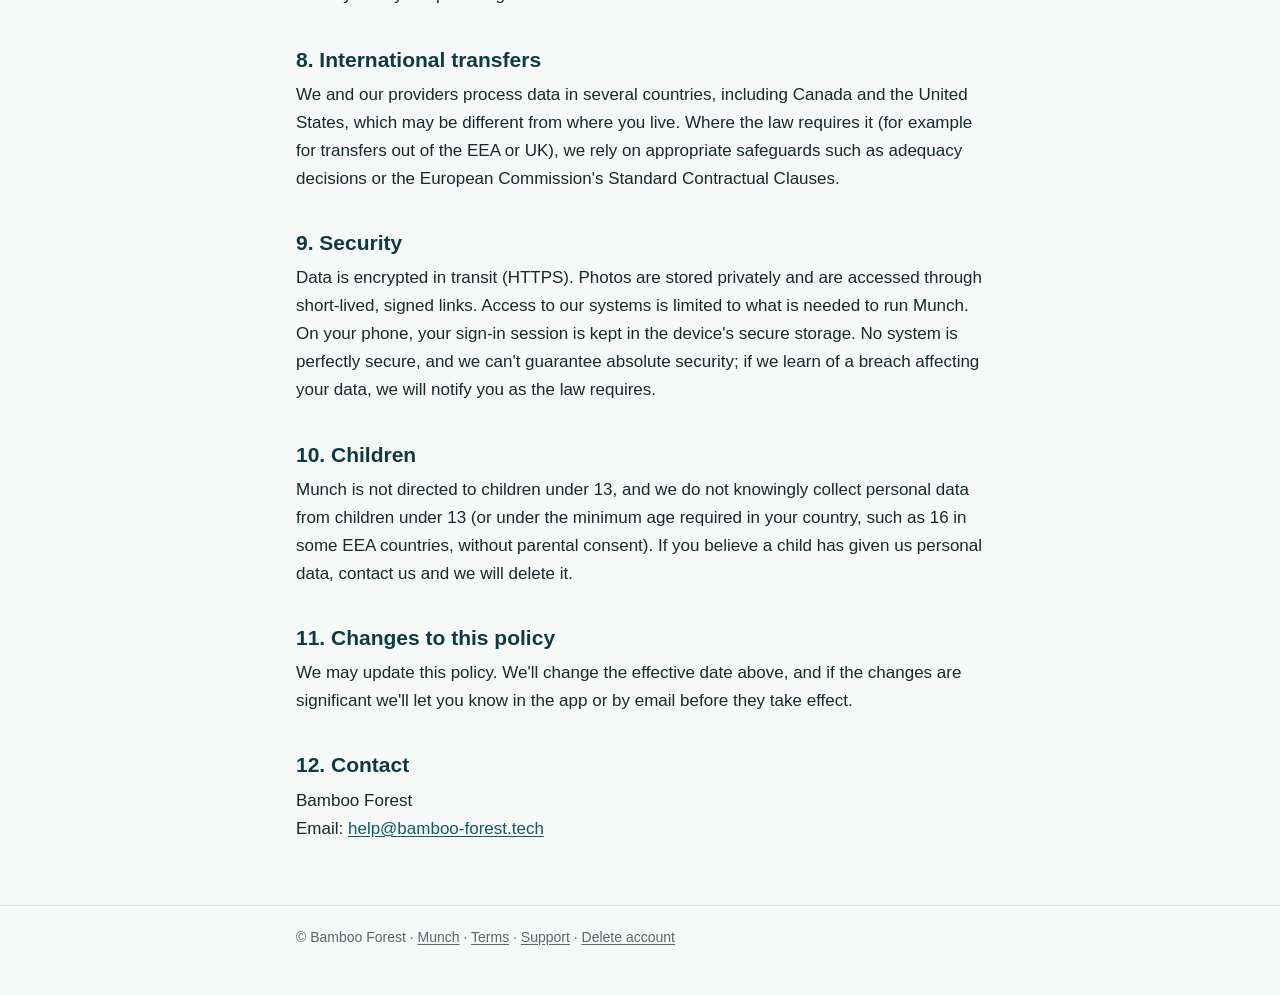
==== commit 786f60a8: "Privacy policy: disclose Google Ads conversion measurement on the website Co-Authored-By: Claude Opu" ====
--- a/privacy.html
+++ b/privacy.html
@@ -15,13 +15,13 @@
 </div></header>
 <main><div class="wrap">
   <h1>Privacy Policy</h1>
-  <p class="meta">Effective October 3, 2026 (updated: Google user data; October 2: health details, nutrient targets, in-app issue reports, the website waitlist, and our email provider)</p>
+  <p class="meta">Effective October 4, 2026 (updated: Google Ads measurement on our website; October 3: Google user data; October 2: health details, nutrient targets, in-app issue reports, the website waitlist, and our email provider)</p>
 
   <p>This policy explains how Bamboo Forest ("we", "us") handles information when you use the Munch mobile app and its related services (together, "Munch"). Munch shares its account system with our sibling app, Flex: one sign-in works for both apps, and the same account holds your data for each.</p>
 
   <div class="callout">
-    <p><strong>We do not sell your personal information, and we do not share it with third parties for their own purposes, such as advertising.</strong></p>
-    <p><strong>The short version.</strong> We collect what you give Munch (your account details, meal photos and descriptions, answers to questions, your goals, and your common object if you set one) so we can estimate nutrition, show you your log and write insights for you. An AI model run by a cloud provider processes this to make those estimates and insights. We may also use your meal data to improve Munch, including to train the models that power it. Munch is a paid subscription sold through the App Store or Google Play; Apple or Google handles your payment. We don't show ads, we don't track you across other apps or websites, and we don't collect your location, contacts or audio. You can delete your account and all of your data from inside the app at any time.</p>
+    <p><strong>We do not sell your personal information, and we do not share your app data with third parties for their own purposes, such as advertising.</strong> Our website uses Google Ads only to measure whether our ads lead to waitlist sign-ups (see <a href="#website">The Munch website and waitlist</a>).</p>
+    <p><strong>The short version.</strong> We collect what you give Munch (your account details, meal photos and descriptions, answers to questions, your goals, and your common object if you set one) so we can estimate nutrition, show you your log and write insights for you. An AI model run by a cloud provider processes this to make those estimates and insights. We may also use your meal data to improve Munch, including to train the models that power it. Munch is a paid subscription sold through the App Store or Google Play; Apple or Google handles your payment. The app doesn't show ads, doesn't track you across other apps or websites, and doesn't collect your location, contacts or audio. Our website uses a Google Ads tag only to count which of our ads lead to waitlist sign-ups. You can delete your account and all of your data from inside the app at any time.</p>
   </div>
 
   <h2>1. Information we collect</h2>
@@ -50,8 +50,9 @@
     <li><strong>Processing records</strong> for each meal, such as when it was analysed and the questions it raised.</li>
   </ul>
 
-  <h3>The Munch website and waitlist</h3>
+  <h3 id="website">The Munch website and waitlist</h3>
   <p>If you join the waitlist on our website, we collect your email address, where on the page you signed up, and whether you ticked "I agree to be contacted for newsletters, offers and updates". If you tick it, we also keep the exact wording you agreed to and when. Without the box ticked we use your address only to tell you when Munch is available; with it, we may also send newsletters, offers and updates. Every email includes a way to unsubscribe, and you can ask us to remove you at any time. The website is hosted by Vercel, which briefly processes your IP address to deliver the page and to limit abusive sign-ups.</p>
+  <p><strong>Google Ads measurement.</strong> We advertise Munch with Google Ads. To learn which ads lead to sign-ups, our website loads Google's ad measurement tag (gtag.js). When you visit, Google may set or read cookies, and it receives your IP address, your browser and device details, the pages you view on our site, and the ad you clicked to get there, if any. When you join the waitlist, the tag tells Google that a sign-up happened. We do not send Google your email address or anything you type into the form. We have turned off ad personalisation for this tag, so we don't use it to build ad audiences or to show you ads based on your visit. Google handles this data under its own terms and <a href="https://policies.google.com/privacy">privacy policy</a>; see <a href="https://policies.google.com/technologies/partner-sites">how Google uses information from sites that use its services</a>. You can block or clear these cookies in your browser settings, or control ads Google shows you at <a href="https://myadcenter.google.com/">My Ad Center</a>. The Munch app does not include this tag.</p>
 
   <h3>Subscription information</h3>
   <p>Munch is a paid subscription bought through the Apple App Store or Google Play. Apple or Google handles the payment, and we never see your card or bank details. We receive purchase and subscription status through RevenueCat: your account ID, which plan you bought, purchase and renewal dates, whether you're in a free trial, and whether the subscription will renew.</p>
@@ -69,7 +70,7 @@
     <li>Your contacts.</li>
     <li>Audio. Munch never records sound; iOS requires a microphone description for the camera library, but the microphone is never used, and on Android the microphone permission is removed from the app.</li>
     <li>Your card or bank details. Apple and Google handle payment.</li>
-    <li>Advertising identifiers, or data about your activity in other apps and websites.</li>
+    <li>In the app: advertising identifiers, or data about your activity in other apps and websites. (Ad measurement on our website is described under <a href="#website">The Munch website and waitlist</a>.)</li>
   </ul>
   <p>Note that a photo file can carry metadata set by your phone's camera. Munch itself does not request location access.</p>
 
@@ -83,23 +84,25 @@
     <li><strong>To keep Munch working and secure</strong>: diagnose crashes and errors, prevent abuse, and enforce our <a href="terms.html">Terms</a>.</li>
     <li><strong>To respond to you</strong> when you contact support or report an issue.</li>
     <li><strong>To email you</strong> about Munch's launch if you joined the waitlist, and newsletters, offers and updates only if you agreed to them.</li>
+    <li><strong>To measure our advertising</strong>: count which of our Google ads lead to waitlist sign-ups on our website.</li>
     <li><strong>To meet legal obligations.</strong></li>
   </ul>
-  <p>We do not use your data for advertising, and we do not sell it or share it for cross-context behavioural advertising.</p>
+  <p>We do not use your app data for advertising, and we do not sell your data or share it for cross-context behavioural advertising. The only advertising-related use is measuring our own Google ads on our website, as described above, with ad personalisation turned off.</p>
 
   <h3>Legal bases (EEA, UK and similar laws)</h3>
   <ul>
     <li><strong>Contract</strong>: to provide the features you ask for and your subscription.</li>
     <li><strong>Consent</strong>: for health details and goals that may reveal information about your health, for push notifications, and for marketing emails from the waitlist. You can withdraw consent at any time by clearing your health details (Profile &rarr; Health details), editing or deleting a goal, turning off notifications, or unsubscribing; this does not affect processing that already happened.</li>
-    <li><strong>Legitimate interests</strong>: to improve Munch and its models, to keep Munch secure and reliable, and to fix crashes, where those interests are not overridden by your rights.</li>
+    <li><strong>Legitimate interests</strong>: to improve Munch and its models, to keep Munch secure and reliable, to fix crashes, and to measure whether our ads lead to waitlist sign-ups, where those interests are not overridden by your rights.</li>
     <li><strong>Legal obligation</strong>: where the law requires us to keep or disclose information.</li>
   </ul>
 
   <h2>3. Sharing</h2>
-  <p><strong>We do not sell your personal information, and we do not share it with third parties for their own purposes, such as advertising.</strong></p>
+  <p><strong>We do not sell your personal information, and we do not share your app data with third parties for their own purposes, such as advertising.</strong> Our website uses Google Ads only to measure whether our ads lead to waitlist sign-ups (see <a href="#website">The Munch website and waitlist</a>).</p>
   <p>Your meals, goals and insights are private to your account. We share information only in these cases:</p>
   <ul>
     <li><strong>Service providers</strong> that process data only on our behalf to run Munch (listed in section 4).</li>
+    <li><strong>Google Ads</strong>: our website tells Google when a visitor who may have clicked one of our ads joins the waitlist, so we can measure our ads (see <a href="#website">The Munch website and waitlist</a>).</li>
     <li><strong>Legal reasons</strong>: if required by law, or to protect the rights, safety or property of our users or others.</li>
     <li><strong>Business transfers</strong>: as part of a merger, acquisition or sale of assets, in which case this policy will continue to apply to your information.</li>
   </ul>
@@ -113,6 +116,7 @@
       <tr><td>Fly.io</td><td>Hosts our servers (API) and our database</td><td>All data passing through the service, and your stored account, meal, estimate, health detail, target, goal, insight, common object, issue report, waitlist, subscription status and notification-token data</td></tr>
       <tr><td>Resend</td><td>Sends email on our behalf, such as issue reports to our support team</td><td>Email addresses, and the content of the email (for an issue report: your message, email address and app details)</td></tr>
       <tr><td>Vercel</td><td>Hosts the Munch website and its waitlist form</td><td>Waitlist email address and consent choice in transit; IP address, briefly, to serve the page and prevent abuse</td></tr>
+      <tr><td>Google (Google Ads)</td><td>Measures whether our ads lead to waitlist sign-ups on our website. Google processes this data under its own terms.</td><td>Cookies, IP address, browser and device details, pages viewed on our website, the ad clicked, and the fact that a sign-up happened. Not your email address.</td></tr>
       <tr><td>Amazon Web Services (S3)</td><td>Stores meal photos</td><td>Meal photos</td></tr>
       <tr><td>Amazon Web Services (Bedrock)</td><td>Runs the AI model that analyses meals, interprets goals, reads your common object's size from a measuring photo, and writes insights</td><td>Meal photos, meal descriptions, your answers and corrections, your goals, recent meal and nutrient summaries, common object measuring photos</td></tr>
       <tr><td>Serper</td><td>Web search used to look up published nutrition facts and research</td><td>Search terms about foods, nutrients and related health topics, such as a dish, product or brand name. We do not send your name, email or account ID.</td></tr>
